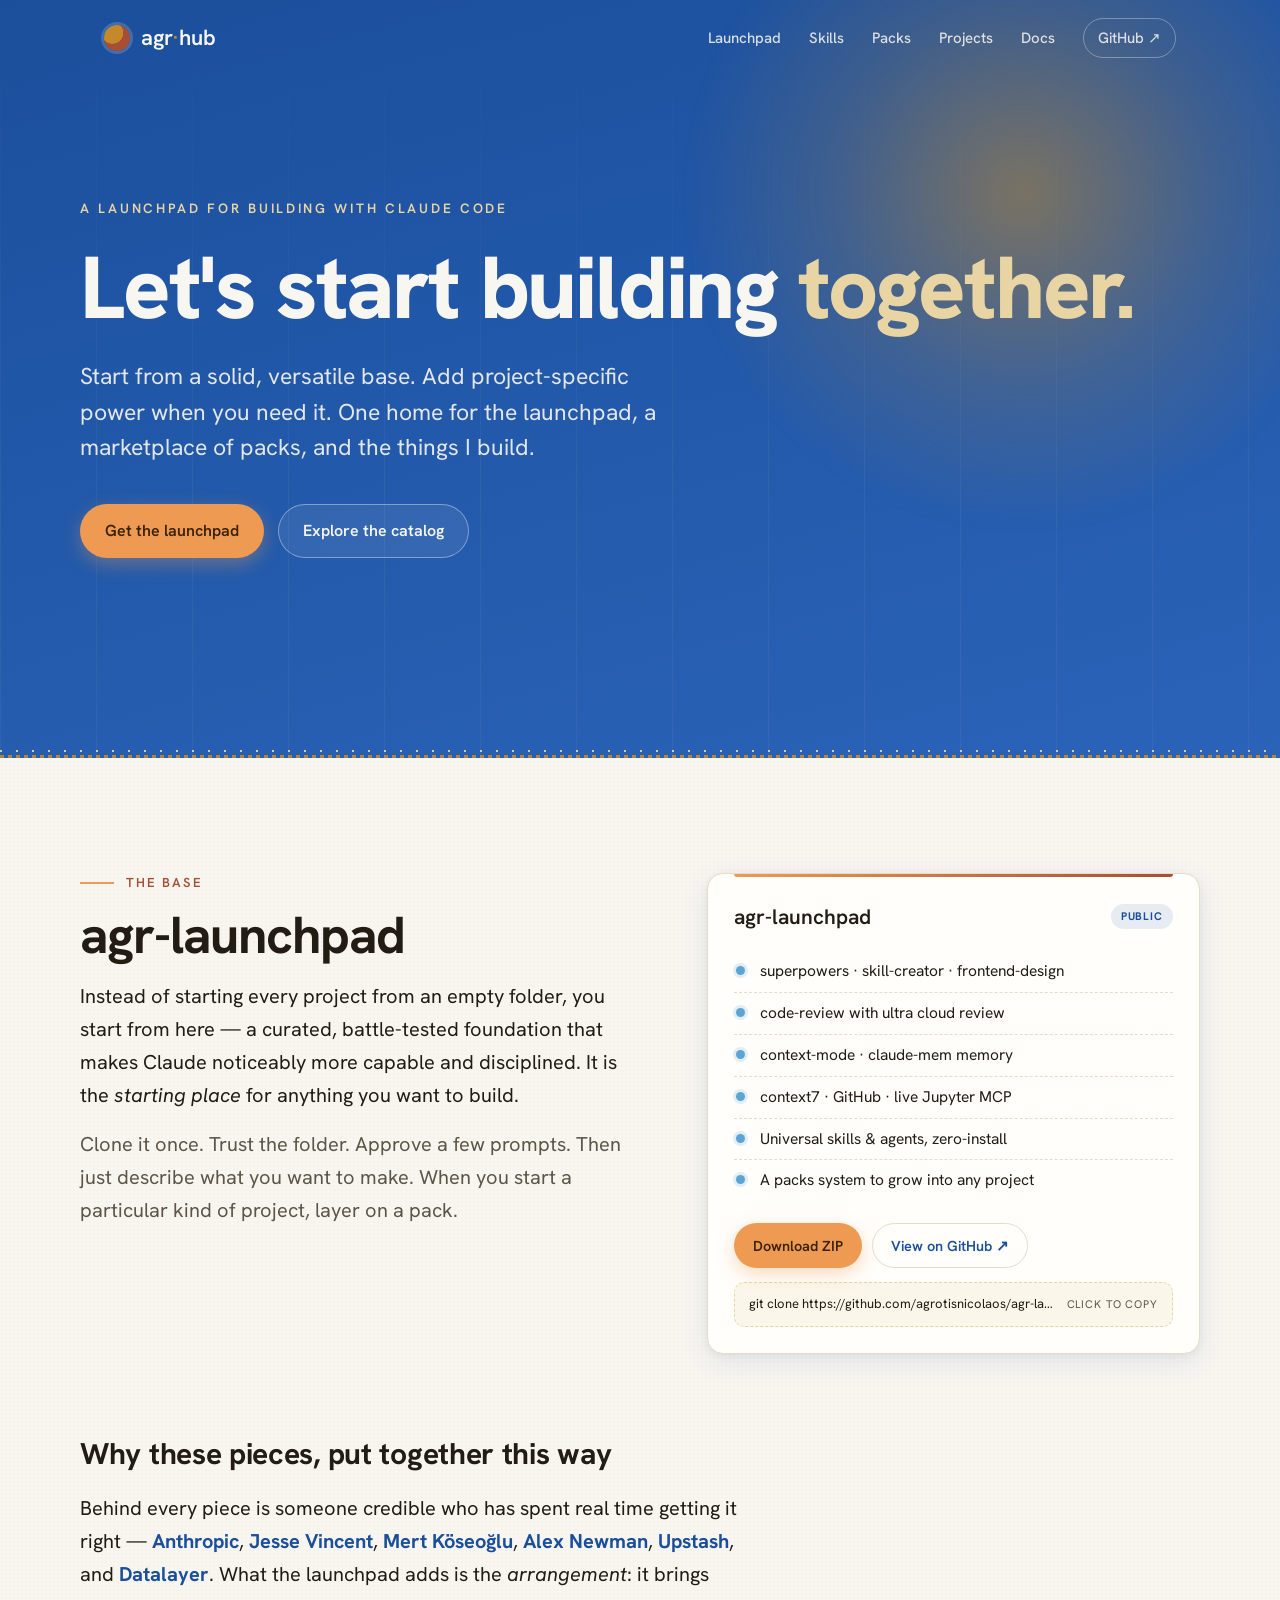
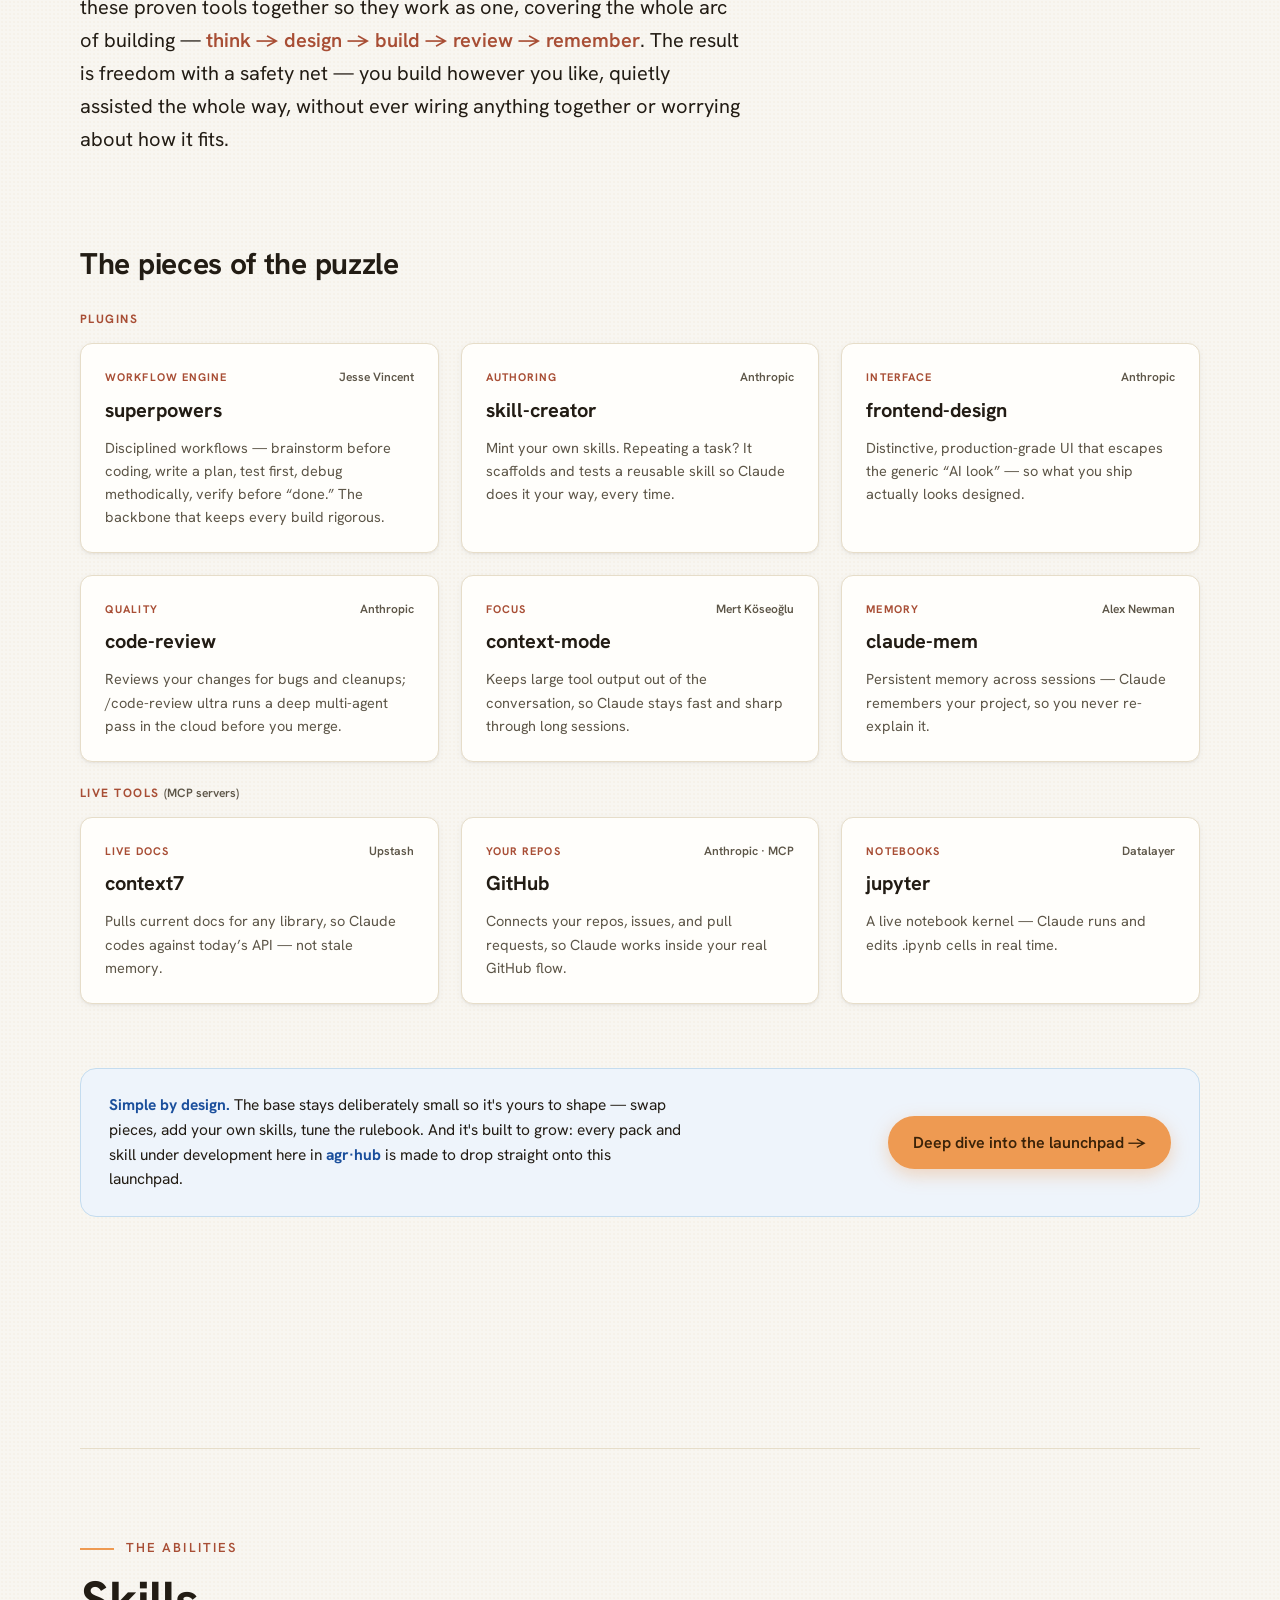
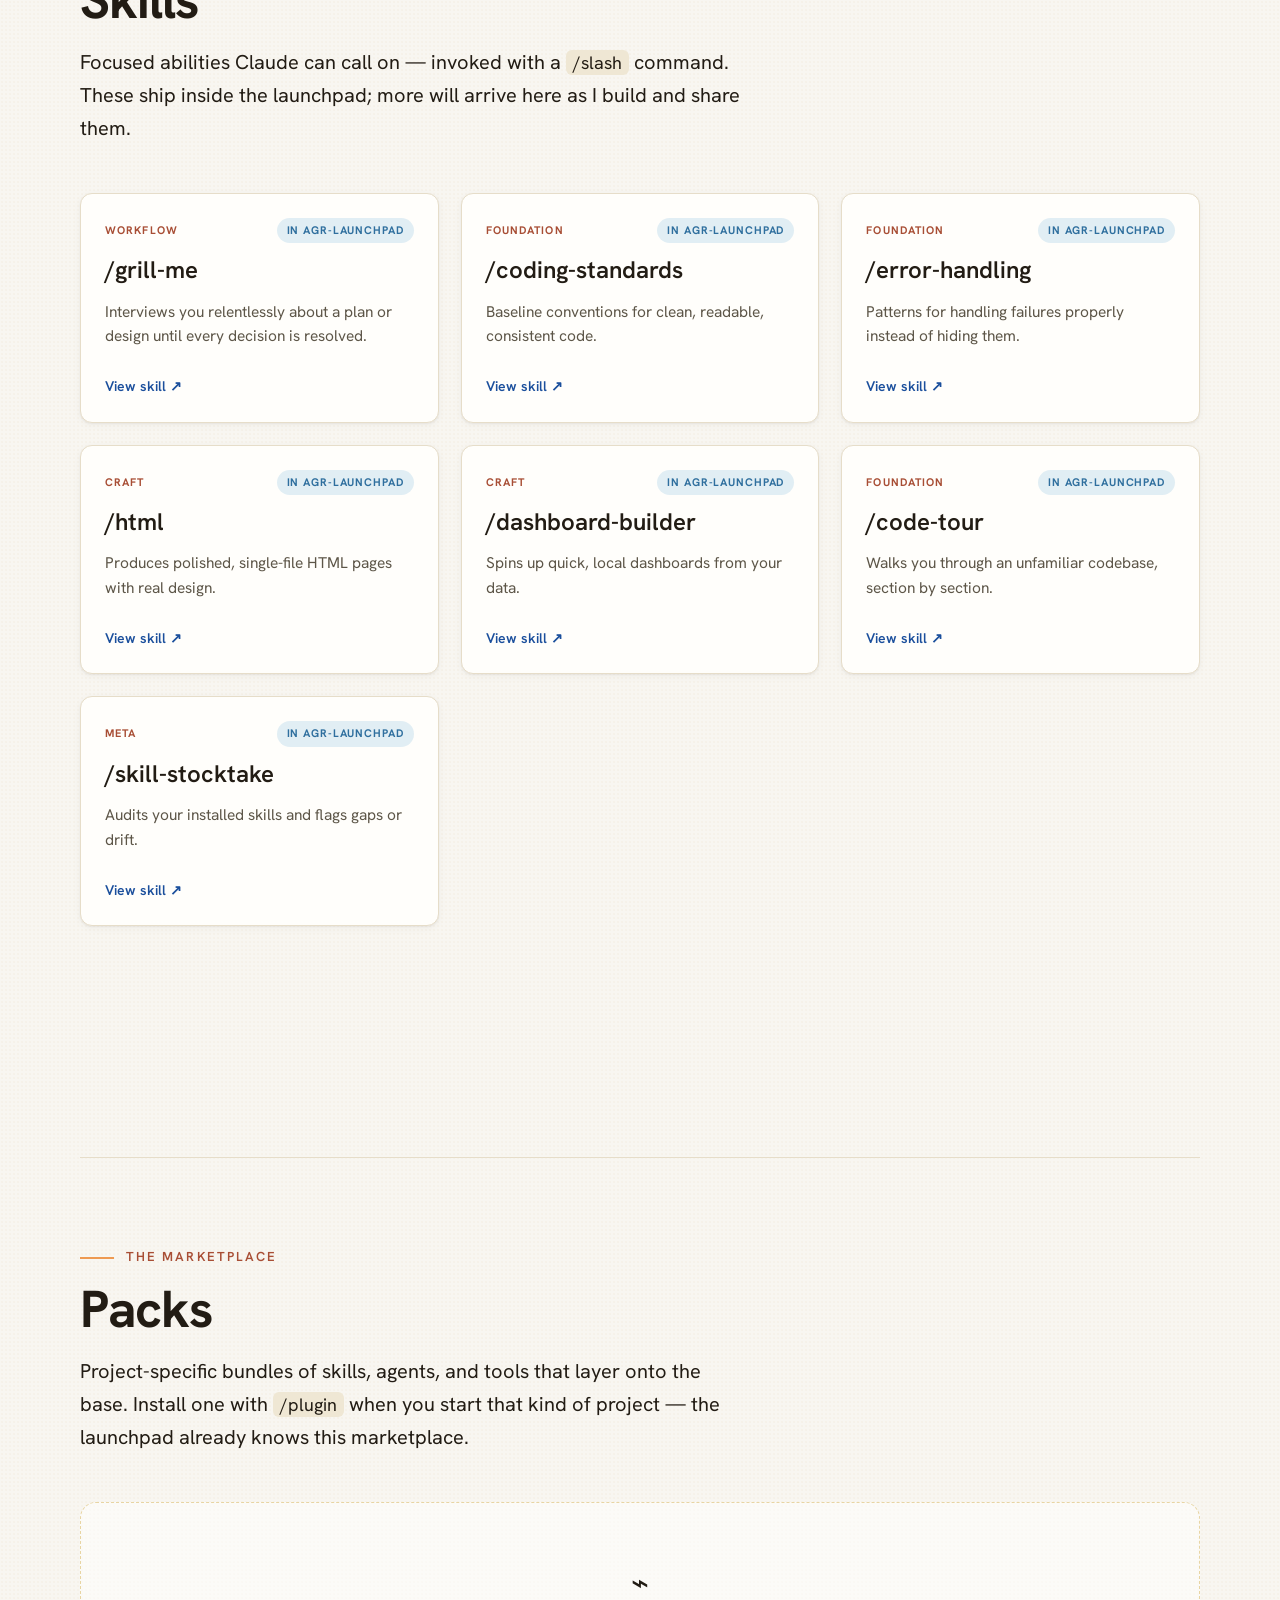
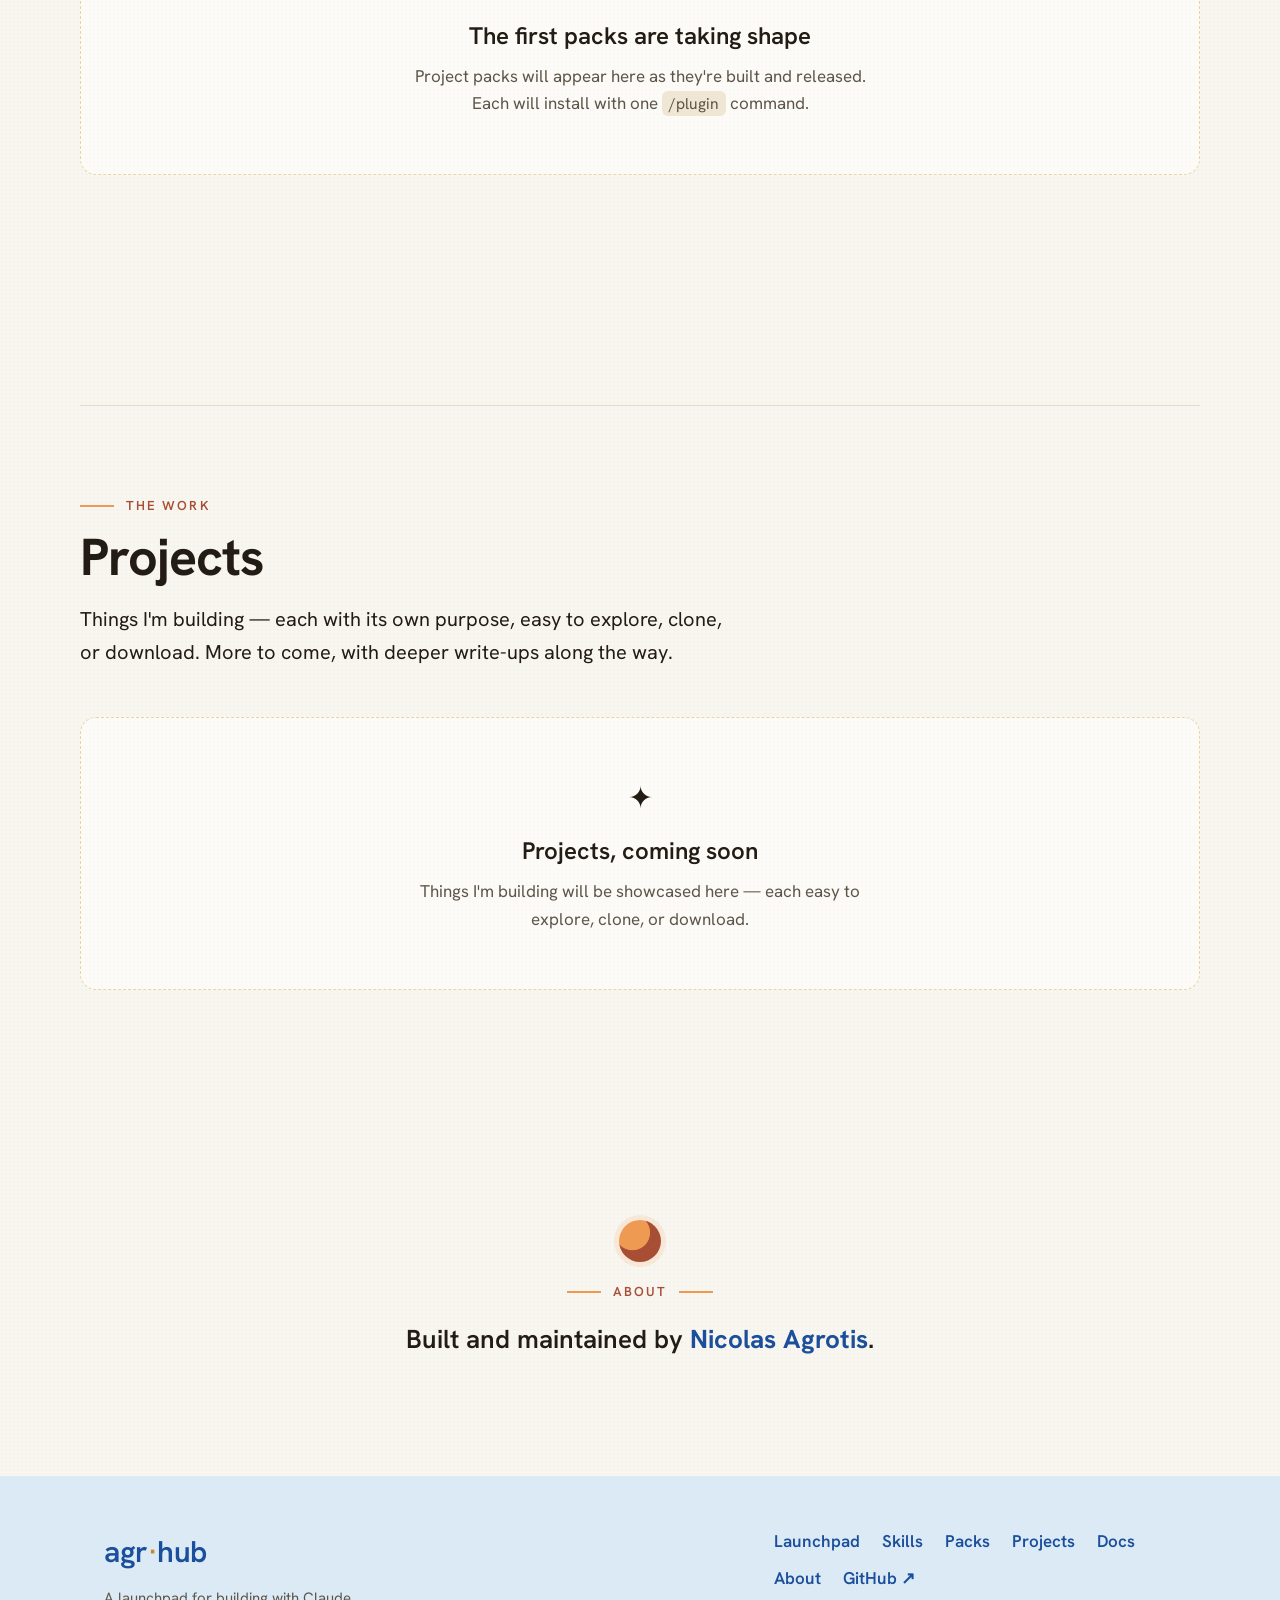
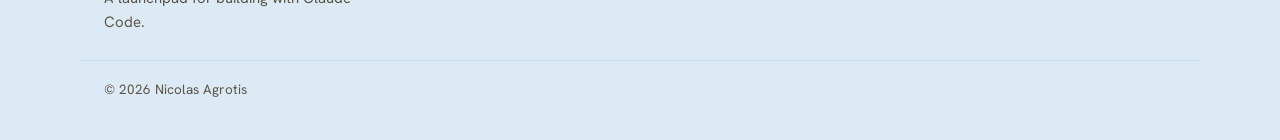
==== index.html @ d6e9c8bd "content: reframe launchpad narrative + docs architecture overview - homepage: reframe 'why these pie" ====
<!DOCTYPE html>
<html lang="en">
<head>
<meta charset="UTF-8" />
<meta name="viewport" content="width=device-width, initial-scale=1.0" />
<title>agr·hub — let's start building together</title>
<meta name="description" content="A launchpad for building with Claude Code — a batteries-included starter kit, a marketplace of project packs, and a showcase of projects." />
<link rel="preconnect" href="https://fonts.googleapis.com" />
<link rel="preconnect" href="https://fonts.gstatic.com" crossorigin />
<link href="https://fonts.googleapis.com/css2?family=Hanken+Grotesk:wght@400;500;600;700;800&display=swap" rel="stylesheet" />
<link rel="stylesheet" href="assets/app.css" />
</head>
<body>

<a class="skip" href="#main">Skip to content</a>

<header class="nav" id="nav">
  <div class="nav__in">
    <a class="brand" href="#top" aria-label="agr-hub home">
      <span class="brand__mark" aria-hidden="true"></span>
      <span class="brand__txt">agr<span class="brand__dot">·</span>hub</span>
    </a>
    <nav class="nav__links" aria-label="Primary">
      <a href="#launchpad">Launchpad</a>
      <a href="#skills">Skills</a>
      <a href="#packs">Packs</a>
      <a href="#projects">Projects</a>
      <a href="docs.html">Docs</a>
      <a class="nav__cta" href="https://github.com/agrotisnicolaos/agr-launchpad" target="_blank" rel="noopener">GitHub ↗</a>
    </nav>
  </div>
</header>

<main id="main">

  <!-- HERO -->
  <section class="hero" id="top">
    <div class="hero__glow" aria-hidden="true"></div>
    <div class="hero__in">
      <p class="eyebrow reveal">A launchpad for building with Claude Code</p>
      <h1 class="hero__title reveal">
        Let's start building <em>together.</em>
      </h1>
      <p class="hero__lede reveal">
        Start from a solid, versatile base. Add project-specific power when you need it.
        One home for the launchpad, a marketplace of packs, and the things I build.
      </p>
      <div class="hero__cta reveal">
        <a class="btn btn--primary" href="#launchpad">Get the launchpad</a>
        <a class="btn btn--ghost" href="#skills">Explore the catalog</a>
      </div>
    </div>
    <div class="meander" aria-hidden="true"></div>
  </section>

  <!-- LAUNCHPAD -->
  <section class="section launchpad" id="launchpad">
    <div class="section__in">
      <div class="split">
        <div class="split__lead">
          <p class="kicker"><span class="kicker__bar"></span>The base</p>
          <h2 class="h2">agr-launchpad</h2>
          <p class="lead">
            Instead of starting every project from an empty folder, you start from here — a curated,
            battle-tested foundation that makes Claude noticeably more capable and disciplined.
            It is the <em>starting place</em> for anything you want to build.
          </p>
          <p class="lead muted">
            Clone it once. Trust the folder. Approve a few prompts. Then just describe what you want
            to make. When you start a particular kind of project, layer on a pack.
          </p>
        </div>
        <aside class="panel" aria-label="agr-launchpad details">
          <div class="panel__head">
            <span class="panel__name">agr-launchpad</span>
            <span class="badge badge--public">public</span>
          </div>
          <ul class="panel__list" id="lp-highlights"></ul>
          <div class="panel__actions">
            <a class="btn btn--primary btn--sm" id="lp-zip" href="#">Download ZIP</a>
            <a class="btn btn--line btn--sm" id="lp-repo" href="#" target="_blank" rel="noopener">View on GitHub ↗</a>
          </div>
          <button class="clone" id="lp-clone" type="button" data-clip="">
            <code id="lp-clone-cmd"></code>
            <span class="clone__hint">click to copy</span>
          </button>
        </aside>
      </div>

      <!-- why these pieces / credit -->
      <div class="lp-why">
        <h3 class="lp-h3">Why these pieces, put together this way</h3>
        <p class="lead">
          Behind every piece is someone credible who has spent real time getting it right —
          <strong>Anthropic</strong>, <strong>Jesse Vincent</strong>, <strong>Mert Köseoğlu</strong>,
          <strong>Alex Newman</strong>, <strong>Upstash</strong>, and <strong>Datalayer</strong>. What
          the launchpad adds is the <em>arrangement</em>: it brings these proven tools together so they
          work as one, covering the whole arc of building —
          <span class="lp-arc">think → design → build → review → remember</span>. The result is
          freedom with a safety net — you build however you like, quietly assisted the whole way,
          without ever wiring anything together or worrying about how it fits.
        </p>
      </div>

      <!-- the pieces -->
      <h3 class="lp-h3 lp-h3--mt">The pieces of the puzzle</h3>
      <p class="lp-group-label">Plugins</p>
      <div class="grid lp-pieces">
        <article class="card piece">
          <div class="piece__top"><span class="card__marker">Workflow engine</span><span class="piece__by">Jesse Vincent</span></div>
          <h4 class="piece__name">superpowers</h4>
          <p class="card__desc">Disciplined workflows — brainstorm before coding, write a plan, test first, debug methodically, verify before “done.” The backbone that keeps every build rigorous.</p>
        </article>
        <article class="card piece">
          <div class="piece__top"><span class="card__marker">Authoring</span><span class="piece__by">Anthropic</span></div>
          <h4 class="piece__name">skill-creator</h4>
          <p class="card__desc">Mint your own skills. Repeating a task? It scaffolds and tests a reusable skill so Claude does it your way, every time.</p>
        </article>
        <article class="card piece">
          <div class="piece__top"><span class="card__marker">Interface</span><span class="piece__by">Anthropic</span></div>
          <h4 class="piece__name">frontend-design</h4>
          <p class="card__desc">Distinctive, production-grade UI that escapes the generic “AI look” — so what you ship actually looks designed.</p>
        </article>
        <article class="card piece">
          <div class="piece__top"><span class="card__marker">Quality</span><span class="piece__by">Anthropic</span></div>
          <h4 class="piece__name">code-review</h4>
          <p class="card__desc">Reviews your changes for bugs and cleanups; <code>/code-review ultra</code> runs a deep multi-agent pass in the cloud before you merge.</p>
        </article>
        <article class="card piece">
          <div class="piece__top"><span class="card__marker">Focus</span><span class="piece__by">Mert Köseoğlu</span></div>
          <h4 class="piece__name">context-mode</h4>
          <p class="card__desc">Keeps large tool output out of the conversation, so Claude stays fast and sharp through long sessions.</p>
        </article>
        <article class="card piece">
          <div class="piece__top"><span class="card__marker">Memory</span><span class="piece__by">Alex Newman</span></div>
          <h4 class="piece__name">claude-mem</h4>
          <p class="card__desc">Persistent memory across sessions — Claude remembers your project, so you never re-explain it.</p>
        </article>
      </div>

      <p class="lp-group-label">Live tools <span class="lp-group-label__sub">(MCP servers)</span></p>
      <div class="grid lp-pieces">
        <article class="card piece">
          <div class="piece__top"><span class="card__marker">Live docs</span><span class="piece__by">Upstash</span></div>
          <h4 class="piece__name">context7</h4>
          <p class="card__desc">Pulls current docs for any library, so Claude codes against today’s API — not stale memory.</p>
        </article>
        <article class="card piece">
          <div class="piece__top"><span class="card__marker">Your repos</span><span class="piece__by">Anthropic · MCP</span></div>
          <h4 class="piece__name">GitHub</h4>
          <p class="card__desc">Connects your repos, issues, and pull requests, so Claude works inside your real GitHub flow.</p>
        </article>
        <article class="card piece">
          <div class="piece__top"><span class="card__marker">Notebooks</span><span class="piece__by">Datalayer</span></div>
          <h4 class="piece__name">jupyter</h4>
          <p class="card__desc">A live notebook kernel — Claude runs and edits <code>.ipynb</code> cells in real time.</p>
        </article>
      </div>

      <!-- note + deep dive -->
      <div class="lp-note">
        <p>
          <strong>Simple by design.</strong> The base stays deliberately small so it's yours to shape —
          swap pieces, add your own skills, tune the rulebook. And it's built to grow: every pack and
          skill under development here in <strong>agr·hub</strong> is made to drop straight onto this
          launchpad.
        </p>
        <a class="btn btn--primary lp-deepdive" href="docs.html#launchpad">Deep dive into the launchpad →</a>
      </div>
    </div>
  </section>

  <!-- SKILLS -->
  <section class="section" id="skills">
    <div class="section__in">
      <header class="section__head">
        <p class="kicker"><span class="kicker__bar"></span>The abilities</p>
        <h2 class="h2">Skills</h2>
        <p class="lead">
          Focused abilities Claude can call on — invoked with a <code>/slash</code> command. These ship
          inside the launchpad; more will arrive here as I build and share them.
        </p>
      </header>
      <div class="grid" id="skills-grid"><!-- rendered from data/catalog.js --></div>
    </div>
  </section>

  <!-- PACKS -->
  <section class="section packs" id="packs">
    <div class="section__in">
      <header class="section__head">
        <p class="kicker"><span class="kicker__bar"></span>The marketplace</p>
        <h2 class="h2">Packs</h2>
        <p class="lead">
          Project-specific bundles of skills, agents, and tools that layer onto the base. Install one
          with <code>/plugin</code> when you start that kind of project — the launchpad already knows
          this marketplace.
        </p>
      </header>
      <div class="grid" id="packs-grid"><!-- rendered from data/catalog.js --></div>
    </div>
  </section>

  <!-- PROJECTS -->
  <section class="section projects" id="projects">
    <div class="section__in">
      <header class="section__head">
        <p class="kicker"><span class="kicker__bar"></span>The work</p>
        <h2 class="h2">Projects</h2>
        <p class="lead">
          Things I'm building — each with its own purpose, easy to explore, clone, or download.
          More to come, with deeper write-ups along the way.
        </p>
      </header>
      <div class="grid" id="projects-grid"><!-- rendered from data/catalog.js --></div>
    </div>
  </section>

  <!-- ABOUT -->
  <section class="section about" id="about">
    <div class="section__in about__in">
      <span class="about__mark" aria-hidden="true"></span>
      <p class="kicker kicker--center"><span class="kicker__bar"></span>About<span class="kicker__bar"></span></p>
      <p class="about__line">Built and maintained by <strong>Nicolas Agrotis</strong>.</p>
    </div>
  </section>

</main>

<footer class="foot">
  <div class="foot__in">
    <div class="foot__brand">
      <span class="brand__txt brand__txt--lg">agr<span class="brand__dot">·</span>hub</span>
      <p>A launchpad for building with Claude Code.</p>
    </div>
    <nav class="foot__links" aria-label="Footer">
      <a href="#launchpad">Launchpad</a>
      <a href="#skills">Skills</a>
      <a href="#packs">Packs</a>
      <a href="#projects">Projects</a>
      <a href="docs.html">Docs</a>
      <a href="#about">About</a>
      <a href="https://github.com/agrotisnicolaos" target="_blank" rel="noopener">GitHub ↗</a>
    </nav>
  </div>
  <p class="foot__copy">© <span id="year"></span> Nicolas Agrotis</p>
</footer>

<script src="data/catalog.js"></script>
<script src="assets/app.js"></script>
</body>
</html>
---- assets/app.css ----
/* ============================================================
   agr·hub — Aegean / Cycladic editorial
   Palette: Aegean #1B4F9C · Sky #2a63b8 · Sea #5BA4D4 · Whitewash #F8F6F1
            Limestone #E8D5A3 · Orange #EE9A52 (CTA) · Terracotta #A84E35
            Footer light-blue #dceaf6
   ============================================================ */
:root {
  --aegean:    #1B4F9C;
  --aegean-dk: #143b76;
  --sea:       #5BA4D4;
  --sky:       #2a63b8;        /* lighter blue for the hero base */
  --whitewash: #F8F6F1;
  --limestone: #E8D5A3;
  --ochre:     #C4892A;
  --ochre-dk:  #a8721f;
  --orange:    #EE9A52;        /* friendly, light CTA orange */
  --orange-dk: #e2873a;
  --terracotta:#A84E35;
  --footer-bg: #dceaf6;        /* light blue footer */
  --footer-ln: #c4dcef;

  --ink:   #221c14;       /* warm near-black text */
  --ink-2: #5d5648;       /* muted warm grey */
  --line:  #e6ddc9;       /* limestone-tinted hairline */
  --surface: #fffefb;     /* card surface, warmer than whitewash */

  /* one clean, highly legible family for everything (display + body) */
  --serif: "Hanken Grotesk", -apple-system, BlinkMacSystemFont, "Segoe UI", sans-serif;
  --sans:  "Hanken Grotesk", -apple-system, BlinkMacSystemFont, "Segoe UI", sans-serif;

  --shadow-sm: 0 1px 2px rgba(34,28,20,.05), 0 2px 8px rgba(34,28,20,.04);
  --shadow-md: 0 8px 28px rgba(27,79,156,.10), 0 2px 8px rgba(34,28,20,.05);
  --maxw: 1120px;
  --r: 12px;
}

* { box-sizing: border-box; }
html { scroll-behavior: smooth; -webkit-text-size-adjust: 100%; }
body {
  margin: 0;
  background: var(--whitewash);
  color: var(--ink);
  font-family: var(--sans);
  font-size: 17px;
  line-height: 1.6;
  -webkit-font-smoothing: antialiased;
  /* faint paper grain */
  background-image:
    radial-gradient(rgba(196,137,42,.035) 1px, transparent 1px);
  background-size: 4px 4px;
}
a { color: var(--aegean); text-decoration: none; }
a:hover { color: var(--terracotta); }
em { font-style: italic; }
code {
  font-family: "Hanken Grotesk", ui-monospace, monospace;
  font-feature-settings: "tnum";
}

.skip {
  position: absolute; left: -999px; top: 0; background: var(--ink); color: #fff;
  padding: 10px 16px; border-radius: 0 0 8px 0; z-index: 100;
}
.skip:focus { left: 0; }

/* ---------- shared layout ---------- */
.section { padding: clamp(64px, 9vw, 128px) 24px; }
.section__in { max-width: var(--maxw); margin: 0 auto; }
.section__head { max-width: 680px; margin-bottom: 48px; }

.kicker {
  font-size: 13px; letter-spacing: .16em; text-transform: uppercase;
  color: var(--terracotta); font-weight: 600; display: flex; align-items: center; gap: 12px;
  margin: 0 0 14px;
}
.kicker__bar { width: 34px; height: 2px; background: var(--orange); display: inline-block; }
.kicker--center { justify-content: center; }

.h2 {
  font-family: var(--serif); font-weight: 700;
  font-size: clamp(32px, 4.6vw, 52px); line-height: 1.05; letter-spacing: -.02em;
  margin: 0 0 18px; color: var(--ink);
}
.lead { font-size: clamp(17px, 2vw, 20px); line-height: 1.65; margin: 0 0 16px; max-width: 60ch; }
.lead.muted { color: var(--ink-2); }
.lead code { background: #efe7d4; padding: 1px 7px; border-radius: 6px; font-size: .9em; }

/* ---------- nav ---------- */
.nav {
  position: fixed; inset: 0 0 auto 0; z-index: 50;
  transition: background .35s ease, box-shadow .35s ease, border-color .35s ease;
  border-bottom: 1px solid transparent;
}
.nav__in {
  max-width: var(--maxw); margin: 0 auto; padding: 18px 24px;
  display: flex; align-items: center; justify-content: space-between;
}
.brand { display: inline-flex; align-items: center; gap: 11px; color: var(--whitewash); }
.brand__mark {
  width: 26px; height: 26px; border-radius: 50%;
  background: radial-gradient(circle at 32% 30%, var(--ochre) 0 42%, var(--terracotta) 44% 100%);
  box-shadow: 0 0 0 3px rgba(248,246,241,.18);
}
.brand__txt { font-family: var(--serif); font-weight: 600; font-size: 22px; letter-spacing: -.01em; }
.brand__txt--lg { font-size: 30px; color: var(--aegean); }
.brand__dot { color: var(--ochre); }
.nav__links { display: flex; align-items: center; gap: 28px; }
.nav__links a { color: rgba(248,246,241,.86); font-weight: 500; font-size: 15px; }
.nav__links a:hover { color: #fff; }
.nav__cta {
  border: 1px solid rgba(248,246,241,.34); padding: 7px 14px; border-radius: 999px;
}
.nav__cta:hover { background: rgba(248,246,241,.12); }

/* scrolled state: whitewash bar, aegean ink */
.nav.scrolled { background: rgba(248,246,241,.92); backdrop-filter: blur(10px); border-bottom-color: var(--line); box-shadow: var(--shadow-sm); }
.nav.scrolled .brand { color: var(--aegean); }
.nav.scrolled .brand__txt--lg { color: var(--aegean); }
.nav.scrolled .nav__links a { color: var(--ink-2); }
.nav.scrolled .nav__links a:hover { color: var(--terracotta); }
.nav.scrolled .nav__cta { border-color: var(--line); color: var(--aegean); }
.nav.scrolled .nav__cta:hover { background: #efe7d4; }
.nav.scrolled .brand__mark { box-shadow: 0 0 0 3px rgba(27,79,156,.10); }

/* ---------- hero ---------- */
.hero {
  position: relative; overflow: hidden;
  background:
    linear-gradient(165deg, var(--aegean) 0%, var(--sky) 100%);
  color: var(--whitewash);
  padding: clamp(150px, 22vh, 260px) 24px clamp(120px, 16vw, 200px);
}
.hero__glow {
  position: absolute; top: -22%; right: -8%; width: 60vw; height: 60vw; max-width: 720px; max-height: 720px;
  background: radial-gradient(circle, rgba(196,137,42,.55) 0%, rgba(196,137,42,.18) 38%, transparent 66%);
  filter: blur(8px); pointer-events: none;
}
.hero::before { /* faint columns / horizon line */
  content: ""; position: absolute; inset: 0;
  background-image: linear-gradient(90deg, rgba(248,246,241,.05) 1px, transparent 1px);
  background-size: 96px 100%; mask-image: linear-gradient(transparent, #000 60%);
  pointer-events: none;
}
.hero__in { position: relative; max-width: var(--maxw); margin: 0 auto; }
.eyebrow {
  font-size: 13.5px; letter-spacing: .2em; text-transform: uppercase;
  color: var(--limestone); font-weight: 600; margin: 0 0 22px;
}
.hero__title {
  font-family: var(--serif); font-weight: 800;
  font-size: clamp(42px, 7vw, 88px); line-height: 1.04; letter-spacing: -.025em;
  margin: 0 0 26px;
}
.hero__title em { color: var(--limestone); font-weight: 800; font-style: normal; }
.hero__lede {
  font-size: clamp(18px, 2.2vw, 23px); line-height: 1.55; max-width: 46ch;
  color: rgba(248,246,241,.9); margin: 0 0 38px;
}
.hero__cta { display: flex; flex-wrap: wrap; gap: 14px; }

.meander {
  position: absolute; left: 0; right: 0; bottom: 0; height: 18px;
  background:
    repeating-linear-gradient(90deg, var(--ochre) 0 4px, transparent 4px 8px) bottom/100% 3px no-repeat,
    repeating-linear-gradient(90deg, var(--limestone) 0 2px, transparent 2px 16px) bottom 6px left 0/100% 2px no-repeat;
  opacity: .9;
}

/* ---------- buttons ---------- */
.btn {
  display: inline-flex; align-items: center; gap: 8px; cursor: pointer;
  font-family: var(--sans); font-weight: 600; font-size: 16px;
  padding: 13px 24px; border-radius: 999px; border: 1.5px solid transparent;
  transition: transform .15s ease, box-shadow .2s ease, background .2s ease, color .2s ease;
  white-space: nowrap;
}
.btn--sm { padding: 10px 18px; font-size: 14.5px; }
.btn--primary { background: var(--orange); color: #3a2208; box-shadow: 0 6px 18px rgba(238,154,82,.36); }
.btn--primary:hover { background: var(--orange-dk); color: #3a2208; transform: translateY(-2px); }
.btn--ghost { background: rgba(248,246,241,.08); color: var(--whitewash); border-color: rgba(248,246,241,.4); }
.btn--ghost:hover { background: rgba(248,246,241,.16); color: #fff; transform: translateY(-2px); }
.btn--line { background: transparent; color: var(--aegean); border-color: var(--line); }
.btn--line:hover { border-color: var(--aegean); color: var(--aegean); background: #fff; transform: translateY(-2px); }

/* ---------- launchpad split ---------- */
.split { display: grid; grid-template-columns: 1.1fr .9fr; gap: clamp(32px, 5vw, 72px); align-items: start; }
.split__lead .lead:first-of-type { margin-top: 4px; }

.panel {
  background: var(--surface); border: 1px solid var(--line); border-radius: 16px;
  padding: 26px; box-shadow: var(--shadow-md); position: relative;
}
.panel::before { /* warm top seam */
  content: ""; position: absolute; left: 26px; right: 26px; top: 0; height: 3px;
  background: linear-gradient(90deg, var(--orange), var(--terracotta)); border-radius: 0 0 3px 3px;
}
.panel__head { display: flex; align-items: center; justify-content: space-between; margin-bottom: 18px; }
.panel__name { font-family: var(--serif); font-weight: 600; font-size: 21px; }
.panel__list { list-style: none; margin: 0 0 22px; padding: 0; }
.panel__list li {
  position: relative; padding: 8px 0 8px 26px; font-size: 15.5px; color: var(--ink);
  border-bottom: 1px dashed var(--line);
}
.panel__list li:last-child { border-bottom: none; }
.panel__list li::before {
  content: ""; position: absolute; left: 2px; top: 15px; width: 9px; height: 9px;
  background: var(--sea); border-radius: 50%; box-shadow: 0 0 0 3px rgba(91,164,212,.18);
}
.panel__actions { display: flex; flex-wrap: wrap; gap: 10px; margin-bottom: 14px; }

.clone {
  width: 100%; text-align: left; cursor: pointer; font: inherit;
  background: #fbf6ea; border: 1px dashed var(--limestone); border-radius: 10px;
  padding: 11px 14px; display: flex; align-items: center; justify-content: space-between; gap: 10px;
  transition: background .2s ease, border-color .2s ease;
}
.clone:hover { background: #f6eedb; border-color: var(--orange); }
.clone code { font-size: 13px; color: var(--ink); overflow: hidden; text-overflow: ellipsis; white-space: nowrap; }
.clone__hint { font-size: 11px; letter-spacing: .08em; text-transform: uppercase; color: var(--ink-2); flex-shrink: 0; }
.clone.copied .clone__hint { color: var(--aegean); }
.clone.copied .clone__hint::before { content: "✓ "; }

/* ---------- docs page header ---------- */
.dochead {
  position: relative; overflow: hidden; color: var(--whitewash);
  background: linear-gradient(165deg, var(--aegean) 0%, var(--sky) 100%);
  padding: clamp(128px, 18vh, 184px) 24px clamp(60px, 9vw, 96px);
}
.dochead__in { position: relative; max-width: var(--maxw); margin: 0 auto; }
.dochead h1 {
  font-family: var(--serif); font-weight: 800; letter-spacing: -.025em; line-height: 1.02;
  font-size: clamp(40px, 6vw, 68px); margin: 0 0 14px;
}
.dochead .lede { color: rgba(248,246,241,.9); font-size: clamp(17px, 2vw, 21px); max-width: 54ch; margin: 0; }
.dochead .eyebrow { color: var(--limestone); }
.doc-links { margin-top: 22px; }
.doc-soon { opacity: .92; }

/* ---------- launchpad: why + pieces + note ---------- */
.lp-why { margin-top: clamp(44px, 6vw, 76px); max-width: 900px; }
.lp-h3 {
  font-family: var(--serif); font-weight: 700; letter-spacing: -.01em; color: var(--ink);
  font-size: clamp(22px, 3vw, 30px); margin: 0 0 14px;
}
.lp-h3--mt { margin-top: clamp(48px, 7vw, 84px); }
.lp-why .lead strong { color: var(--aegean); font-weight: 700; }
.lp-arc { color: var(--terracotta); font-weight: 600; }

.lp-group-label {
  font-size: 12px; letter-spacing: .12em; text-transform: uppercase; color: var(--terracotta);
  font-weight: 700; margin: 22px 0 14px;
}
.lp-group-label__sub { color: var(--ink-2); font-weight: 600; text-transform: none; letter-spacing: 0; }
.lp-pieces { margin-bottom: 6px; }

.piece__top { display: flex; align-items: center; justify-content: space-between; gap: 10px; margin-bottom: 4px; }
.piece__by { font-size: 12px; color: var(--ink-2); font-weight: 600; white-space: nowrap; }
.piece__name { font-family: var(--serif); font-weight: 700; font-size: 20px; margin: 2px 0 10px; color: var(--ink); }
.piece .card__desc { font-size: 14.5px; margin-bottom: 0; }
.piece:hover { transform: translateY(-2px); }

.lp-note {
  margin-top: clamp(40px, 5vw, 64px);
  background: #eef4fb; border: 1px solid var(--footer-ln); border-radius: 16px;
  padding: 24px 28px; display: flex; flex-wrap: wrap; align-items: center;
  justify-content: space-between; gap: 18px 24px;
}
.lp-note p { margin: 0; max-width: 64ch; color: var(--ink); font-size: 15.5px; line-height: 1.6; }
.lp-note strong { color: var(--aegean); }
.lp-deepdive { flex-shrink: 0; }

/* ---------- badges ---------- */
.badge {
  font-size: 11px; font-weight: 700; letter-spacing: .08em; text-transform: uppercase;
  padding: 4px 10px; border-radius: 999px;
}
.badge--public { background: rgba(27,79,156,.1); color: var(--aegean); }
.badge--private { background: rgba(93,86,72,.1); color: var(--ink-2); }
.badge--ships { background: rgba(91,164,212,.18); color: #2f6f9e; }

/* ---------- section rhythm (all sections carry equal weight) ----------
   A constrained hairline between sections, drawn at the top of each
   section's inner column so the four sections read as equals. */
.launchpad .section__in,
#skills .section__in,
.packs .section__in,
.projects .section__in { border-top: 1px solid var(--line); padding-top: clamp(56px, 7vw, 96px); }
.launchpad .section__in { border-top: none; padding-top: 0; }

/* ---------- grids / cards ---------- */
.grid { display: grid; gap: 22px; grid-template-columns: repeat(auto-fill, minmax(290px, 1fr)); }

.card {
  background: var(--surface); border: 1px solid var(--line); border-radius: var(--r);
  padding: 24px; box-shadow: var(--shadow-sm); display: flex; flex-direction: column;
  transition: transform .18s ease, box-shadow .25s ease, border-color .25s ease;
}
.card:hover { transform: translateY(-3px); box-shadow: var(--shadow-md); border-color: var(--limestone); }
.card--link { color: inherit; text-decoration: none; cursor: pointer; }
.card--link:hover { border-color: var(--sea); }
.card__link { margin-top: auto; padding-top: 6px; color: var(--aegean); font-weight: 600; font-size: 14px; }
.card--link:hover .card__link { color: var(--terracotta); }
.card--link:hover .card__name { color: var(--aegean); }
.card__top { display: flex; align-items: center; justify-content: space-between; gap: 10px; margin-bottom: 6px; }
.card__marker {
  font-size: 11px; font-weight: 700; letter-spacing: .1em; text-transform: uppercase;
  color: var(--terracotta);
}
.card__name { font-family: var(--serif); font-weight: 600; font-size: 24px; margin: 2px 0 10px; }
.card__desc { color: var(--ink-2); font-size: 15.5px; margin: 0 0 20px; flex: 1; }
.card__actions { display: flex; flex-wrap: wrap; gap: 8px; align-items: center; }
.card__install {
  width: 100%; margin-top: 10px;
}

/* empty state */
.empty {
  grid-column: 1 / -1; text-align: center; padding: 56px 24px;
  border: 1.5px dashed var(--limestone); border-radius: 16px; background: rgba(255,255,255,.5);
}
.empty__mark { font-size: 30px; margin-bottom: 10px; }
.empty h3 { font-family: var(--serif); font-weight: 600; font-size: 24px; margin: 0 0 8px; }
.empty p { color: var(--ink-2); margin: 0 auto; max-width: 46ch; }
.empty code { background: #efe7d4; padding: 2px 7px; border-radius: 6px; font-size: .92em; }

/* ---------- about ---------- */
.about__in { text-align: center; max-width: 620px; }
.about__mark {
  width: 42px; height: 42px; border-radius: 50%; margin: 0 auto 20px; display: block;
  background: radial-gradient(circle at 32% 30%, var(--orange) 0 42%, var(--terracotta) 44% 100%);
  box-shadow: 0 0 0 5px rgba(238,154,82,.15);
}
.about .kicker { margin-bottom: 16px; }
.about__line { font-size: clamp(19px, 2.6vw, 26px); font-weight: 600; color: var(--ink); margin: 6px 0 0; }
.about__line strong { color: var(--aegean); font-weight: 700; }

/* ---------- footer ---------- */
.foot { background: var(--footer-bg); color: var(--ink-2); }
.foot__in {
  max-width: var(--maxw); margin: 0 auto; padding: 52px 24px 26px;
  display: grid; grid-template-columns: 1.6fr 1fr; gap: 28px; align-items: start;
}
.foot__brand p { margin: 10px 0 0; max-width: 34ch; font-size: 15px; color: var(--ink-2); }
.foot__links { display: flex; flex-wrap: wrap; gap: 10px 22px; align-content: start; }
.foot__links a { color: var(--aegean); font-weight: 600; }
.foot__links a:hover { color: var(--terracotta); }
.foot__copy {
  max-width: var(--maxw); margin: 0 auto; padding: 18px 24px 40px;
  border-top: 1px solid var(--footer-ln); font-size: 13.5px; color: var(--ink-2);
}

/* ---------- reveal animation ---------- */
.reveal { opacity: 0; transform: translateY(16px); animation: rise .8s cubic-bezier(.2,.7,.2,1) forwards; }
.reveal:nth-child(1) { animation-delay: .05s; }
.reveal:nth-child(2) { animation-delay: .16s; }
.reveal:nth-child(3) { animation-delay: .28s; }
.reveal:nth-child(4) { animation-delay: .4s; }
@keyframes rise { to { opacity: 1; transform: none; } }
@media (prefers-reduced-motion: reduce) {
  .reveal { animation: none; opacity: 1; transform: none; }
  html { scroll-behavior: auto; }
}

/* ---------- responsive ---------- */
@media (max-width: 860px) {
  .split { grid-template-columns: 1fr; }
  .foot__in { grid-template-columns: 1fr; gap: 22px; }
}
@media (max-width: 600px) {
  body { font-size: 16px; }
  .nav__links { gap: 16px; }
  .nav__links a:not(.nav__cta) { display: none; }
  .hero { padding-top: 130px; }
}
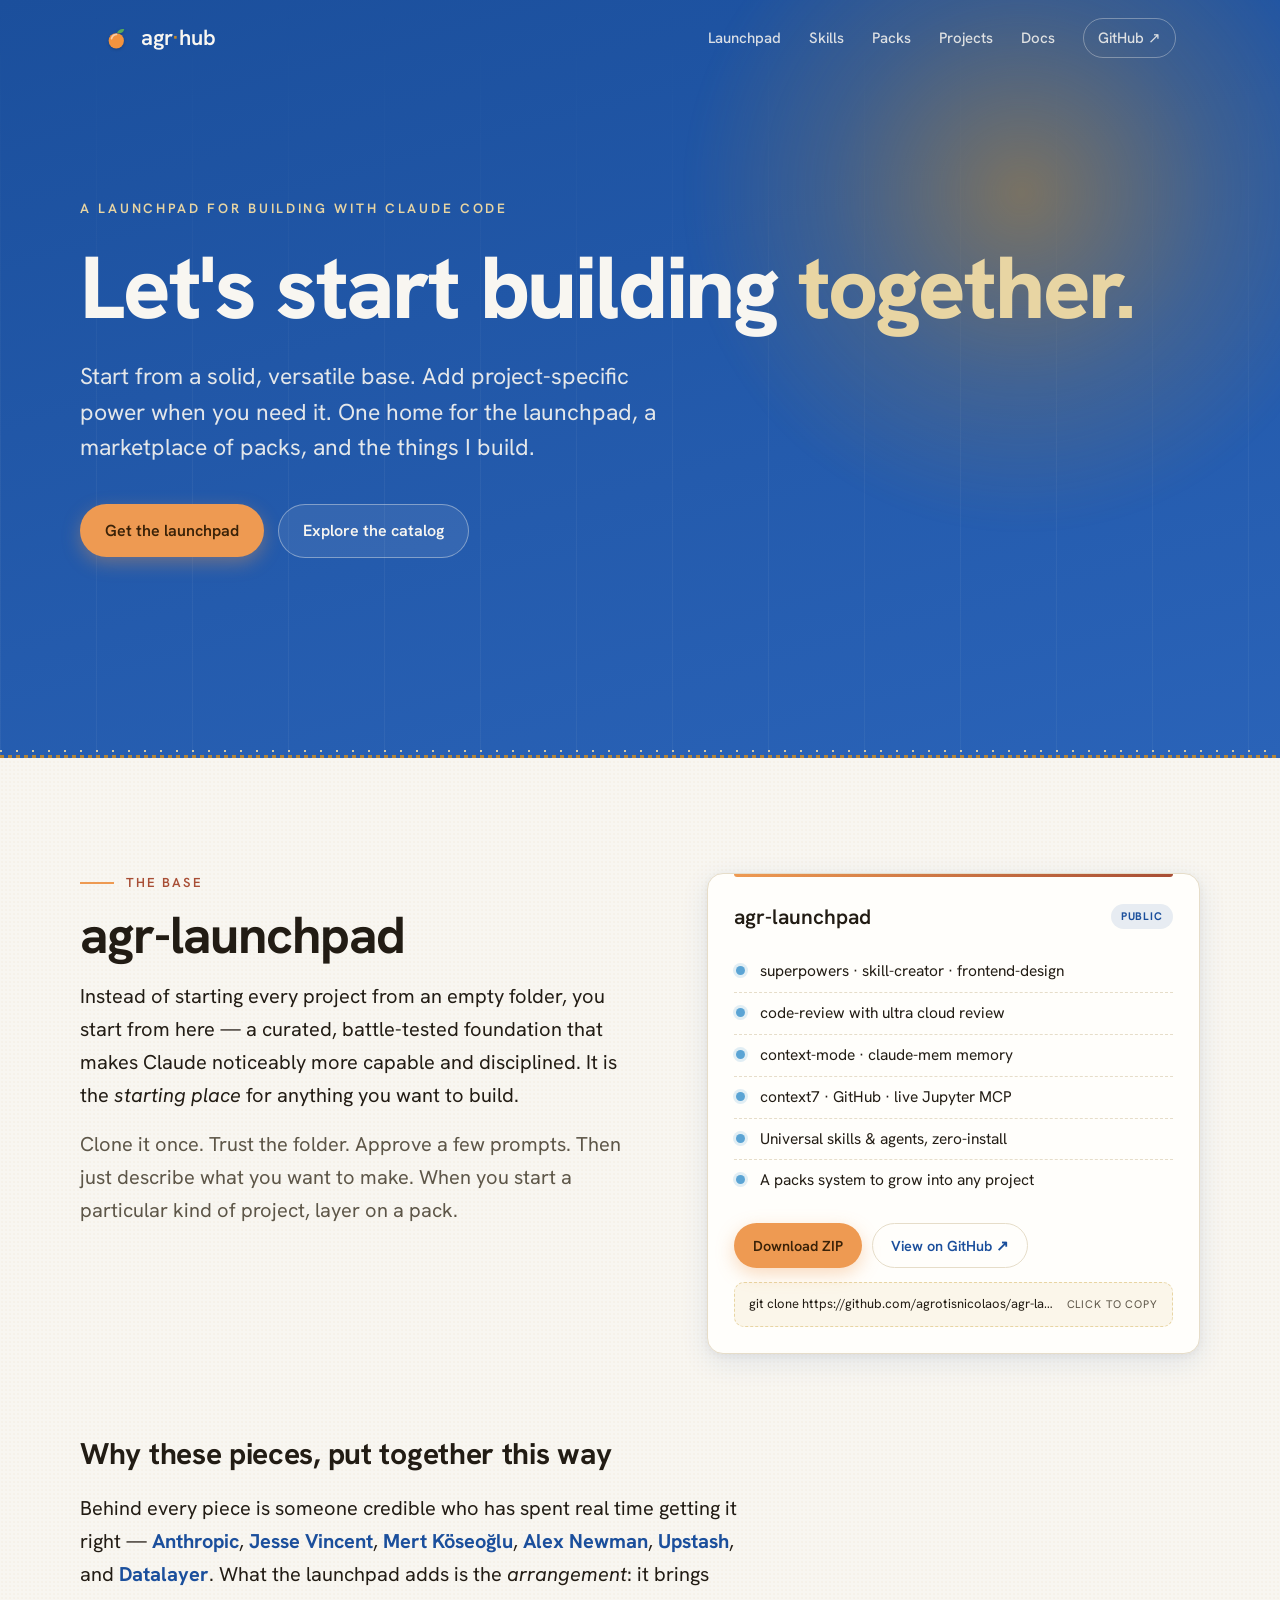
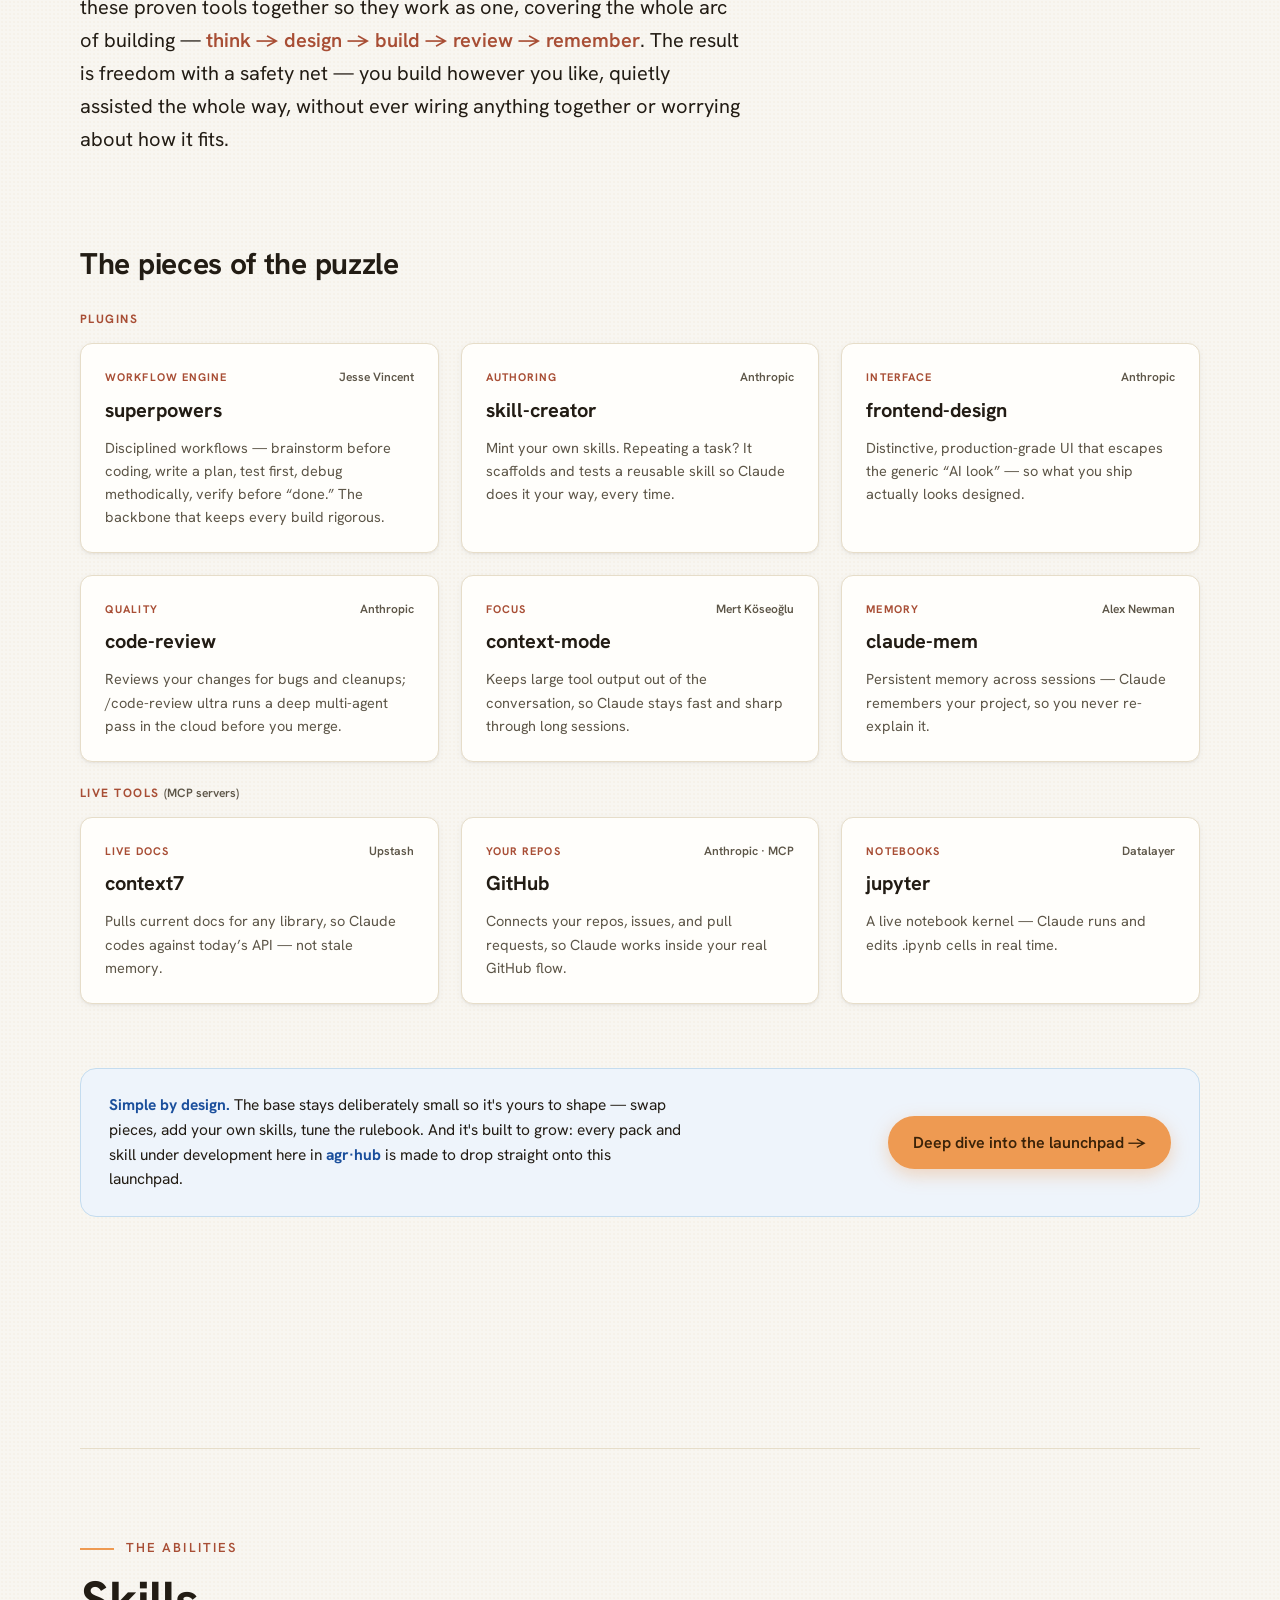
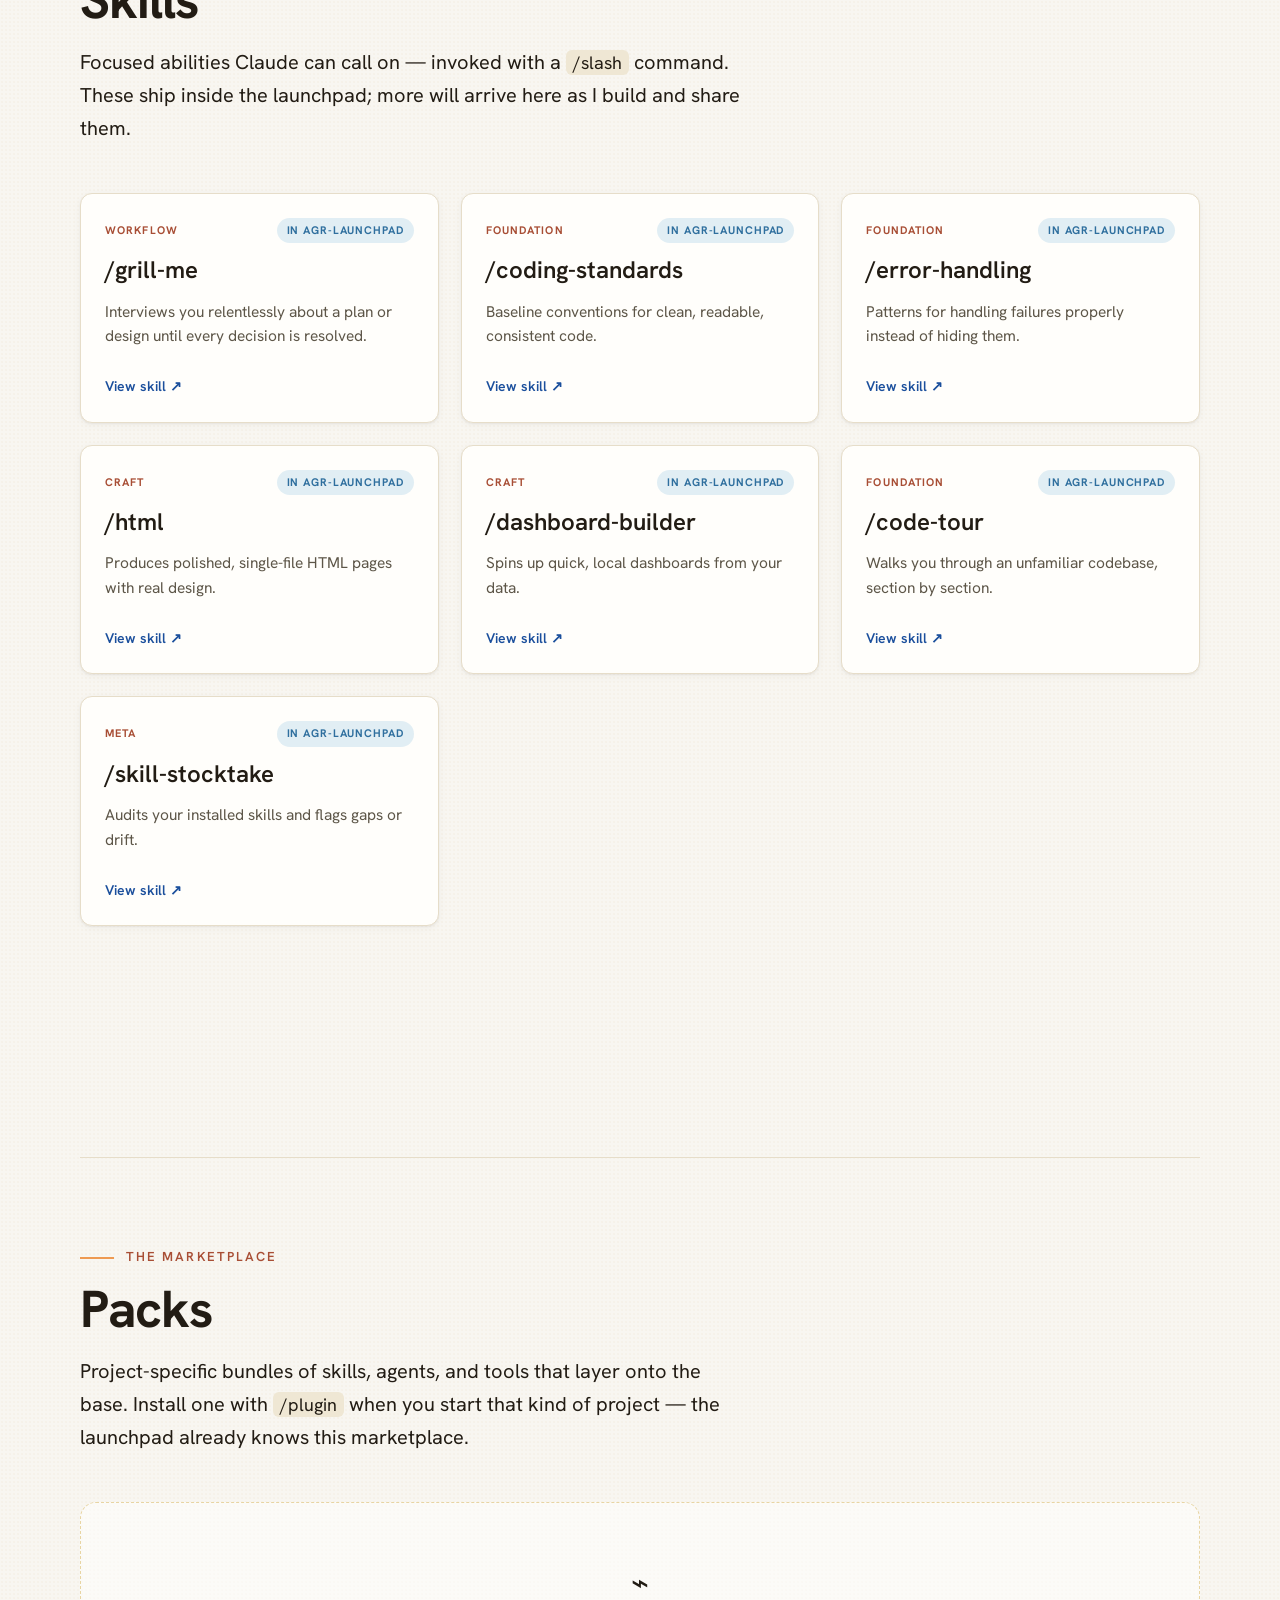
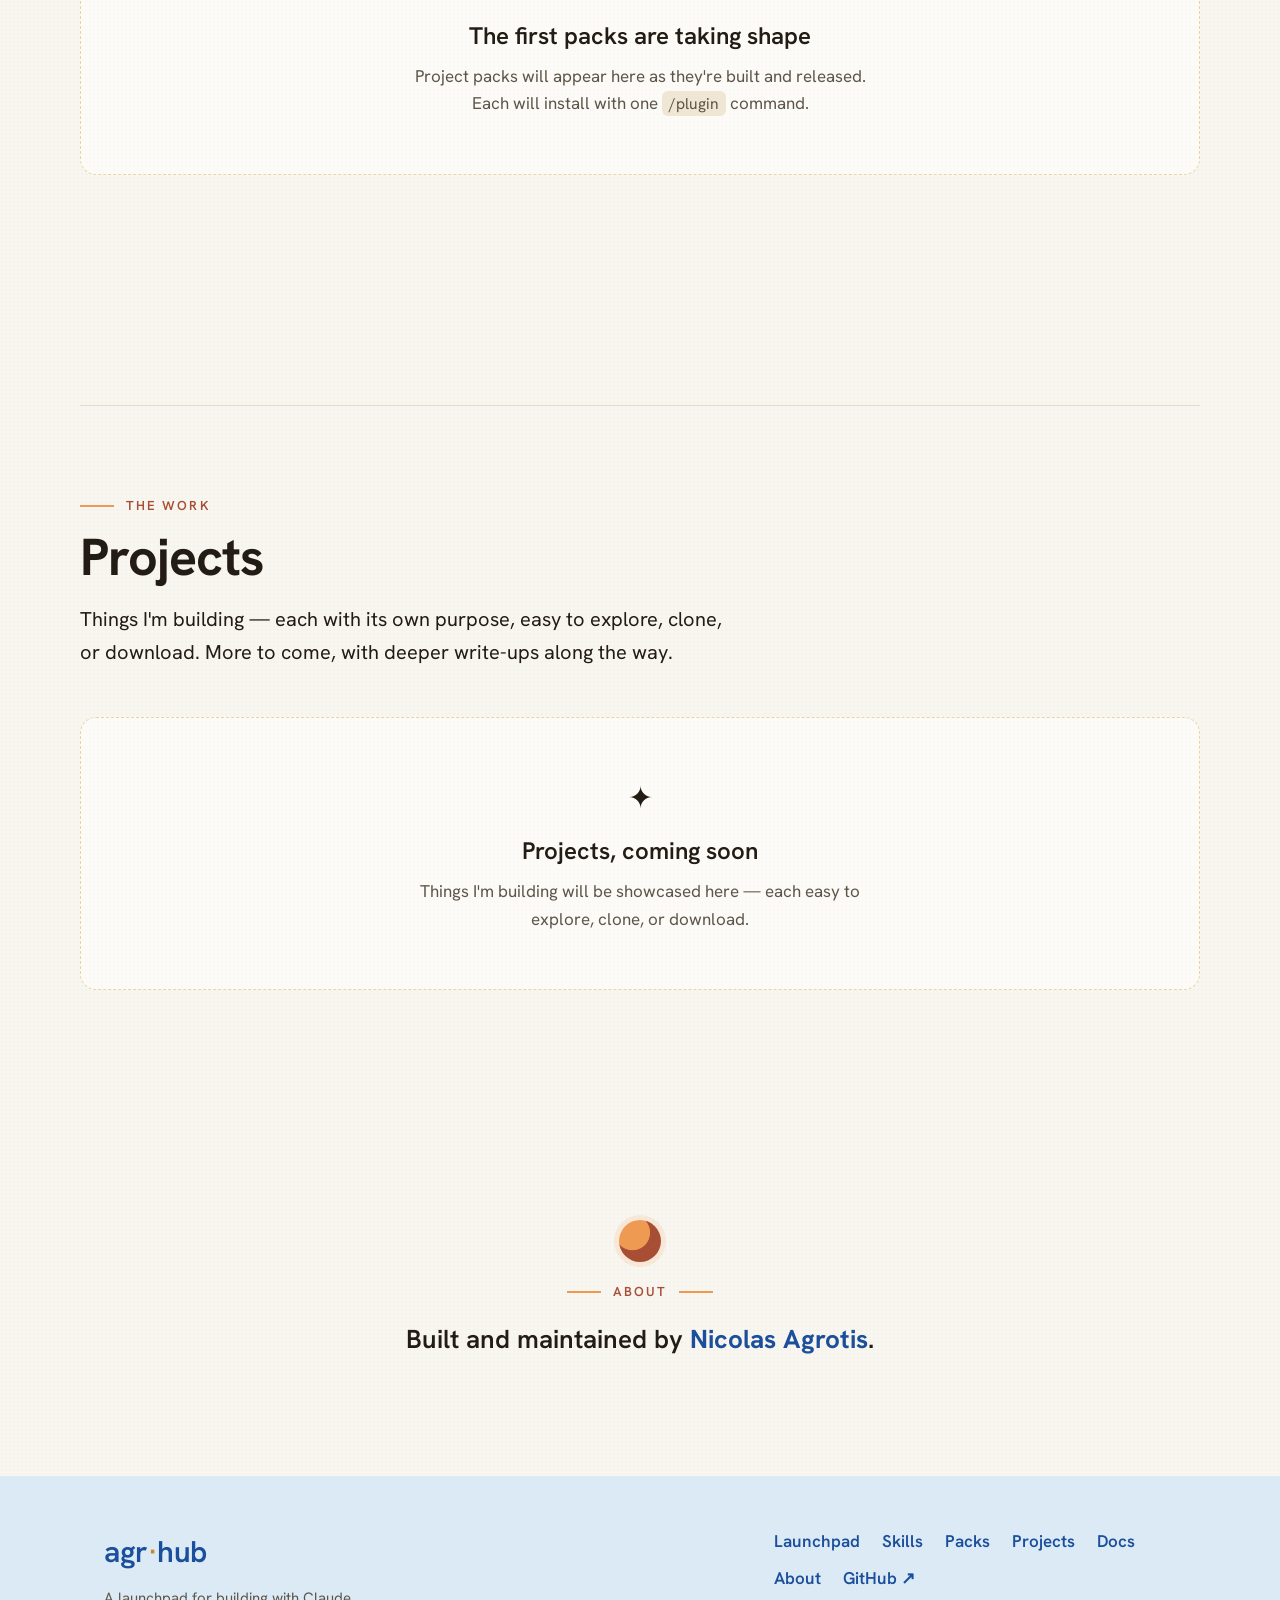
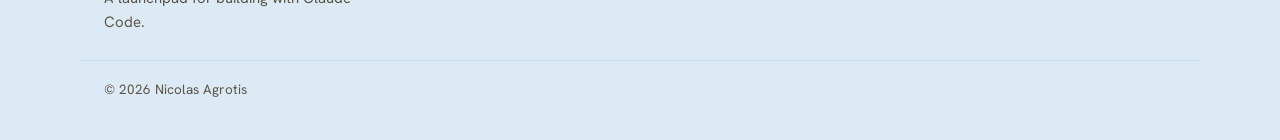
==== commit 5ae4a4fc: "design: fresh orange brand logo + trim docs links - replace the brand dot with a fresh orange mark (" ====
--- a/index.html
+++ b/index.html
@@ -17,7 +17,11 @@
 <header class="nav" id="nav">
   <div class="nav__in">
     <a class="brand" href="#top" aria-label="agr-hub home">
-      <span class="brand__mark" aria-hidden="true"></span>
+      <svg class="brand__mark" viewBox="0 0 32 32" width="26" height="26" role="img" aria-hidden="true" focusable="false">
+        <path d="M16 9.6C17.6 5.7 21.6 4.2 24.9 5.2 24.1 9.2 20.1 11.2 16 9.6Z" fill="#54A85B"/>
+        <circle cx="15.1" cy="19.4" r="9.4" fill="#F2933E"/>
+        <path d="M9.3 16.7C10.2 13.8 12.5 11.8 15.4 11.6" fill="none" stroke="#fff" stroke-opacity=".55" stroke-width="2.1" stroke-linecap="round"/>
+      </svg>
       <span class="brand__txt">agr<span class="brand__dot">·</span>hub</span>
     </a>
     <nav class="nav__links" aria-label="Primary">
--- a/assets/app.css
+++ b/assets/app.css
@@ -97,9 +97,8 @@
 }
 .brand { display: inline-flex; align-items: center; gap: 11px; color: var(--whitewash); }
 .brand__mark {
-  width: 26px; height: 26px; border-radius: 50%;
-  background: radial-gradient(circle at 32% 30%, var(--ochre) 0 42%, var(--terracotta) 44% 100%);
-  box-shadow: 0 0 0 3px rgba(248,246,241,.18);
+  width: 26px; height: 26px; flex-shrink: 0; display: block;
+  filter: drop-shadow(0 1px 1.5px rgba(0,0,0,.2));
 }
 .brand__txt { font-family: var(--serif); font-weight: 600; font-size: 22px; letter-spacing: -.01em; }
 .brand__txt--lg { font-size: 30px; color: var(--aegean); }
@@ -120,7 +119,6 @@
 .nav.scrolled .nav__links a:hover { color: var(--terracotta); }
 .nav.scrolled .nav__cta { border-color: var(--line); color: var(--aegean); }
 .nav.scrolled .nav__cta:hover { background: #efe7d4; }
-.nav.scrolled .brand__mark { box-shadow: 0 0 0 3px rgba(27,79,156,.10); }
 
 /* ---------- hero ---------- */
 .hero {
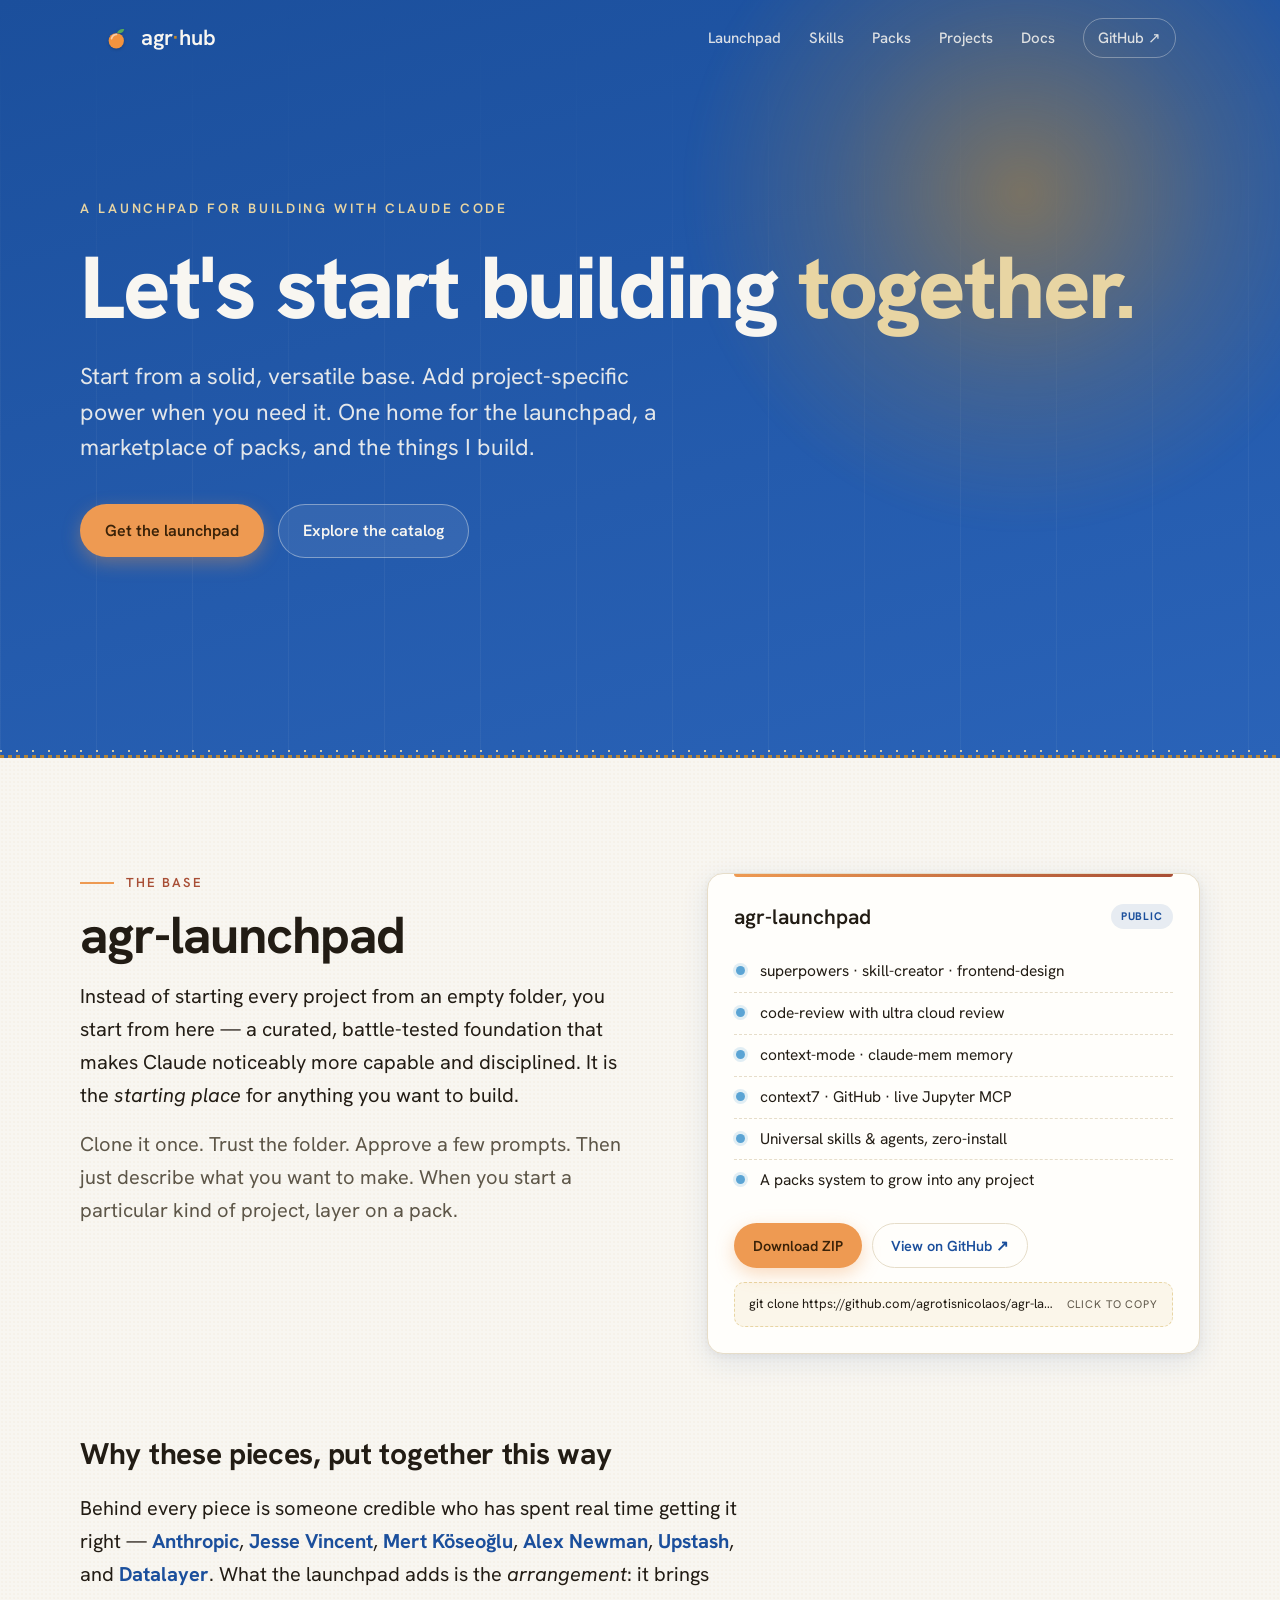
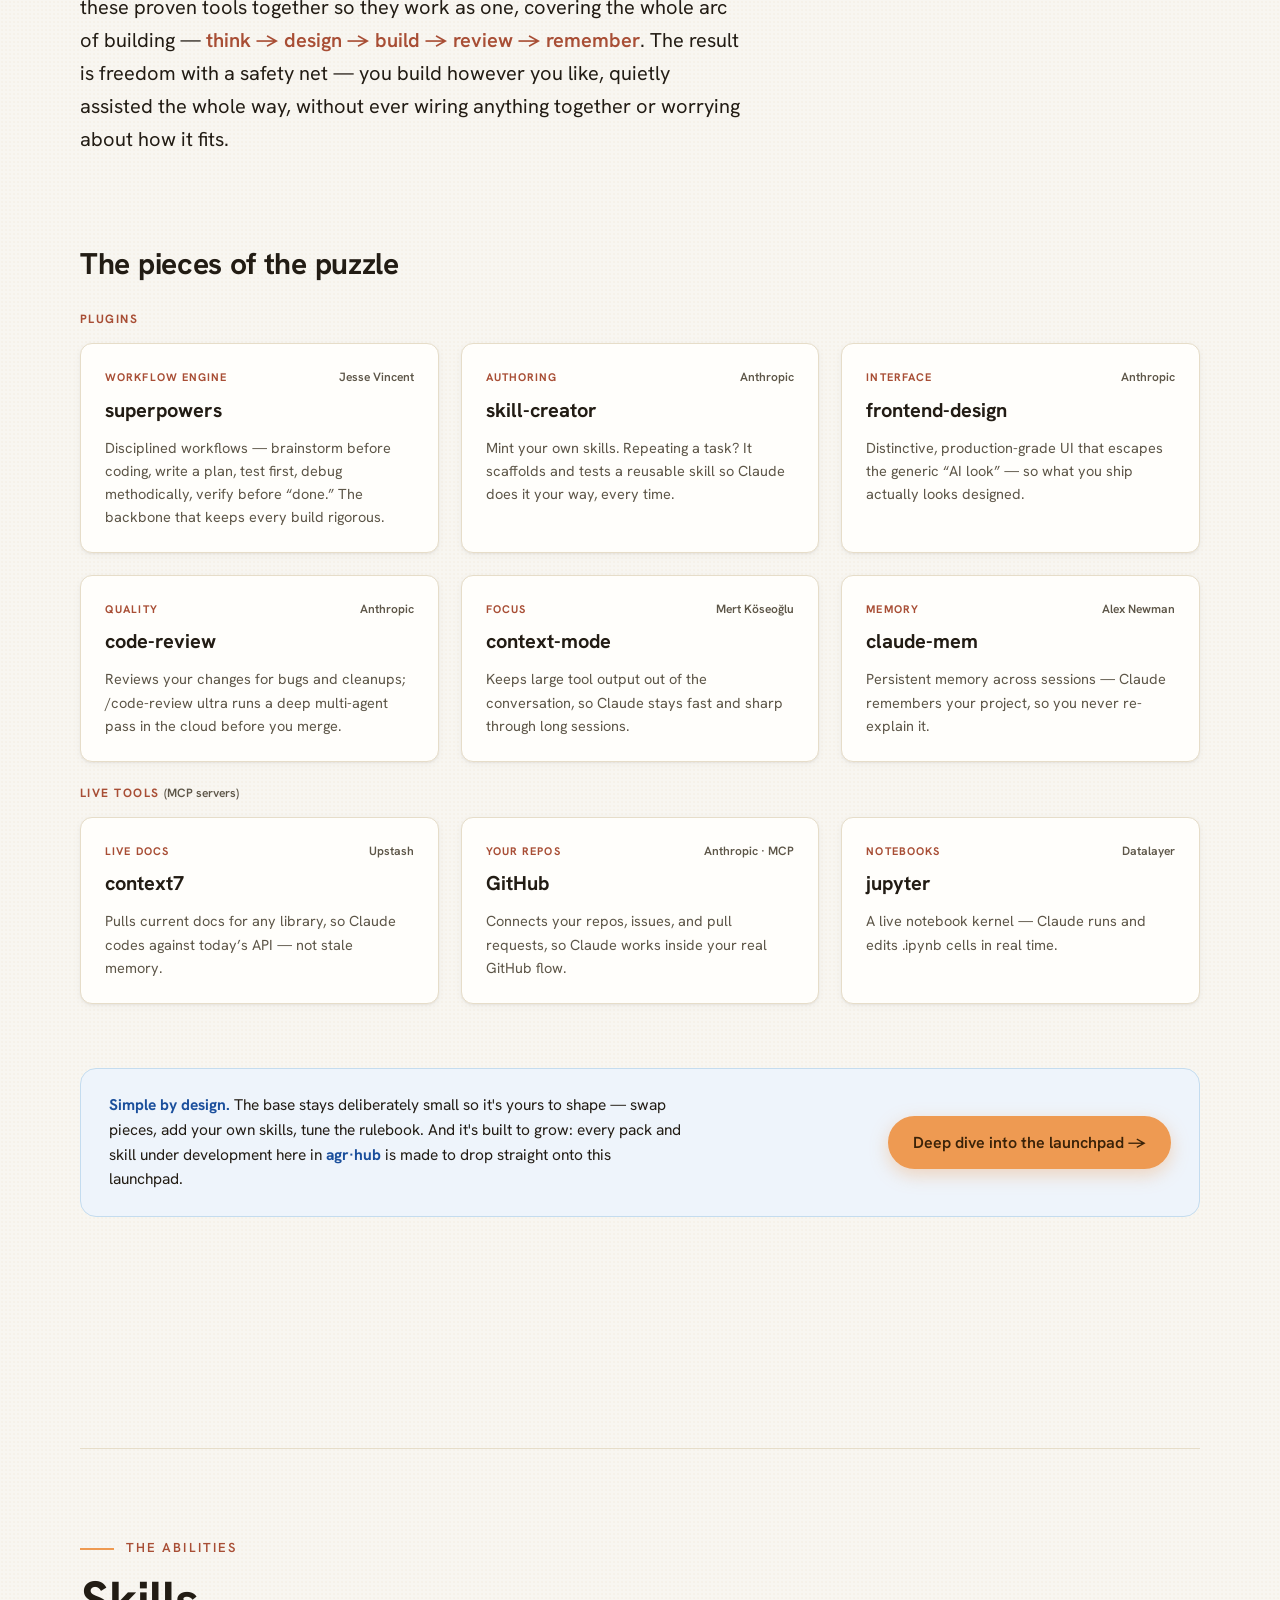
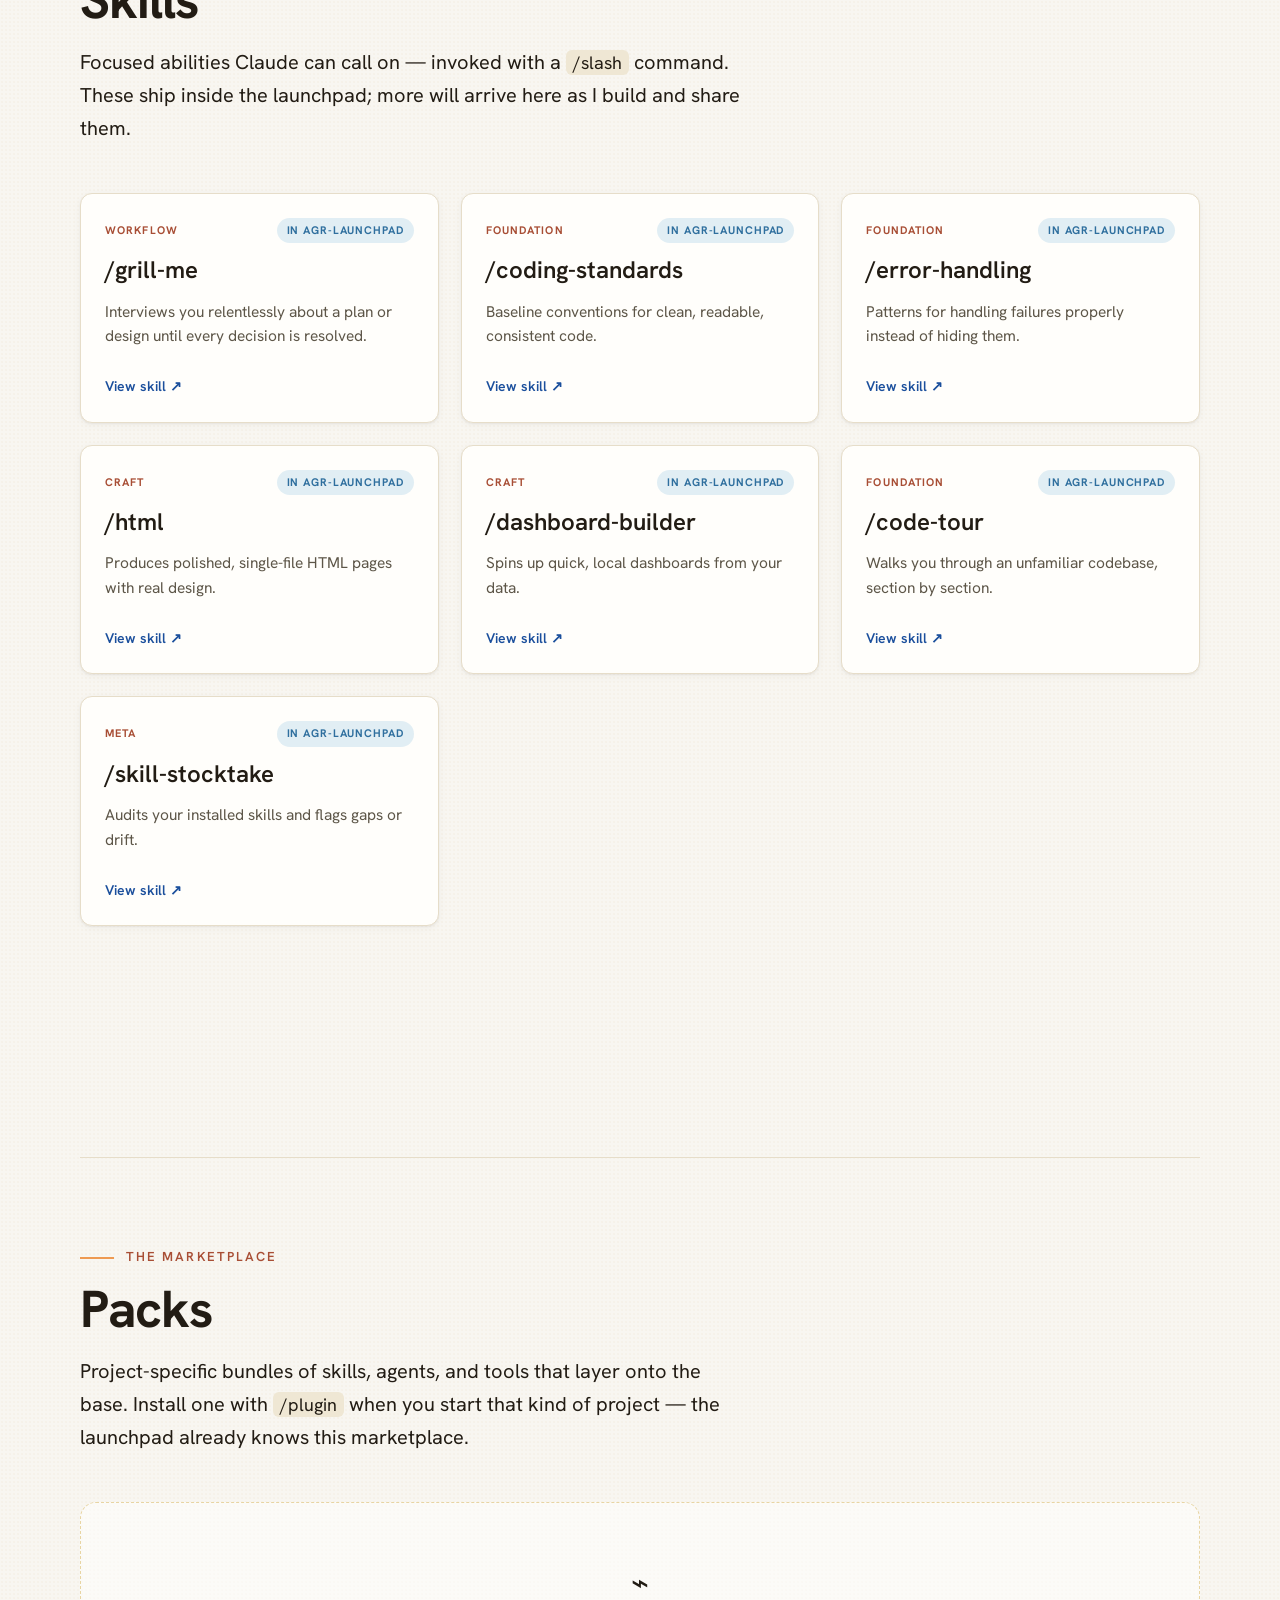
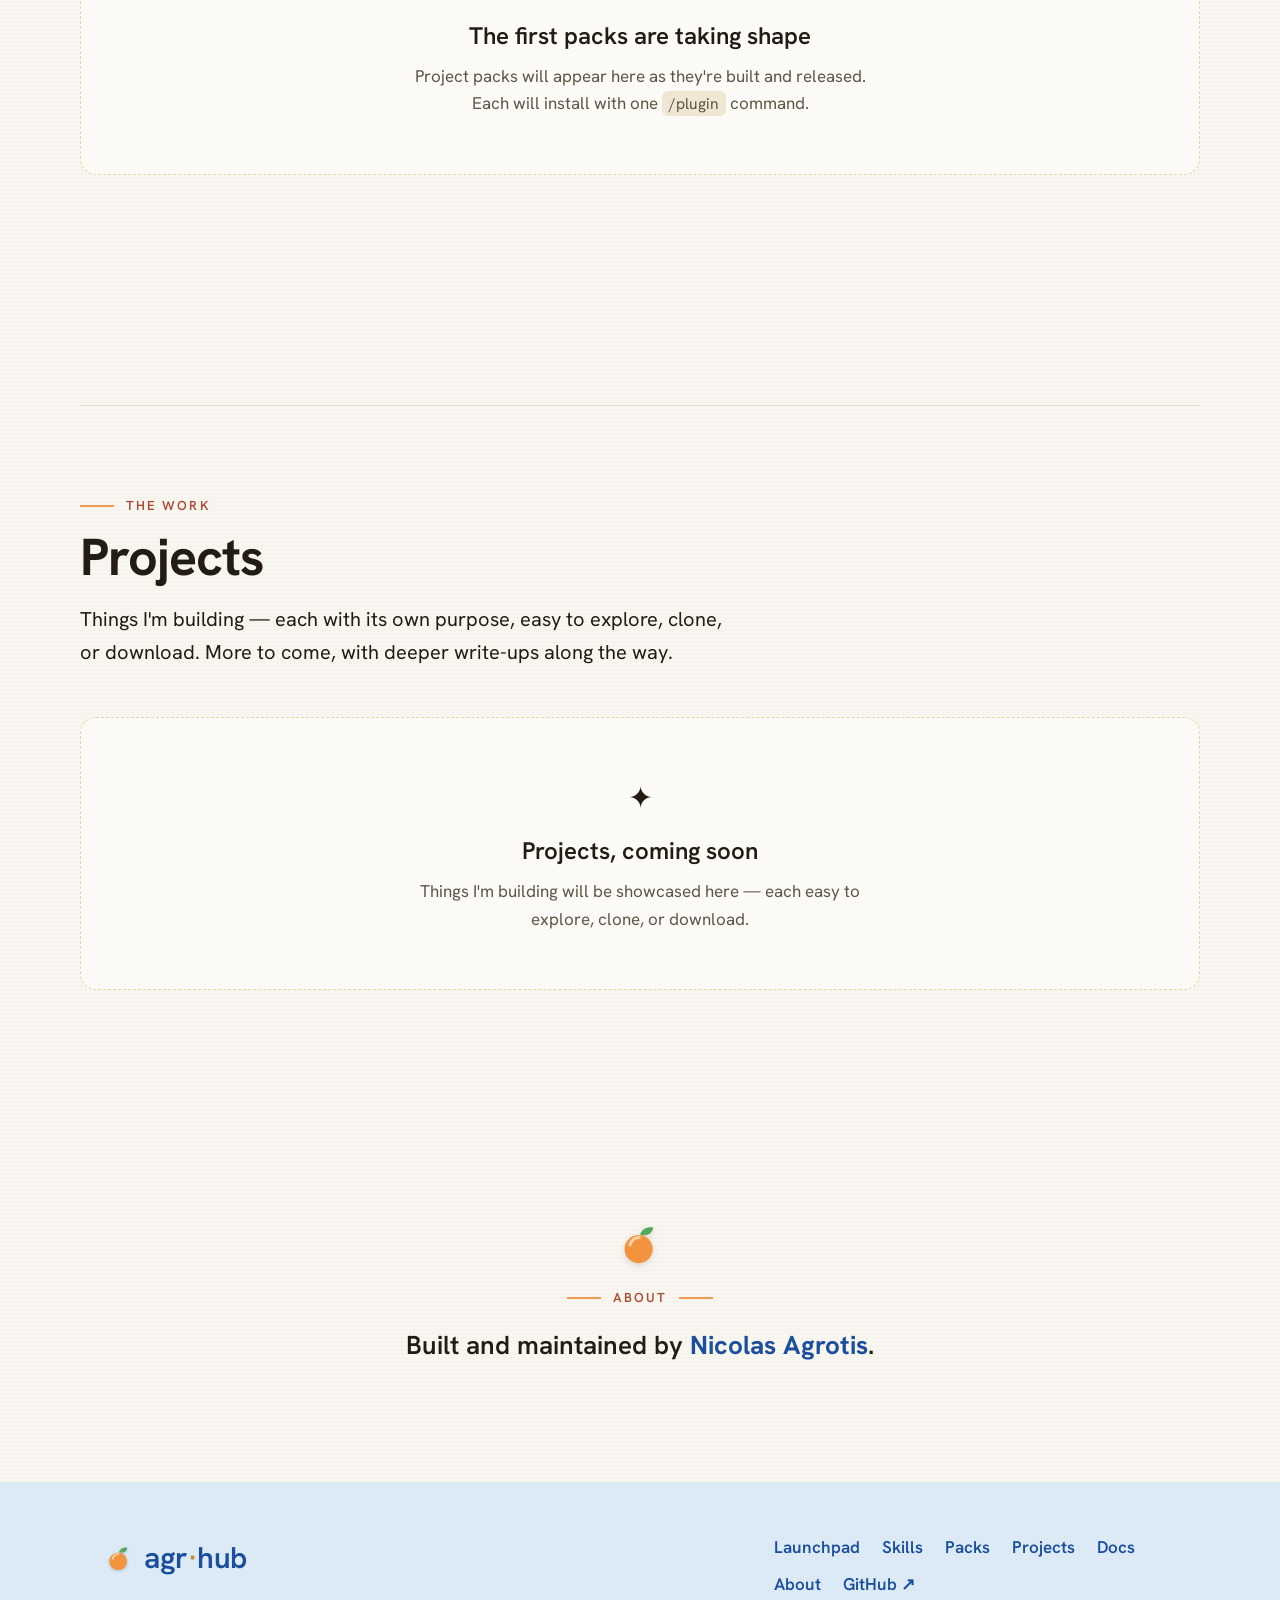
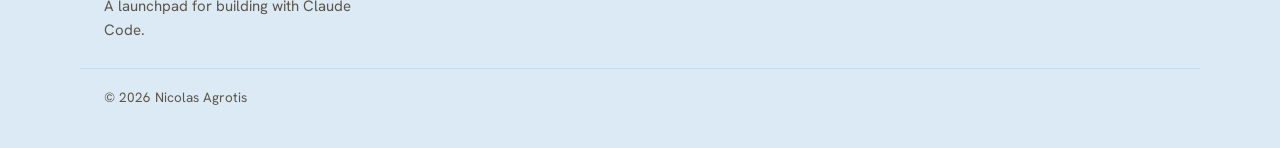
==== commit afee8c48: "design: use the orange logo in the About mark and footer brand The new orange logo now appears at th" ====
--- a/index.html
+++ b/index.html
@@ -223,7 +223,11 @@
   <!-- ABOUT -->
   <section class="section about" id="about">
     <div class="section__in about__in">
-      <span class="about__mark" aria-hidden="true"></span>
+      <svg class="about__mark" viewBox="0 0 32 32" width="48" height="48" role="img" aria-hidden="true" focusable="false">
+        <path d="M16 9.6C17.6 5.7 21.6 4.2 24.9 5.2 24.1 9.2 20.1 11.2 16 9.6Z" fill="#54A85B"/>
+        <circle cx="15.1" cy="19.4" r="9.4" fill="#F2933E"/>
+        <path d="M9.3 16.7C10.2 13.8 12.5 11.8 15.4 11.6" fill="none" stroke="#fff" stroke-opacity=".55" stroke-width="2.1" stroke-linecap="round"/>
+      </svg>
       <p class="kicker kicker--center"><span class="kicker__bar"></span>About<span class="kicker__bar"></span></p>
       <p class="about__line">Built and maintained by <strong>Nicolas Agrotis</strong>.</p>
     </div>
@@ -234,7 +238,14 @@
 <footer class="foot">
   <div class="foot__in">
     <div class="foot__brand">
-      <span class="brand__txt brand__txt--lg">agr<span class="brand__dot">·</span>hub</span>
+      <span class="foot__logo">
+        <svg class="brand__mark" viewBox="0 0 32 32" width="30" height="30" role="img" aria-hidden="true" focusable="false">
+          <path d="M16 9.6C17.6 5.7 21.6 4.2 24.9 5.2 24.1 9.2 20.1 11.2 16 9.6Z" fill="#54A85B"/>
+          <circle cx="15.1" cy="19.4" r="9.4" fill="#F2933E"/>
+          <path d="M9.3 16.7C10.2 13.8 12.5 11.8 15.4 11.6" fill="none" stroke="#fff" stroke-opacity=".55" stroke-width="2.1" stroke-linecap="round"/>
+        </svg>
+        <span class="brand__txt brand__txt--lg">agr<span class="brand__dot">·</span>hub</span>
+      </span>
       <p>A launchpad for building with Claude Code.</p>
     </div>
     <nav class="foot__links" aria-label="Footer">
--- a/assets/app.css
+++ b/assets/app.css
@@ -324,9 +324,8 @@
 /* ---------- about ---------- */
 .about__in { text-align: center; max-width: 620px; }
 .about__mark {
-  width: 42px; height: 42px; border-radius: 50%; margin: 0 auto 20px; display: block;
-  background: radial-gradient(circle at 32% 30%, var(--orange) 0 42%, var(--terracotta) 44% 100%);
-  box-shadow: 0 0 0 5px rgba(238,154,82,.15);
+  width: 48px; height: 48px; margin: 0 auto 20px; display: block;
+  filter: drop-shadow(0 2px 3px rgba(34,28,20,.14));
 }
 .about .kicker { margin-bottom: 16px; }
 .about__line { font-size: clamp(19px, 2.6vw, 26px); font-weight: 600; color: var(--ink); margin: 6px 0 0; }
@@ -338,7 +337,9 @@
   max-width: var(--maxw); margin: 0 auto; padding: 52px 24px 26px;
   display: grid; grid-template-columns: 1.6fr 1fr; gap: 28px; align-items: start;
 }
-.foot__brand p { margin: 10px 0 0; max-width: 34ch; font-size: 15px; color: var(--ink-2); }
+.foot__logo { display: inline-flex; align-items: center; gap: 10px; }
+.foot__logo .brand__mark { width: 30px; height: 30px; }
+.foot__brand p { margin: 12px 0 0; max-width: 34ch; font-size: 15px; color: var(--ink-2); }
 .foot__links { display: flex; flex-wrap: wrap; gap: 10px 22px; align-content: start; }
 .foot__links a { color: var(--aegean); font-weight: 600; }
 .foot__links a:hover { color: var(--terracotta); }
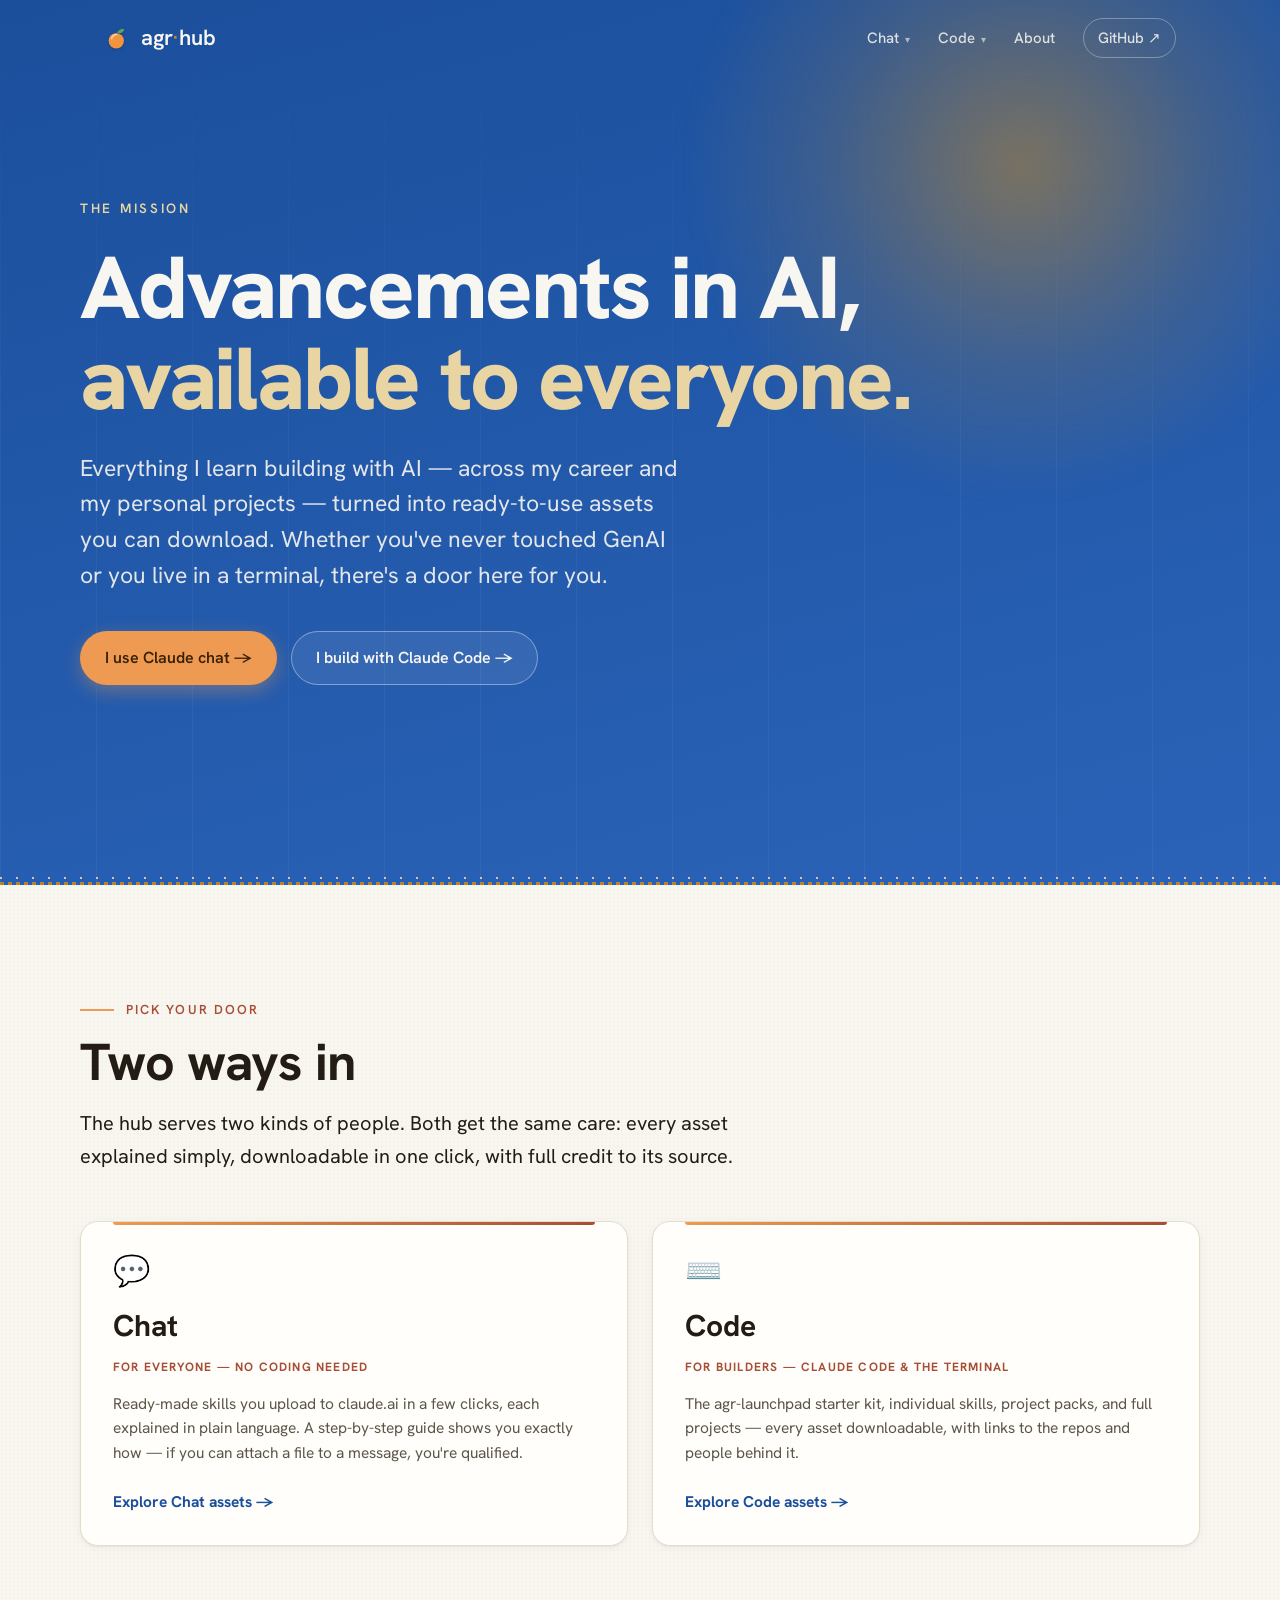
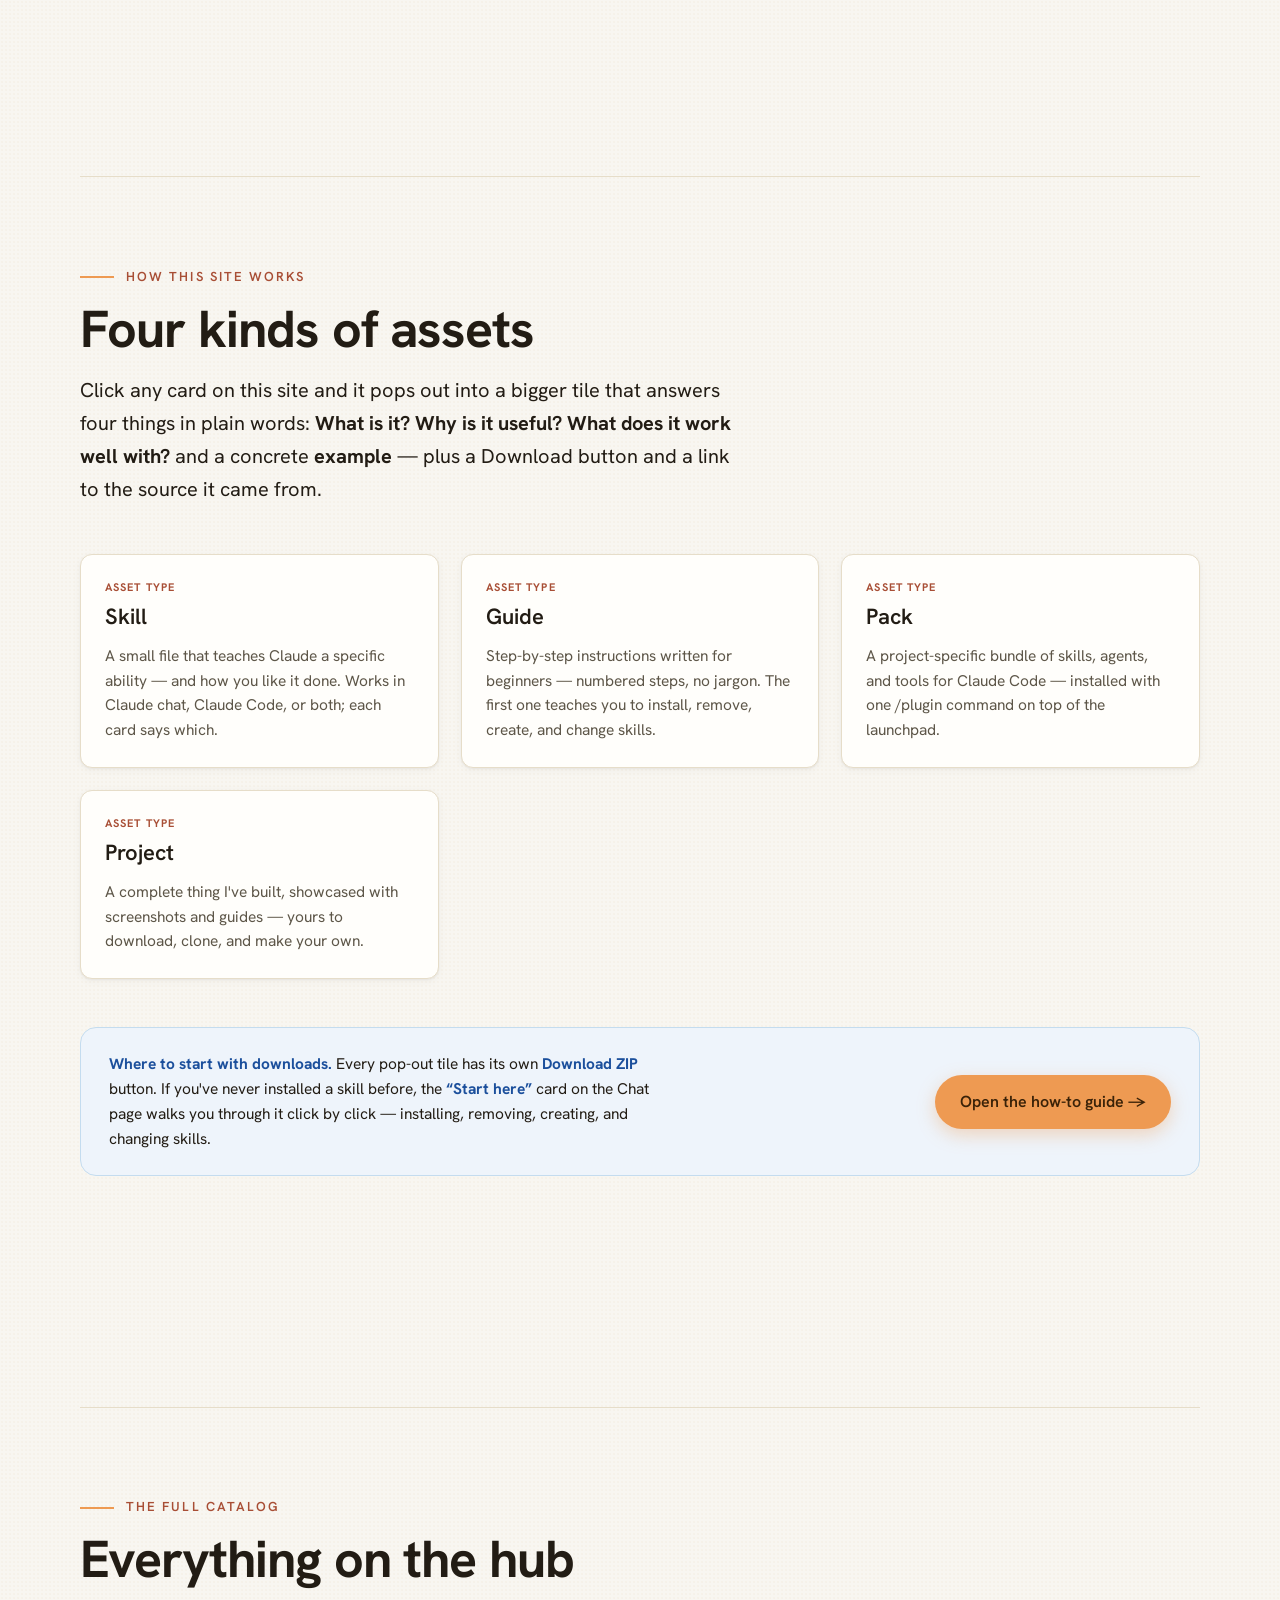
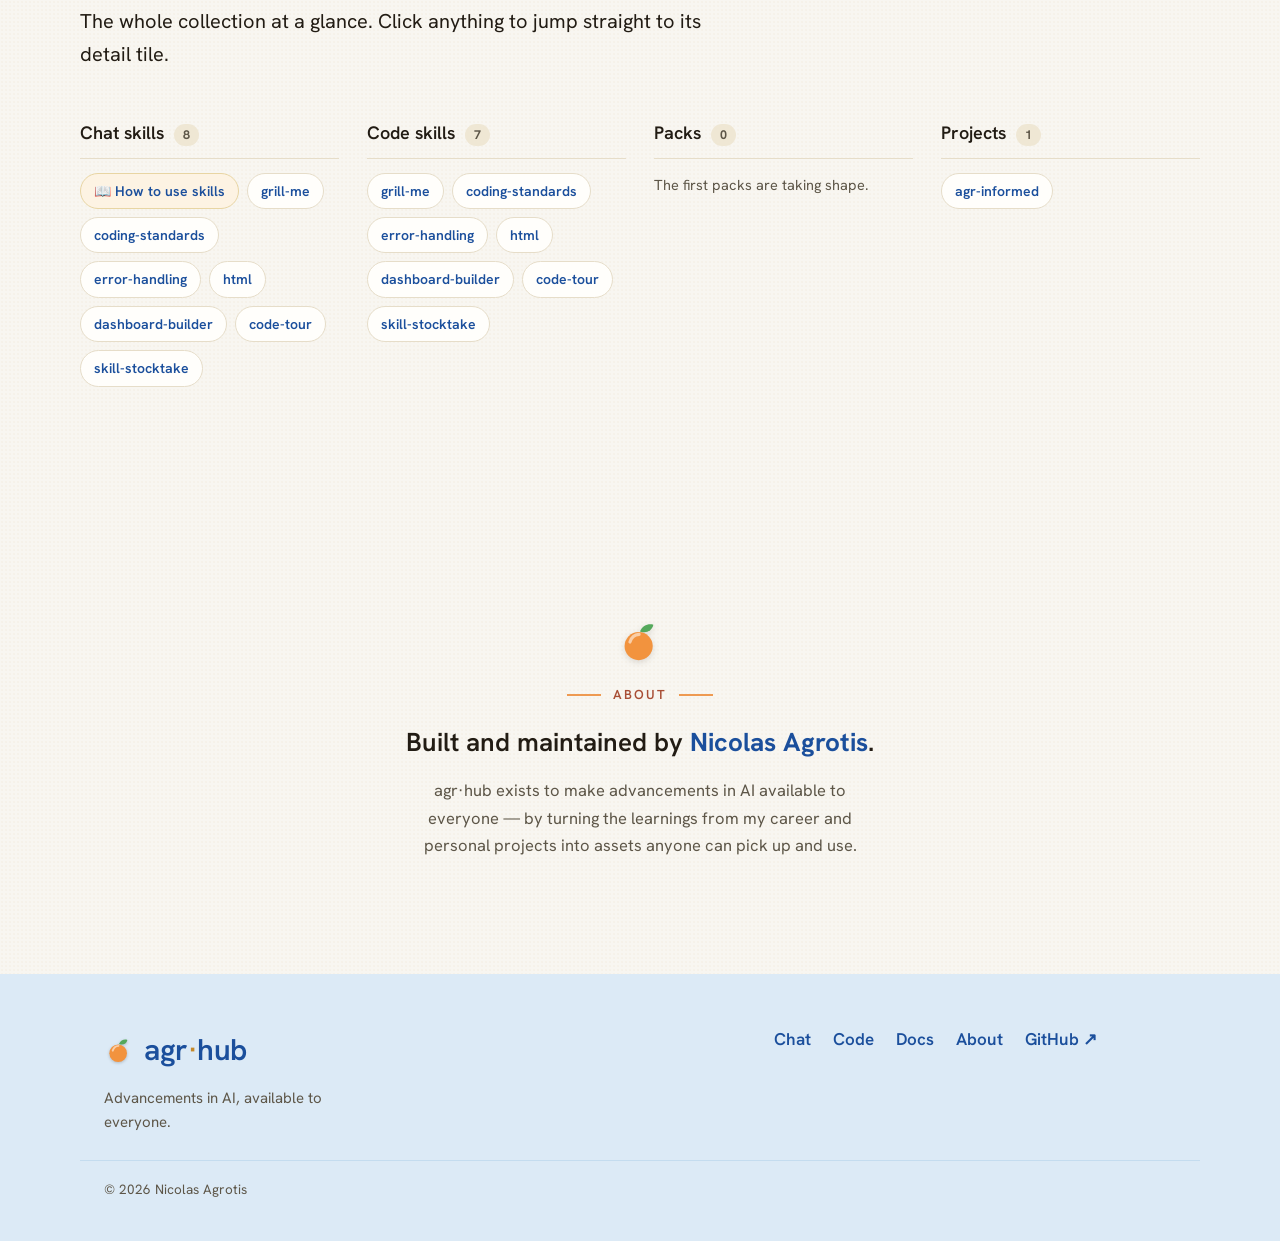
==== commit 47daf1c1: "Restructure the hub for two audiences: Chat (no-code) and Code (builders) - index.html becomes a mis" ====
--- a/index.html
+++ b/index.html
@@ -3,12 +3,12 @@
 <head>
 <meta charset="UTF-8" />
 <meta name="viewport" content="width=device-width, initial-scale=1.0" />
-<title>agr·hub — let's start building together</title>
-<meta name="description" content="A launchpad for building with Claude Code — a batteries-included starter kit, a marketplace of project packs, and a showcase of projects." />
+<title>agr·hub — advancements in AI, available to everyone</title>
+<meta name="description" content="Ready-to-use AI assets for everyone: skills you upload to Claude chat in a few clicks, and a full launchpad, packs, and projects for people who build with Claude Code." />
 <link rel="preconnect" href="https://fonts.googleapis.com" />
 <link rel="preconnect" href="https://fonts.gstatic.com" crossorigin />
 <link href="https://fonts.googleapis.com/css2?family=Hanken+Grotesk:wght@400;500;600;700;800&display=swap" rel="stylesheet" />
-<link rel="stylesheet" href="assets/app.css" />
+<link rel="stylesheet" href="assets/app.css?v=3" />
 </head>
 <body>
 
@@ -16,7 +16,7 @@
 
 <header class="nav" id="nav">
   <div class="nav__in">
-    <a class="brand" href="#top" aria-label="agr-hub home">
+    <a class="brand" href="index.html" aria-label="agr-hub home">
       <svg class="brand__mark" viewBox="0 0 32 32" width="26" height="26" role="img" aria-hidden="true" focusable="false">
         <path d="M16 9.6C17.6 5.7 21.6 4.2 24.9 5.2 24.1 9.2 20.1 11.2 16 9.6Z" fill="#54A85B"/>
         <circle cx="15.1" cy="19.4" r="9.4" fill="#F2933E"/>
@@ -25,198 +25,147 @@
       <span class="brand__txt">agr<span class="brand__dot">·</span>hub</span>
     </a>
     <nav class="nav__links" aria-label="Primary">
-      <a href="#launchpad">Launchpad</a>
-      <a href="#skills">Skills</a>
-      <a href="#packs">Packs</a>
-      <a href="#projects">Projects</a>
-      <a href="docs.html">Docs</a>
-      <a class="nav__cta" href="https://github.com/agrotisnicolaos/agr-launchpad" target="_blank" rel="noopener">GitHub ↗</a>
+      <div class="nav__drop">
+        <a href="chat.html">Chat <span class="nav__caret" aria-hidden="true">▾</span></a>
+        <div class="nav__menu">
+          <a href="chat.html#skills">Skills</a>
+          <a href="chat.html#asset=how-to-use-skills">How-to guide</a>
+        </div>
+      </div>
+      <div class="nav__drop">
+        <a href="code.html">Code <span class="nav__caret" aria-hidden="true">▾</span></a>
+        <div class="nav__menu">
+          <a href="code.html#launchpad">Launchpad</a>
+          <a href="code.html#skills">Skills</a>
+          <a href="code.html#packs">Packs</a>
+          <a href="code.html#projects">Projects</a>
+          <a href="docs.html">Docs</a>
+        </div>
+      </div>
+      <a href="#about">About</a>
+      <a class="nav__cta" href="https://github.com/agrotisnicolaos" target="_blank" rel="noopener">GitHub ↗</a>
     </nav>
   </div>
 </header>
 
 <main id="main">
 
-  <!-- HERO -->
+  <!-- HERO — the mission -->
   <section class="hero" id="top">
     <div class="hero__glow" aria-hidden="true"></div>
     <div class="hero__in">
-      <p class="eyebrow reveal">A launchpad for building with Claude Code</p>
+      <p class="eyebrow reveal">The mission</p>
       <h1 class="hero__title reveal">
-        Let's start building <em>together.</em>
+        Advancements in AI, <em>available to everyone.</em>
       </h1>
       <p class="hero__lede reveal">
-        Start from a solid, versatile base. Add project-specific power when you need it.
-        One home for the launchpad, a marketplace of packs, and the things I build.
+        Everything I learn building with AI — across my career and my personal projects — turned
+        into ready-to-use assets you can download. Whether you've never touched GenAI or you live
+        in a terminal, there's a door here for you.
       </p>
       <div class="hero__cta reveal">
-        <a class="btn btn--primary" href="#launchpad">Get the launchpad</a>
-        <a class="btn btn--ghost" href="#skills">Explore the catalog</a>
+        <a class="btn btn--primary" href="chat.html">I use Claude chat →</a>
+        <a class="btn btn--ghost" href="code.html">I build with Claude Code →</a>
       </div>
     </div>
     <div class="meander" aria-hidden="true"></div>
   </section>
 
-  <!-- LAUNCHPAD -->
-  <section class="section launchpad" id="launchpad">
-    <div class="section__in">
-      <div class="split">
-        <div class="split__lead">
-          <p class="kicker"><span class="kicker__bar"></span>The base</p>
-          <h2 class="h2">agr-launchpad</h2>
-          <p class="lead">
-            Instead of starting every project from an empty folder, you start from here — a curated,
-            battle-tested foundation that makes Claude noticeably more capable and disciplined.
-            It is the <em>starting place</em> for anything you want to build.
-          </p>
-          <p class="lead muted">
-            Clone it once. Trust the folder. Approve a few prompts. Then just describe what you want
-            to make. When you start a particular kind of project, layer on a pack.
-          </p>
-        </div>
-        <aside class="panel" aria-label="agr-launchpad details">
-          <div class="panel__head">
-            <span class="panel__name">agr-launchpad</span>
-            <span class="badge badge--public">public</span>
-          </div>
-          <ul class="panel__list" id="lp-highlights"></ul>
-          <div class="panel__actions">
-            <a class="btn btn--primary btn--sm" id="lp-zip" href="#">Download ZIP</a>
-            <a class="btn btn--line btn--sm" id="lp-repo" href="#" target="_blank" rel="noopener">View on GitHub ↗</a>
-          </div>
-          <button class="clone" id="lp-clone" type="button" data-clip="">
-            <code id="lp-clone-cmd"></code>
-            <span class="clone__hint">click to copy</span>
-          </button>
-        </aside>
-      </div>
-
-      <!-- why these pieces / credit -->
-      <div class="lp-why">
-        <h3 class="lp-h3">Why these pieces, put together this way</h3>
-        <p class="lead">
-          Behind every piece is someone credible who has spent real time getting it right —
-          <strong>Anthropic</strong>, <strong>Jesse Vincent</strong>, <strong>Mert Köseoğlu</strong>,
-          <strong>Alex Newman</strong>, <strong>Upstash</strong>, and <strong>Datalayer</strong>. What
-          the launchpad adds is the <em>arrangement</em>: it brings these proven tools together so they
-          work as one, covering the whole arc of building —
-          <span class="lp-arc">think → design → build → review → remember</span>. The result is
-          freedom with a safety net — you build however you like, quietly assisted the whole way,
-          without ever wiring anything together or worrying about how it fits.
-        </p>
-      </div>
-
-      <!-- the pieces -->
-      <h3 class="lp-h3 lp-h3--mt">The pieces of the puzzle</h3>
-      <p class="lp-group-label">Plugins</p>
-      <div class="grid lp-pieces">
-        <article class="card piece">
-          <div class="piece__top"><span class="card__marker">Workflow engine</span><span class="piece__by">Jesse Vincent</span></div>
-          <h4 class="piece__name">superpowers</h4>
-          <p class="card__desc">Disciplined workflows — brainstorm before coding, write a plan, test first, debug methodically, verify before “done.” The backbone that keeps every build rigorous.</p>
-        </article>
-        <article class="card piece">
-          <div class="piece__top"><span class="card__marker">Authoring</span><span class="piece__by">Anthropic</span></div>
-          <h4 class="piece__name">skill-creator</h4>
-          <p class="card__desc">Mint your own skills. Repeating a task? It scaffolds and tests a reusable skill so Claude does it your way, every time.</p>
-        </article>
-        <article class="card piece">
-          <div class="piece__top"><span class="card__marker">Interface</span><span class="piece__by">Anthropic</span></div>
-          <h4 class="piece__name">frontend-design</h4>
-          <p class="card__desc">Distinctive, production-grade UI that escapes the generic “AI look” — so what you ship actually looks designed.</p>
-        </article>
-        <article class="card piece">
-          <div class="piece__top"><span class="card__marker">Quality</span><span class="piece__by">Anthropic</span></div>
-          <h4 class="piece__name">code-review</h4>
-          <p class="card__desc">Reviews your changes for bugs and cleanups; <code>/code-review ultra</code> runs a deep multi-agent pass in the cloud before you merge.</p>
-        </article>
-        <article class="card piece">
-          <div class="piece__top"><span class="card__marker">Focus</span><span class="piece__by">Mert Köseoğlu</span></div>
-          <h4 class="piece__name">context-mode</h4>
-          <p class="card__desc">Keeps large tool output out of the conversation, so Claude stays fast and sharp through long sessions.</p>
-        </article>
-        <article class="card piece">
-          <div class="piece__top"><span class="card__marker">Memory</span><span class="piece__by">Alex Newman</span></div>
-          <h4 class="piece__name">claude-mem</h4>
-          <p class="card__desc">Persistent memory across sessions — Claude remembers your project, so you never re-explain it.</p>
-        </article>
-      </div>
-
-      <p class="lp-group-label">Live tools <span class="lp-group-label__sub">(MCP servers)</span></p>
-      <div class="grid lp-pieces">
-        <article class="card piece">
-          <div class="piece__top"><span class="card__marker">Live docs</span><span class="piece__by">Upstash</span></div>
-          <h4 class="piece__name">context7</h4>
-          <p class="card__desc">Pulls current docs for any library, so Claude codes against today’s API — not stale memory.</p>
-        </article>
-        <article class="card piece">
-          <div class="piece__top"><span class="card__marker">Your repos</span><span class="piece__by">Anthropic · MCP</span></div>
-          <h4 class="piece__name">GitHub</h4>
-          <p class="card__desc">Connects your repos, issues, and pull requests, so Claude works inside your real GitHub flow.</p>
-        </article>
-        <article class="card piece">
-          <div class="piece__top"><span class="card__marker">Notebooks</span><span class="piece__by">Datalayer</span></div>
-          <h4 class="piece__name">jupyter</h4>
-          <p class="card__desc">A live notebook kernel — Claude runs and edits <code>.ipynb</code> cells in real time.</p>
-        </article>
-      </div>
-
-      <!-- note + deep dive -->
-      <div class="lp-note">
-        <p>
-          <strong>Simple by design.</strong> The base stays deliberately small so it's yours to shape —
-          swap pieces, add your own skills, tune the rulebook. And it's built to grow: every pack and
-          skill under development here in <strong>agr·hub</strong> is made to drop straight onto this
-          launchpad.
-        </p>
-        <a class="btn btn--primary lp-deepdive" href="docs.html#launchpad">Deep dive into the launchpad →</a>
-      </div>
-    </div>
-  </section>
-
-  <!-- SKILLS -->
-  <section class="section" id="skills">
+  <!-- TWO DOORS -->
+  <section class="section" id="start">
     <div class="section__in">
       <header class="section__head">
-        <p class="kicker"><span class="kicker__bar"></span>The abilities</p>
-        <h2 class="h2">Skills</h2>
+        <p class="kicker"><span class="kicker__bar"></span>Pick your door</p>
+        <h2 class="h2">Two ways in</h2>
         <p class="lead">
-          Focused abilities Claude can call on — invoked with a <code>/slash</code> command. These ship
-          inside the launchpad; more will arrive here as I build and share them.
+          The hub serves two kinds of people. Both get the same care: every asset explained simply,
+          downloadable in one click, with full credit to its source.
         </p>
       </header>
-      <div class="grid" id="skills-grid"><!-- rendered from data/catalog.js --></div>
-    </div>
-  </section>
-
-  <!-- PACKS -->
-  <section class="section packs" id="packs">
+      <div class="doors">
+        <a class="door" href="chat.html">
+          <span class="door__icon" aria-hidden="true">💬</span>
+          <h3 class="door__name">Chat</h3>
+          <p class="door__for">For everyone — no coding needed</p>
+          <p class="door__desc">
+            Ready-made skills you upload to claude.ai in a few clicks, each explained in plain
+            language. A step-by-step guide shows you exactly how — if you can attach a file to a
+            message, you're qualified.
+          </p>
+          <span class="door__cta">Explore Chat assets →</span>
+        </a>
+        <a class="door" href="code.html">
+          <span class="door__icon" aria-hidden="true">⌨️</span>
+          <h3 class="door__name">Code</h3>
+          <p class="door__for">For builders — Claude Code &amp; the terminal</p>
+          <p class="door__desc">
+            The agr-launchpad starter kit, individual skills, project packs, and full projects —
+            every asset downloadable, with links to the repos and people behind it.
+          </p>
+          <span class="door__cta">Explore Code assets →</span>
+        </a>
+      </div>
+    </div>
+  </section>
+
+  <!-- HOW THE SITE WORKS -->
+  <section class="section how" id="how">
     <div class="section__in">
       <header class="section__head">
-        <p class="kicker"><span class="kicker__bar"></span>The marketplace</p>
-        <h2 class="h2">Packs</h2>
+        <p class="kicker"><span class="kicker__bar"></span>How this site works</p>
+        <h2 class="h2">Four kinds of assets</h2>
         <p class="lead">
-          Project-specific bundles of skills, agents, and tools that layer onto the base. Install one
-          with <code>/plugin</code> when you start that kind of project — the launchpad already knows
-          this marketplace.
+          Click any card on this site and it pops out into a bigger tile that answers four things in
+          plain words: <strong>What is it? Why is it useful? What does it work well with?</strong>
+          and a concrete <strong>example</strong> — plus a Download button and a link to the source
+          it came from.
         </p>
       </header>
-      <div class="grid" id="packs-grid"><!-- rendered from data/catalog.js --></div>
-    </div>
-  </section>
-
-  <!-- PROJECTS -->
-  <section class="section projects" id="projects">
+      <div class="grid how__grid">
+        <article class="card">
+          <span class="card__marker">Asset type</span>
+          <h3 class="card__name">Skill</h3>
+          <p class="card__desc">A small file that teaches Claude a specific ability — and how you like it done. Works in Claude chat, Claude Code, or both; each card says which.</p>
+        </article>
+        <article class="card">
+          <span class="card__marker">Asset type</span>
+          <h3 class="card__name">Guide</h3>
+          <p class="card__desc">Step-by-step instructions written for beginners — numbered steps, no jargon. The first one teaches you to install, remove, create, and change skills.</p>
+        </article>
+        <article class="card">
+          <span class="card__marker">Asset type</span>
+          <h3 class="card__name">Pack</h3>
+          <p class="card__desc">A project-specific bundle of skills, agents, and tools for Claude Code — installed with one <code>/plugin</code> command on top of the launchpad.</p>
+        </article>
+        <article class="card">
+          <span class="card__marker">Asset type</span>
+          <h3 class="card__name">Project</h3>
+          <p class="card__desc">A complete thing I've built, showcased with screenshots and guides — yours to download, clone, and make your own.</p>
+        </article>
+      </div>
+      <div class="lp-note how__note">
+        <p>
+          <strong>Where to start with downloads.</strong> Every pop-out tile has its own
+          <strong>Download ZIP</strong> button. If you've never installed a skill before, the
+          <strong>“Start here”</strong> card on the Chat page walks you through it click by click —
+          installing, removing, creating, and changing skills.
+        </p>
+        <a class="btn btn--primary lp-deepdive" href="chat.html#asset=how-to-use-skills">Open the how-to guide →</a>
+      </div>
+    </div>
+  </section>
+
+  <!-- EVERYTHING ON THE HUB -->
+  <section class="section qi" id="catalog">
     <div class="section__in">
       <header class="section__head">
-        <p class="kicker"><span class="kicker__bar"></span>The work</p>
-        <h2 class="h2">Projects</h2>
+        <p class="kicker"><span class="kicker__bar"></span>The full catalog</p>
+        <h2 class="h2">Everything on the hub</h2>
         <p class="lead">
-          Things I'm building — each with its own purpose, easy to explore, clone, or download.
-          More to come, with deeper write-ups along the way.
+          The whole collection at a glance. Click anything to jump straight to its detail tile.
         </p>
       </header>
-      <div class="grid" id="projects-grid"><!-- rendered from data/catalog.js --></div>
+      <div class="qi__cols" id="qi-root"><!-- rendered from data/catalog.js --></div>
     </div>
   </section>
 
@@ -230,6 +179,10 @@
       </svg>
       <p class="kicker kicker--center"><span class="kicker__bar"></span>About<span class="kicker__bar"></span></p>
       <p class="about__line">Built and maintained by <strong>Nicolas Agrotis</strong>.</p>
+      <p class="about__sub">
+        agr·hub exists to make advancements in AI available to everyone — by turning the learnings
+        from my career and personal projects into assets anyone can pick up and use.
+      </p>
     </div>
   </section>
 
@@ -246,13 +199,11 @@
         </svg>
         <span class="brand__txt brand__txt--lg">agr<span class="brand__dot">·</span>hub</span>
       </span>
-      <p>A launchpad for building with Claude Code.</p>
+      <p>Advancements in AI, available to everyone.</p>
     </div>
     <nav class="foot__links" aria-label="Footer">
-      <a href="#launchpad">Launchpad</a>
-      <a href="#skills">Skills</a>
-      <a href="#packs">Packs</a>
-      <a href="#projects">Projects</a>
+      <a href="chat.html">Chat</a>
+      <a href="code.html">Code</a>
       <a href="docs.html">Docs</a>
       <a href="#about">About</a>
       <a href="https://github.com/agrotisnicolaos" target="_blank" rel="noopener">GitHub ↗</a>
--- a/assets/app.css
+++ b/assets/app.css
@@ -311,6 +311,36 @@
   width: 100%; margin-top: 10px;
 }
 
+/* project cards — snapshot, highlights, doc links */
+.card--project { padding-top: 0; }
+.card__shot {
+  display: block; margin: 0 -25px 20px; overflow: hidden;
+  border-bottom: 1px solid var(--line);
+  border-radius: var(--r) var(--r) 0 0;
+  background: #fbf6ea;
+}
+.card__shot img {
+  display: block; width: 100%; height: auto; aspect-ratio: 16/10; object-fit: cover;
+  object-position: top; transition: transform .4s ease;
+}
+.card__shot:hover img { transform: scale(1.025); }
+.card__points { list-style: none; margin: 0 0 18px; padding: 0; }
+.card__points li {
+  position: relative; padding: 5px 0 5px 22px; font-size: 14px; color: var(--ink);
+  border-bottom: 1px dashed var(--line);
+}
+.card__points li:last-child { border-bottom: 0; }
+.card__points li::before {
+  content: ""; position: absolute; left: 4px; top: 13px; width: 7px; height: 7px;
+  background: var(--sea); border-radius: 50%; box-shadow: 0 0 0 3px rgba(91,164,212,.18);
+}
+.card__doclinks { display: flex; flex-wrap: wrap; gap: 6px 16px; margin: 0 0 18px; }
+.card__doclink {
+  font-size: 13.5px; font-weight: 700; color: var(--aegean); text-decoration: none;
+  border-bottom: 1px solid transparent; transition: border-color .15s ease;
+}
+.card__doclink:hover { border-bottom-color: var(--aegean); }
+
 /* empty state */
 .empty {
   grid-column: 1 / -1; text-align: center; padding: 56px 24px;
@@ -360,14 +390,164 @@
   html { scroll-behavior: auto; }
 }
 
+/* ---------- nav dropdowns ---------- */
+.nav__drop { position: relative; display: flex; align-items: center; }
+.nav__caret { font-size: 10px; opacity: .7; margin-left: 2px; }
+.nav__menu {
+  display: none; position: absolute; top: calc(100% + 10px); left: -12px; min-width: 176px;
+  background: var(--surface); border: 1px solid var(--line); border-radius: 12px;
+  box-shadow: var(--shadow-md); padding: 8px; z-index: 60;
+}
+.nav__menu::before { /* hover bridge so the menu doesn't close in the gap */
+  content: ""; position: absolute; top: -12px; left: 0; right: 0; height: 12px;
+}
+.nav__drop:hover .nav__menu,
+.nav__drop:focus-within .nav__menu { display: block; }
+.nav .nav__links .nav__menu a {
+  display: block; padding: 9px 14px; border-radius: 8px;
+  color: var(--ink-2); font-weight: 600; font-size: 14.5px;
+}
+.nav .nav__links .nav__menu a:hover { background: #f3ecdc; color: var(--terracotta); }
+
+/* ---------- sub-page hero (chat / code) ---------- */
+.hero--sub { padding: clamp(140px, 18vh, 210px) 24px clamp(90px, 11vw, 140px); }
+
+/* ---------- landing: two doors ---------- */
+.doors { display: grid; grid-template-columns: 1fr 1fr; gap: 24px; }
+.door {
+  position: relative; display: flex; flex-direction: column; gap: 4px;
+  background: var(--surface); border: 1px solid var(--line); border-radius: 18px;
+  padding: 34px 32px 30px; box-shadow: var(--shadow-sm); color: inherit;
+  transition: transform .18s ease, box-shadow .25s ease, border-color .25s ease;
+}
+.door::before {
+  content: ""; position: absolute; left: 32px; right: 32px; top: 0; height: 3px;
+  background: linear-gradient(90deg, var(--orange), var(--terracotta)); border-radius: 0 0 3px 3px;
+}
+.door:hover { transform: translateY(-4px); box-shadow: var(--shadow-md); border-color: var(--limestone); color: inherit; }
+.door__icon { font-size: 30px; line-height: 1; margin-bottom: 12px; }
+.door__name { font-family: var(--serif); font-weight: 700; font-size: 30px; margin: 0; color: var(--ink); }
+.door__for {
+  font-size: 12px; font-weight: 700; letter-spacing: .1em; text-transform: uppercase;
+  color: var(--terracotta); margin: 4px 0 10px;
+}
+.door__desc { color: var(--ink-2); font-size: 15.5px; line-height: 1.6; margin: 0 0 20px; }
+.door__cta { margin-top: auto; color: var(--aegean); font-weight: 700; font-size: 15.5px; }
+.door:hover .door__cta { color: var(--terracotta); }
+
+/* ---------- landing: how it works ---------- */
+.how .section__in, .qi .section__in { border-top: 1px solid var(--line); padding-top: clamp(56px, 7vw, 96px); }
+.how__note { margin-top: clamp(32px, 4vw, 48px); }
+.how__grid .card__name { font-size: 22px; }
+.how__grid .card__desc { margin-bottom: 0; }
+
+/* ---------- landing: quick index ---------- */
+.qi__cols { display: grid; grid-template-columns: repeat(4, 1fr); gap: 28px; }
+.qi__h {
+  font-family: var(--serif); font-weight: 600; font-size: 18px; color: var(--ink);
+  display: flex; align-items: baseline; gap: 10px; margin: 0 0 14px;
+  border-bottom: 1px solid var(--line); padding-bottom: 10px;
+}
+.qi__count {
+  font-size: 12.5px; font-weight: 700; color: var(--ink-2);
+  background: #efe7d4; border-radius: 999px; padding: 1px 9px;
+}
+.qi__chips { display: flex; flex-wrap: wrap; gap: 8px; align-content: start; }
+.qi__chip {
+  font-size: 14px; font-weight: 600; color: var(--aegean);
+  background: var(--surface); border: 1px solid var(--line); border-radius: 999px;
+  padding: 6px 13px; transition: transform .15s ease, border-color .2s ease, color .2s ease;
+}
+.qi__chip:hover { border-color: var(--orange); color: var(--terracotta); transform: translateY(-1px); }
+.qi__chip--guide { background: #fdf3e3; border-color: var(--limestone); }
+.qi__soon { color: var(--ink-2); font-size: 14.5px; margin: 0; }
+
+/* ---------- author / credit badges ---------- */
+.badge--self { background: rgba(238,154,82,.2); color: #9a5a1f; }
+.badge--by { background: rgba(91,164,212,.18); color: #2f6f9e; }
+
+/* ---------- asset cards ---------- */
+.card--asset { cursor: pointer; }
+.card--asset:hover { border-color: var(--sea); }
+.card--asset:hover .card__link { color: var(--terracotta); }
+.card--asset:hover .card__name { color: var(--aegean); }
+.card--guide {
+  background: linear-gradient(180deg, #fdf6e7, var(--surface));
+  border-color: var(--limestone);
+}
+
+/* ---------- pop-out asset tile ---------- */
+.tile-backdrop {
+  position: fixed; inset: 0; z-index: 90; background: rgba(18,28,46,.52);
+  backdrop-filter: blur(4px); -webkit-backdrop-filter: blur(4px);
+  display: flex; align-items: center; justify-content: center; padding: 28px 18px;
+  animation: tilefade .2s ease;
+}
+@keyframes tilefade { from { opacity: 0; } }
+.tile {
+  position: relative; width: 100%; max-width: 720px; max-height: 86vh; overflow-y: auto;
+  background: var(--surface); border: 1px solid var(--line); border-radius: 18px;
+  box-shadow: 0 24px 80px rgba(10,20,40,.35); padding: 34px 36px 38px;
+  animation: tilepop .26s cubic-bezier(.2,.7,.2,1);
+}
+@keyframes tilepop { from { opacity: 0; transform: translateY(16px) scale(.97); } }
+.tile::before {
+  content: ""; position: absolute; left: 36px; right: 36px; top: 0; height: 3px;
+  background: linear-gradient(90deg, var(--orange), var(--terracotta)); border-radius: 0 0 3px 3px;
+}
+.tile__close {
+  position: absolute; top: 14px; right: 14px; width: 36px; height: 36px;
+  border-radius: 50%; border: 1px solid var(--line); background: #fff;
+  cursor: pointer; font-size: 14px; color: var(--ink-2); line-height: 1;
+}
+.tile__close:hover { color: var(--terracotta); border-color: var(--orange); }
+.tile__top { display: flex; flex-wrap: wrap; align-items: center; gap: 10px; margin-bottom: 4px; padding-right: 44px; }
+.tile__surfaces { font-size: 12px; font-weight: 600; color: var(--ink-2); margin-left: auto; }
+.tile__name { font-family: var(--serif); font-weight: 700; font-size: clamp(28px, 4vw, 38px); letter-spacing: -.015em; margin: 4px 0 6px; color: var(--ink); }
+.tile__credit { font-size: 14px; color: var(--ink-2); margin: 0 0 6px; }
+.tile__credit a { font-weight: 700; }
+.tile__actions { display: flex; flex-wrap: wrap; gap: 10px; margin: 14px 0 4px; }
+.tile .clone { margin-top: 12px; }
+.tile__section { margin-top: 24px; }
+.tile__h {
+  font-family: var(--serif); font-weight: 700; font-size: 18px; color: var(--aegean);
+  display: flex; align-items: center; gap: 10px; margin: 0 0 9px;
+}
+.tile__h::before { content: ""; width: 22px; height: 2px; background: var(--orange); flex-shrink: 0; }
+.tile__p { margin: 0; color: var(--ink); font-size: 15.5px; line-height: 1.65; }
+.tile__example { background: #fbf6ea; border: 1px dashed var(--limestone); border-radius: 10px; padding: 14px 16px; }
+.tile__examplecode { margin-top: 10px; color: var(--ink-2); font-size: 14.5px; }
+.tile__with { list-style: none; margin: 0; padding: 0; display: flex; flex-direction: column; gap: 9px; }
+.tile__with li { font-size: 15px; color: var(--ink-2); }
+.tile__withnote { color: var(--ink-2); }
+.tile__chip {
+  font: inherit; font-size: 14px; font-weight: 700; color: var(--aegean);
+  background: #eef4fb; border: 1px solid var(--footer-ln); border-radius: 999px;
+  padding: 3px 12px; cursor: pointer;
+}
+.tile__chip:hover { color: var(--terracotta); border-color: var(--orange); }
+.tile__chip--plain { cursor: default; background: transparent; border: none; padding: 0; color: var(--ink); }
+.tile__steps { margin: 0; padding-left: 24px; }
+.tile__steps li { padding: 5px 0 5px 6px; font-size: 15.5px; line-height: 1.6; }
+.tile__steps li::marker { color: var(--terracotta); font-weight: 700; }
+
+/* ---------- about (landing) ---------- */
+.about__sub { color: var(--ink-2); font-size: 16.5px; line-height: 1.65; max-width: 52ch; margin: 14px auto 0; }
+
 /* ---------- responsive ---------- */
 @media (max-width: 860px) {
   .split { grid-template-columns: 1fr; }
   .foot__in { grid-template-columns: 1fr; gap: 22px; }
+  .doors { grid-template-columns: 1fr; }
+  .qi__cols { grid-template-columns: 1fr 1fr; }
 }
 @media (max-width: 600px) {
   body { font-size: 16px; }
   .nav__links { gap: 16px; }
   .nav__links a:not(.nav__cta) { display: none; }
+  .nav__drop { display: none; }
   .hero { padding-top: 130px; }
-}
+  .qi__cols { grid-template-columns: 1fr; }
+  .tile { padding: 26px 22px 30px; }
+  .tile::before { left: 22px; right: 22px; }
+}
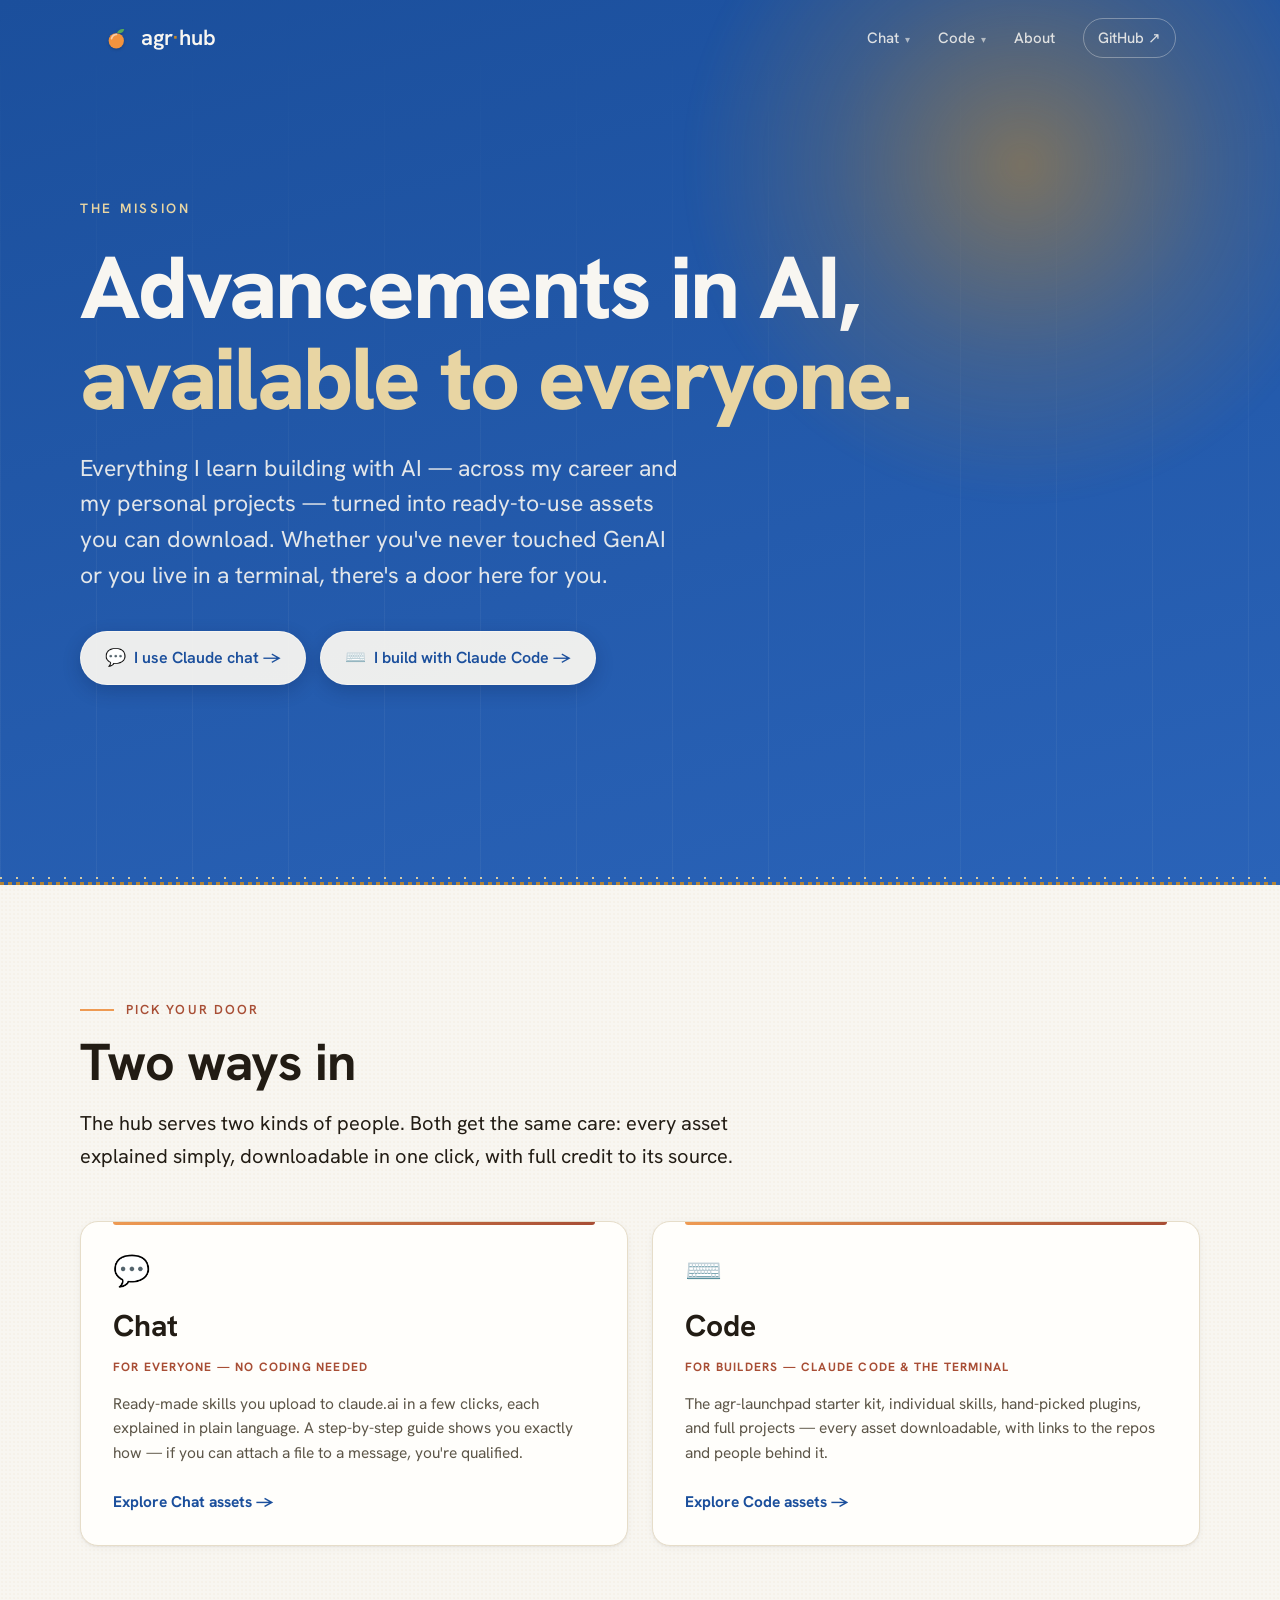
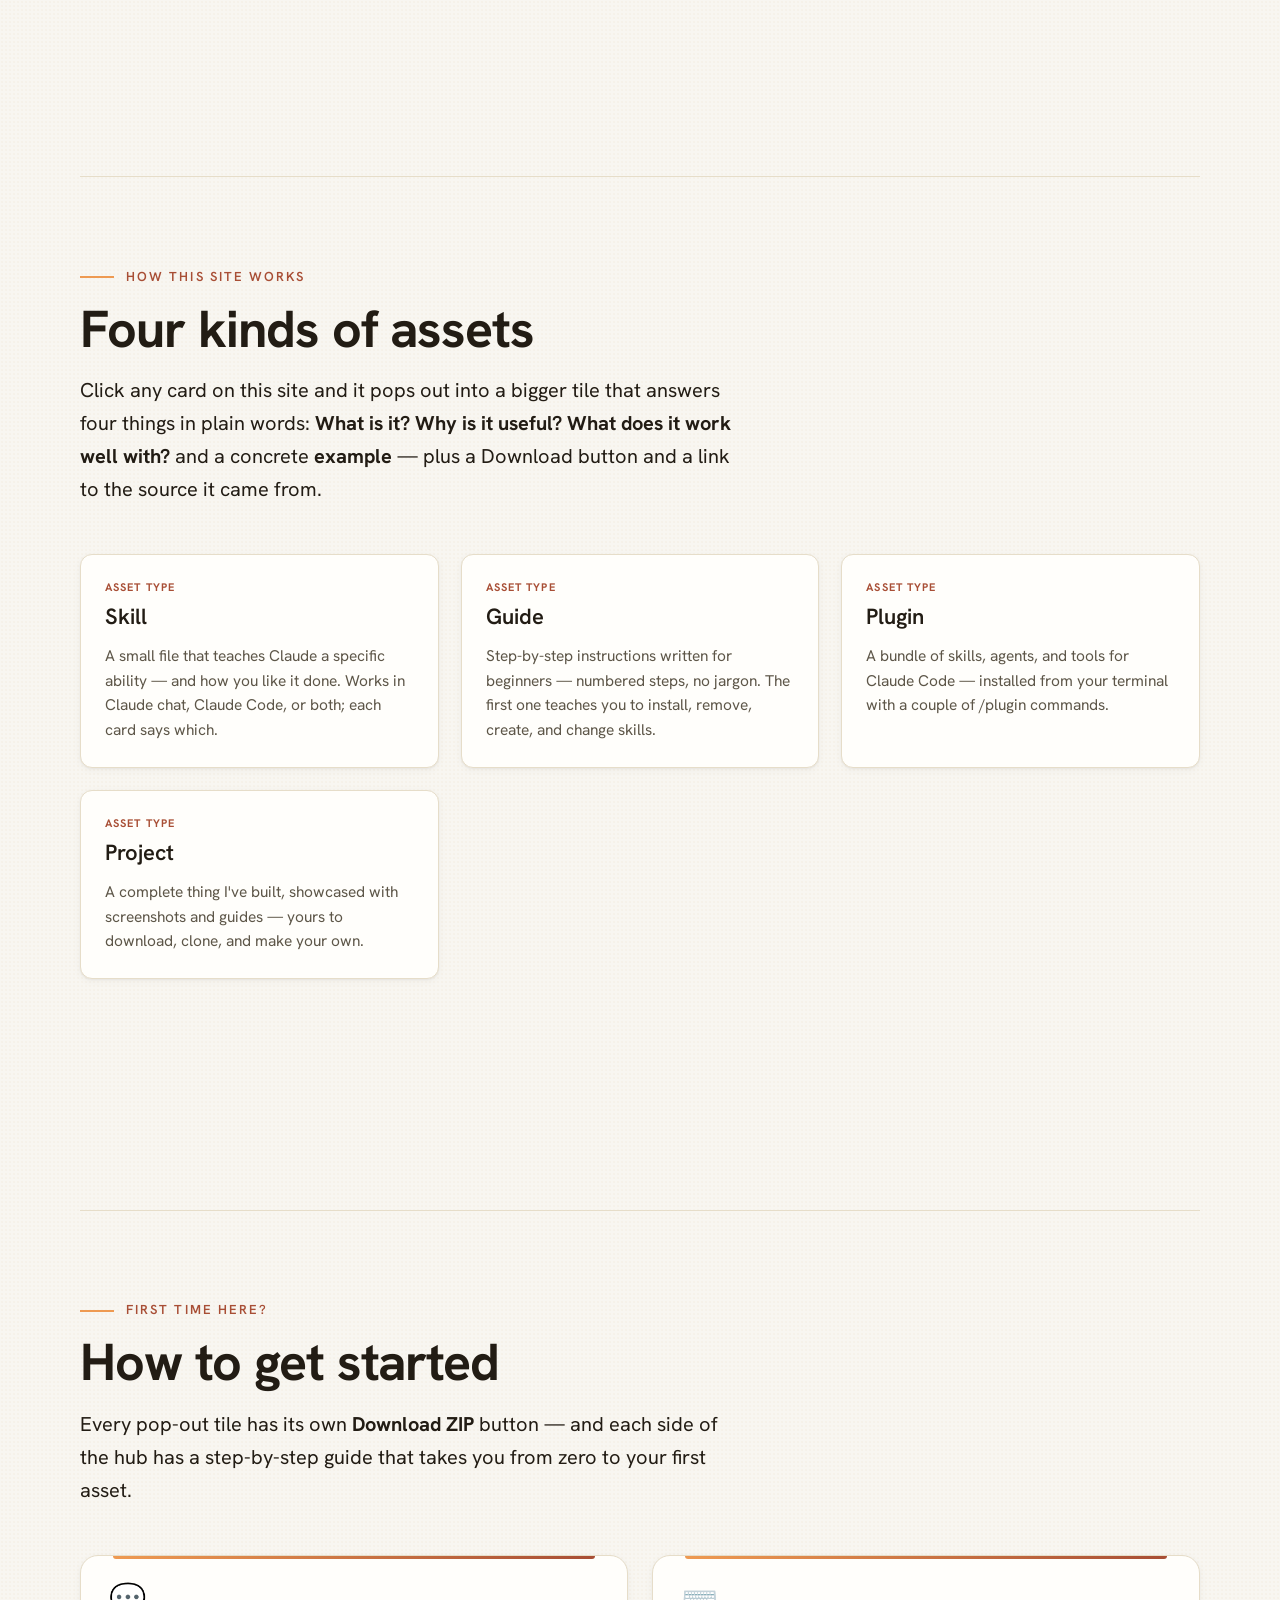
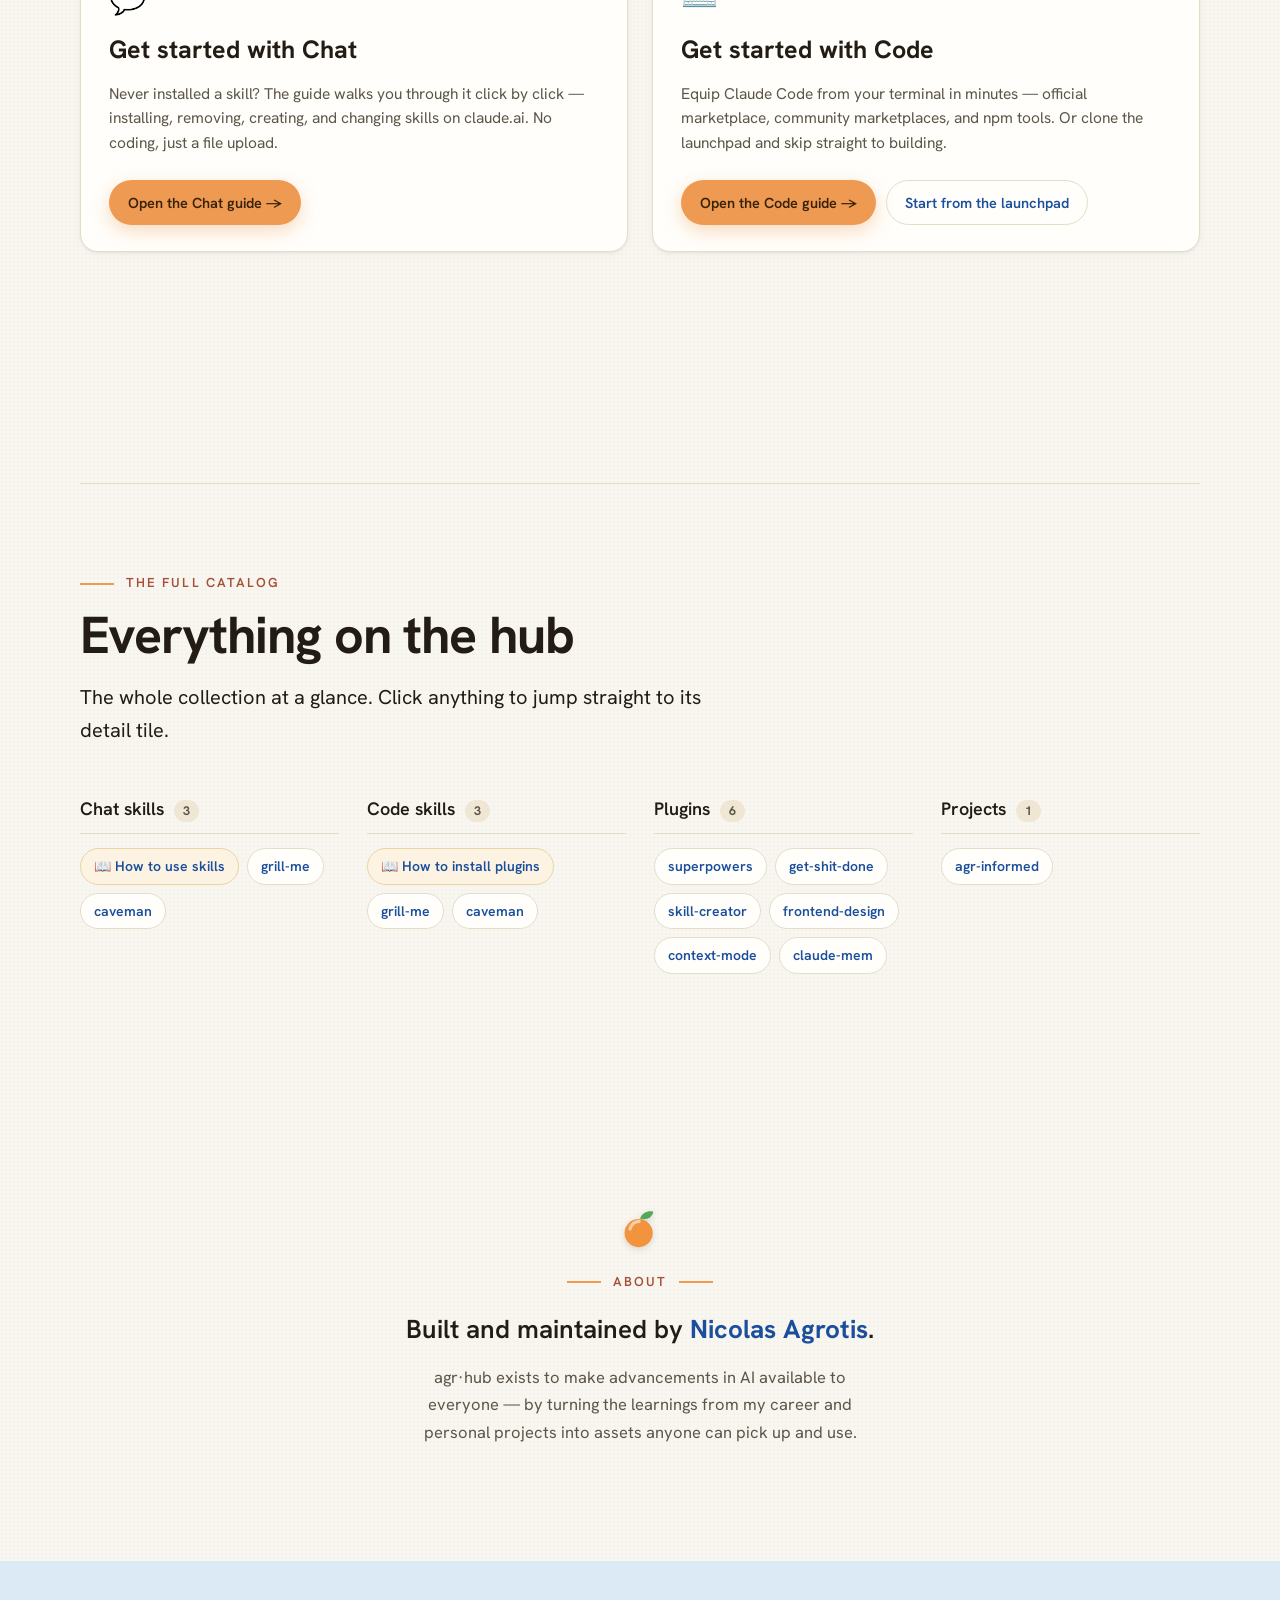
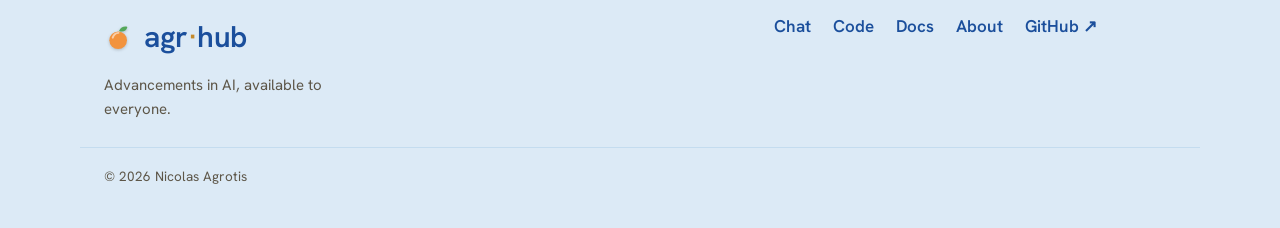
==== commit 7651c76f: "Curate the catalog, rename Packs to Plugins, and restructure the Code story - skills trimmed to gril" ====
--- a/index.html
+++ b/index.html
@@ -4,7 +4,7 @@
 <meta charset="UTF-8" />
 <meta name="viewport" content="width=device-width, initial-scale=1.0" />
 <title>agr·hub — advancements in AI, available to everyone</title>
-<meta name="description" content="Ready-to-use AI assets for everyone: skills you upload to Claude chat in a few clicks, and a full launchpad, packs, and projects for people who build with Claude Code." />
+<meta name="description" content="Ready-to-use AI assets for everyone: skills you upload to Claude chat in a few clicks, and a full launchpad, plugins, and projects for people who build with Claude Code." />
 <link rel="preconnect" href="https://fonts.googleapis.com" />
 <link rel="preconnect" href="https://fonts.gstatic.com" crossorigin />
 <link href="https://fonts.googleapis.com/css2?family=Hanken+Grotesk:wght@400;500;600;700;800&display=swap" rel="stylesheet" />
@@ -37,7 +37,7 @@
         <div class="nav__menu">
           <a href="code.html#launchpad">Launchpad</a>
           <a href="code.html#skills">Skills</a>
-          <a href="code.html#packs">Packs</a>
+          <a href="code.html#plugins">Plugins</a>
           <a href="code.html#projects">Projects</a>
           <a href="docs.html">Docs</a>
         </div>
@@ -64,8 +64,8 @@
         in a terminal, there's a door here for you.
       </p>
       <div class="hero__cta reveal">
-        <a class="btn btn--primary" href="chat.html">I use Claude chat →</a>
-        <a class="btn btn--ghost" href="code.html">I build with Claude Code →</a>
+        <a class="btn btn--hero" href="chat.html"><span class="btn__ico" aria-hidden="true">💬</span> I use Claude chat →</a>
+        <a class="btn btn--hero" href="code.html"><span class="btn__ico" aria-hidden="true">⌨️</span> I build with Claude Code →</a>
       </div>
     </div>
     <div class="meander" aria-hidden="true"></div>
@@ -99,8 +99,8 @@
           <h3 class="door__name">Code</h3>
           <p class="door__for">For builders — Claude Code &amp; the terminal</p>
           <p class="door__desc">
-            The agr-launchpad starter kit, individual skills, project packs, and full projects —
-            every asset downloadable, with links to the repos and people behind it.
+            The agr-launchpad starter kit, individual skills, hand-picked plugins, and full
+            projects — every asset downloadable, with links to the repos and people behind it.
           </p>
           <span class="door__cta">Explore Code assets →</span>
         </a>
@@ -134,8 +134,8 @@
         </article>
         <article class="card">
           <span class="card__marker">Asset type</span>
-          <h3 class="card__name">Pack</h3>
-          <p class="card__desc">A project-specific bundle of skills, agents, and tools for Claude Code — installed with one <code>/plugin</code> command on top of the launchpad.</p>
+          <h3 class="card__name">Plugin</h3>
+          <p class="card__desc">A bundle of skills, agents, and tools for Claude Code — installed from your terminal with a couple of <code>/plugin</code> commands.</p>
         </article>
         <article class="card">
           <span class="card__marker">Asset type</span>
@@ -143,14 +143,44 @@
           <p class="card__desc">A complete thing I've built, showcased with screenshots and guides — yours to download, clone, and make your own.</p>
         </article>
       </div>
-      <div class="lp-note how__note">
-        <p>
-          <strong>Where to start with downloads.</strong> Every pop-out tile has its own
-          <strong>Download ZIP</strong> button. If you've never installed a skill before, the
-          <strong>“Start here”</strong> card on the Chat page walks you through it click by click —
-          installing, removing, creating, and changing skills.
-        </p>
-        <a class="btn btn--primary lp-deepdive" href="chat.html#asset=how-to-use-skills">Open the how-to guide →</a>
+    </div>
+  </section>
+
+  <!-- GET STARTED -->
+  <section class="section starts" id="get-started">
+    <div class="section__in">
+      <header class="section__head">
+        <p class="kicker"><span class="kicker__bar"></span>First time here?</p>
+        <h2 class="h2">How to get started</h2>
+        <p class="lead">
+          Every pop-out tile has its own <strong>Download ZIP</strong> button — and each side of the
+          hub has a step-by-step guide that takes you from zero to your first asset.
+        </p>
+      </header>
+      <div class="doors">
+        <div class="door door--start">
+          <span class="door__icon" aria-hidden="true">💬</span>
+          <h3 class="door__name">Get started with Chat</h3>
+          <p class="door__desc">
+            Never installed a skill? The guide walks you through it click by click — installing,
+            removing, creating, and changing skills on claude.ai. No coding, just a file upload.
+          </p>
+          <div class="door__actions">
+            <a class="btn btn--primary btn--sm" href="chat.html#asset=how-to-use-skills">Open the Chat guide →</a>
+          </div>
+        </div>
+        <div class="door door--start">
+          <span class="door__icon" aria-hidden="true">⌨️</span>
+          <h3 class="door__name">Get started with Code</h3>
+          <p class="door__desc">
+            Equip Claude Code from your terminal in minutes — official marketplace, community
+            marketplaces, and npm tools. Or clone the launchpad and skip straight to building.
+          </p>
+          <div class="door__actions">
+            <a class="btn btn--primary btn--sm" href="code.html#asset=how-to-install-plugins">Open the Code guide →</a>
+            <a class="btn btn--line btn--sm" href="code.html#launchpad">Start from the launchpad</a>
+          </div>
+        </div>
       </div>
     </div>
   </section>
@@ -212,7 +242,7 @@
   <p class="foot__copy">© <span id="year"></span> Nicolas Agrotis</p>
 </footer>
 
-<script src="data/catalog.js"></script>
-<script src="assets/app.js"></script>
+<script src="data/catalog.js?v=3"></script>
+<script src="assets/app.js?v=3"></script>
 </body>
 </html>
--- a/assets/app.css
+++ b/assets/app.css
@@ -281,7 +281,7 @@
    section's inner column so the four sections read as equals. */
 .launchpad .section__in,
 #skills .section__in,
-.packs .section__in,
+.plugins .section__in,
 .projects .section__in { border-top: 1px solid var(--line); padding-top: clamp(56px, 7vw, 96px); }
 .launchpad .section__in { border-top: none; padding-top: 0; }
 
@@ -435,11 +435,25 @@
 .door__cta { margin-top: auto; color: var(--aegean); font-weight: 700; font-size: 15.5px; }
 .door:hover .door__cta { color: var(--terracotta); }
 
-/* ---------- landing: how it works ---------- */
-.how .section__in, .qi .section__in { border-top: 1px solid var(--line); padding-top: clamp(56px, 7vw, 96px); }
-.how__note { margin-top: clamp(32px, 4vw, 48px); }
+/* ---------- landing: how it works / get started ---------- */
+.how .section__in, .qi .section__in, .starts .section__in { border-top: 1px solid var(--line); padding-top: clamp(56px, 7vw, 96px); }
 .how__grid .card__name { font-size: 22px; }
 .how__grid .card__desc { margin-bottom: 0; }
+.door--start { padding: 28px 28px 26px; }
+.door--start .door__name { font-size: 25px; margin-bottom: 8px; }
+.door__actions { margin-top: auto; display: flex; flex-wrap: wrap; gap: 10px; }
+
+/* equal-weight hero pair (landing) */
+.btn--hero {
+  background: rgba(248,246,241,.95); color: var(--aegean);
+  border-color: rgba(248,246,241,.95); box-shadow: 0 6px 18px rgba(10,25,60,.22);
+}
+.btn--hero:hover { background: #fff; color: var(--aegean-dk); transform: translateY(-2px); }
+.btn__ico { font-size: 17px; line-height: 1; }
+
+/* ---------- themed groups inside catalog sections ---------- */
+.groups > .lp-group-label:first-child { margin-top: 0; }
+.groups > .grid + .lp-group-label { margin-top: 36px; }
 
 /* ---------- landing: quick index ---------- */
 .qi__cols { display: grid; grid-template-columns: repeat(4, 1fr); gap: 28px; }
@@ -508,6 +522,9 @@
 .tile__credit a { font-weight: 700; }
 .tile__actions { display: flex; flex-wrap: wrap; gap: 10px; margin: 14px 0 4px; }
 .tile .clone { margin-top: 12px; }
+.tile__install { display: flex; flex-direction: column; gap: 0; }
+.tile__install .clone { margin-top: 0; }
+.tile__install .clone + .clone { margin-top: 10px; }
 .tile__section { margin-top: 24px; }
 .tile__h {
   font-family: var(--serif); font-weight: 700; font-size: 18px; color: var(--aegean);
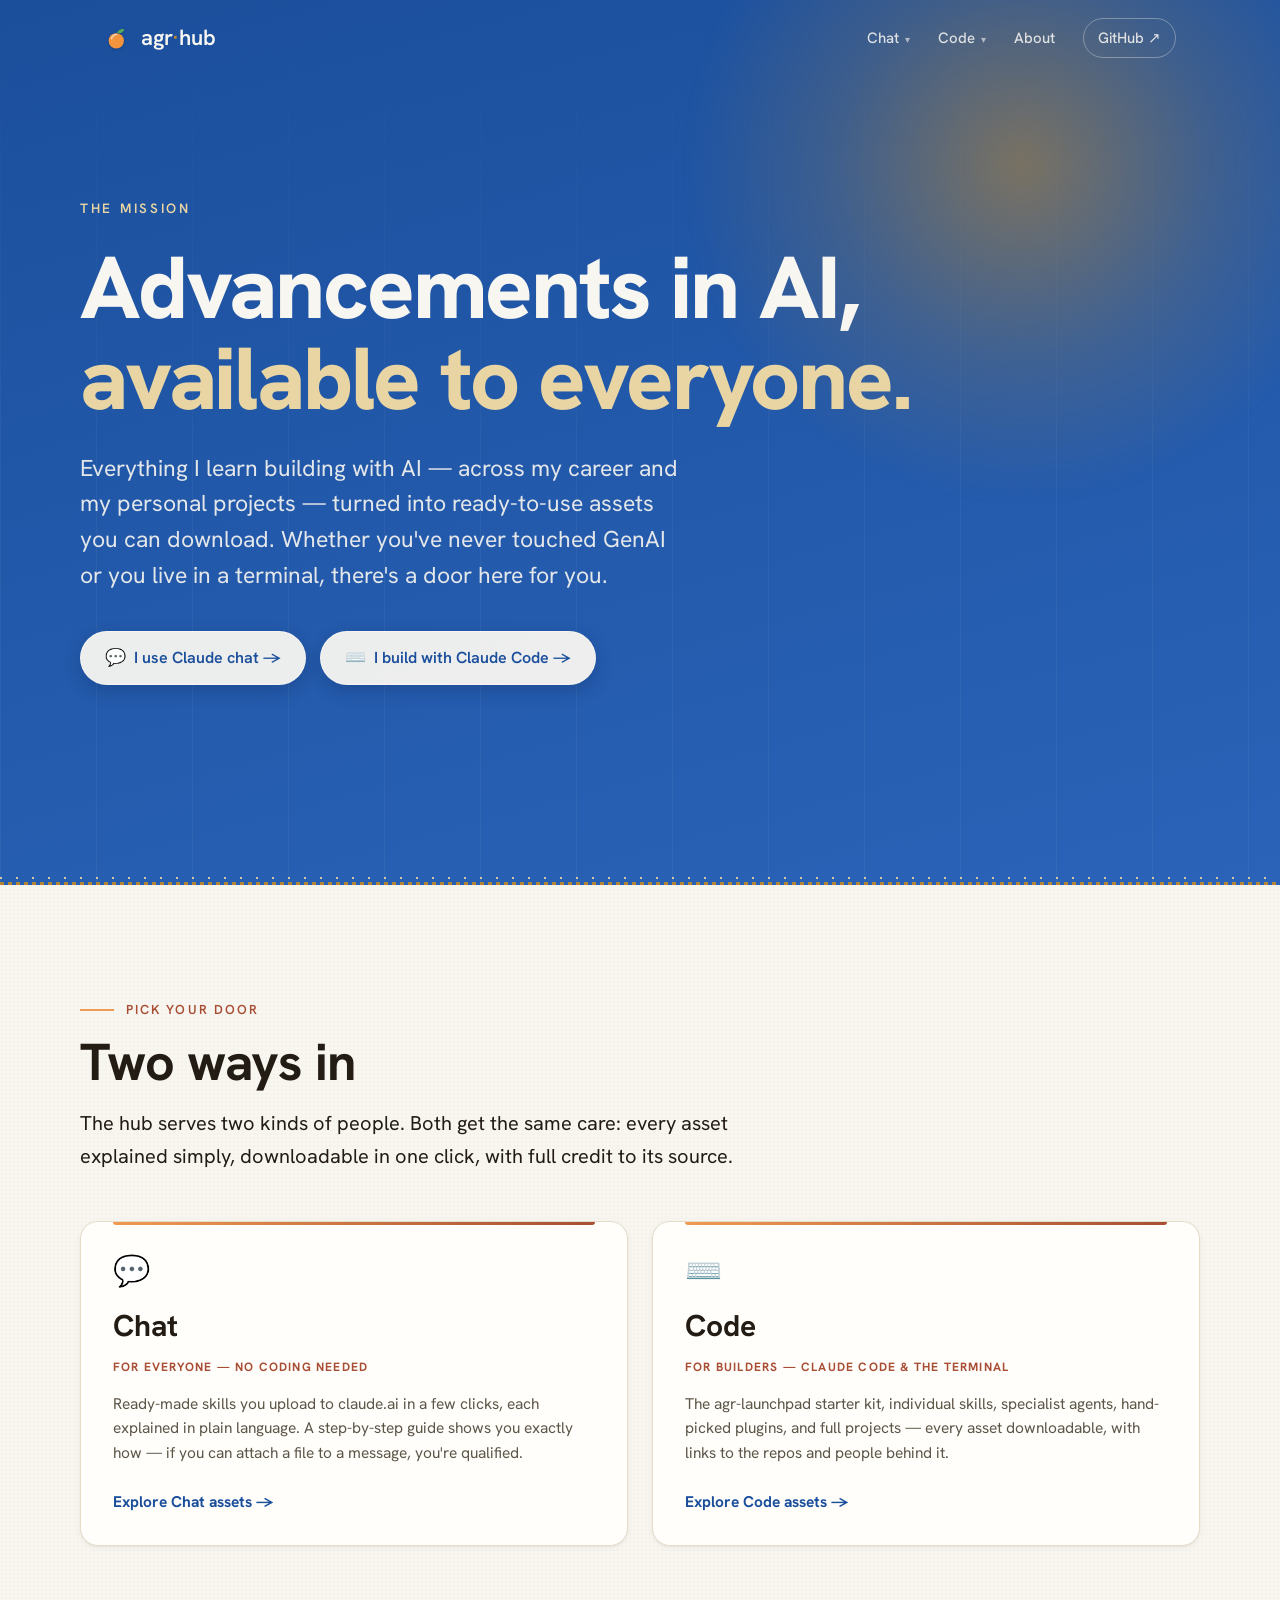
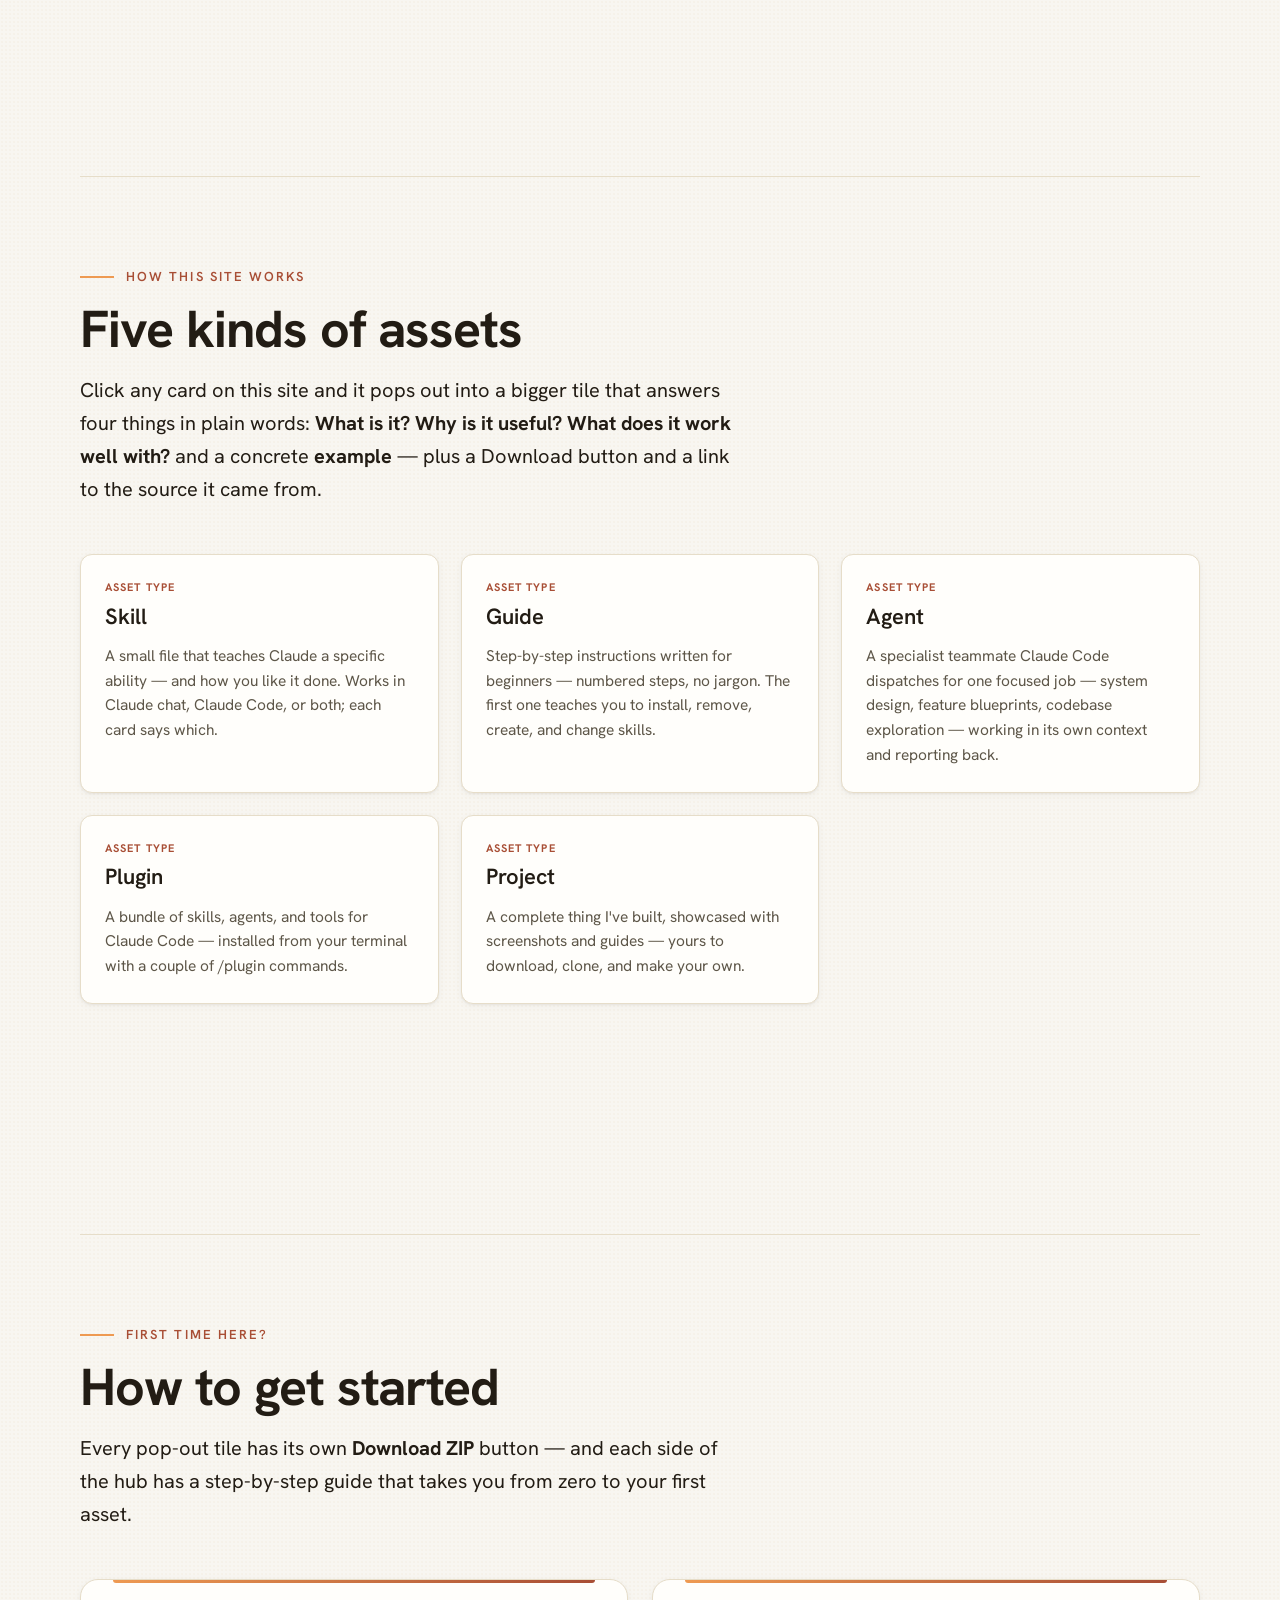
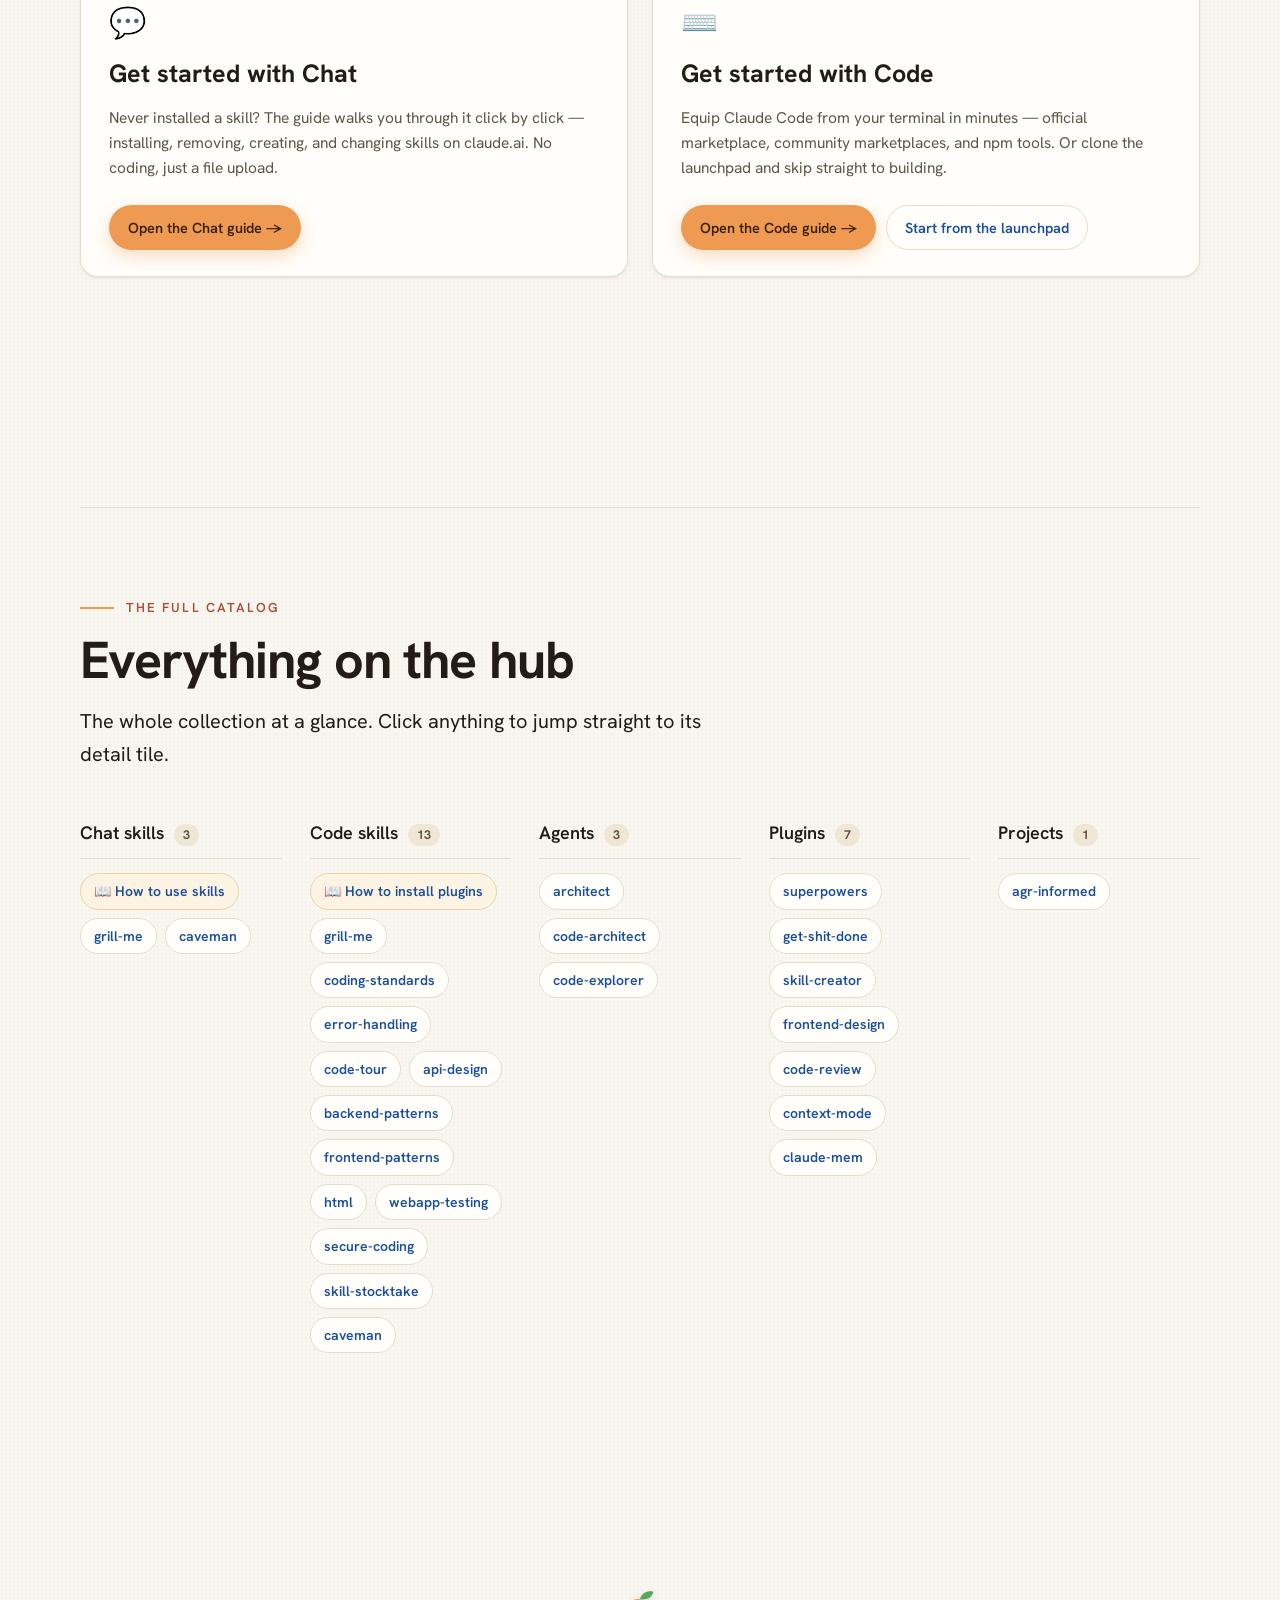
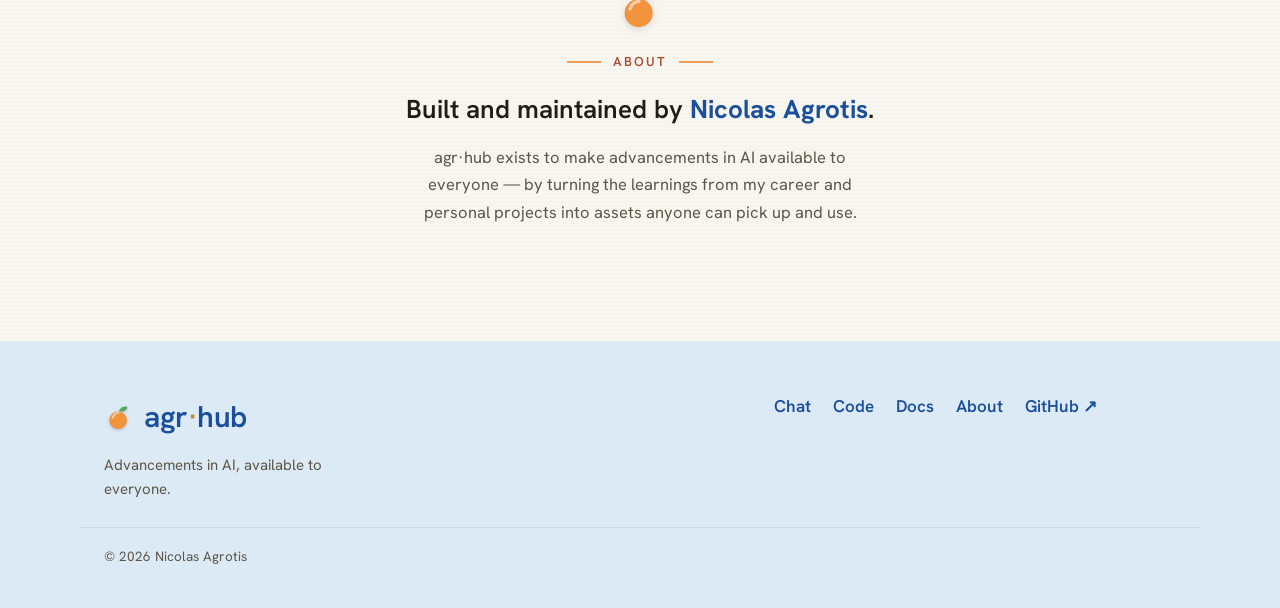
==== commit 988216b0: "Sync the catalog with agr-launchpad's asset overhaul; add Agents; rework the launchpad section - Rep" ====
--- a/index.html
+++ b/index.html
@@ -8,7 +8,7 @@
 <link rel="preconnect" href="https://fonts.googleapis.com" />
 <link rel="preconnect" href="https://fonts.gstatic.com" crossorigin />
 <link href="https://fonts.googleapis.com/css2?family=Hanken+Grotesk:wght@400;500;600;700;800&display=swap" rel="stylesheet" />
-<link rel="stylesheet" href="assets/app.css?v=3" />
+<link rel="stylesheet" href="assets/app.css?v=4" />
 </head>
 <body>
 
@@ -37,6 +37,7 @@
         <div class="nav__menu">
           <a href="code.html#launchpad">Launchpad</a>
           <a href="code.html#skills">Skills</a>
+          <a href="code.html#agents">Agents</a>
           <a href="code.html#plugins">Plugins</a>
           <a href="code.html#projects">Projects</a>
           <a href="docs.html">Docs</a>
@@ -99,8 +100,9 @@
           <h3 class="door__name">Code</h3>
           <p class="door__for">For builders — Claude Code &amp; the terminal</p>
           <p class="door__desc">
-            The agr-launchpad starter kit, individual skills, hand-picked plugins, and full
-            projects — every asset downloadable, with links to the repos and people behind it.
+            The agr-launchpad starter kit, individual skills, specialist agents, hand-picked
+            plugins, and full projects — every asset downloadable, with links to the repos and
+            people behind it.
           </p>
           <span class="door__cta">Explore Code assets →</span>
         </a>
@@ -113,7 +115,7 @@
     <div class="section__in">
       <header class="section__head">
         <p class="kicker"><span class="kicker__bar"></span>How this site works</p>
-        <h2 class="h2">Four kinds of assets</h2>
+        <h2 class="h2">Five kinds of assets</h2>
         <p class="lead">
           Click any card on this site and it pops out into a bigger tile that answers four things in
           plain words: <strong>What is it? Why is it useful? What does it work well with?</strong>
@@ -131,6 +133,11 @@
           <span class="card__marker">Asset type</span>
           <h3 class="card__name">Guide</h3>
           <p class="card__desc">Step-by-step instructions written for beginners — numbered steps, no jargon. The first one teaches you to install, remove, create, and change skills.</p>
+        </article>
+        <article class="card">
+          <span class="card__marker">Asset type</span>
+          <h3 class="card__name">Agent</h3>
+          <p class="card__desc">A specialist teammate Claude Code dispatches for one focused job — system design, feature blueprints, codebase exploration — working in its own context and reporting back.</p>
         </article>
         <article class="card">
           <span class="card__marker">Asset type</span>
@@ -242,7 +249,7 @@
   <p class="foot__copy">© <span id="year"></span> Nicolas Agrotis</p>
 </footer>
 
-<script src="data/catalog.js?v=3"></script>
-<script src="assets/app.js?v=3"></script>
+<script src="data/catalog.js?v=4"></script>
+<script src="assets/app.js?v=4"></script>
 </body>
 </html>
--- a/assets/app.css
+++ b/assets/app.css
@@ -249,13 +249,29 @@
   font-weight: 700; margin: 22px 0 14px;
 }
 .lp-group-label__sub { color: var(--ink-2); font-weight: 600; text-transform: none; letter-spacing: 0; }
-.lp-pieces { margin-bottom: 6px; }
-
-.piece__top { display: flex; align-items: center; justify-content: space-between; gap: 10px; margin-bottom: 4px; }
-.piece__by { font-size: 12px; color: var(--ink-2); font-weight: 600; white-space: nowrap; }
-.piece__name { font-family: var(--serif); font-weight: 700; font-size: 20px; margin: 2px 0 10px; color: var(--ink); }
-.piece .card__desc { font-size: 14.5px; margin-bottom: 0; }
-.piece:hover { transform: translateY(-2px); }
+
+/* the pieces, as a reading index — deliberately not cards, so they don't
+   compete with the clickable catalog sections below */
+.lp-list { list-style: none; margin: 0 0 8px; padding: 0; border-top: 1px solid var(--line); }
+.lp-row {
+  display: grid; grid-template-columns: 190px 1fr 150px; gap: 4px 28px;
+  align-items: baseline; padding: 15px 4px; border-bottom: 1px dashed var(--line);
+}
+.lp-row__name { font-family: var(--serif); font-weight: 700; font-size: 17.5px; color: var(--ink); }
+.lp-row__marker {
+  display: block; font-size: 11px; font-weight: 700; letter-spacing: .1em;
+  text-transform: uppercase; color: var(--terracotta); margin-bottom: 3px;
+}
+.lp-row__body { color: var(--ink-2); font-size: 14.5px; line-height: 1.55; }
+.lp-row__body code { font-size: 13px; }
+.lp-row__by { font-size: 12.5px; color: var(--ink-2); font-weight: 600; white-space: nowrap; justify-self: end; }
+@media (max-width: 720px) {
+  .lp-row { grid-template-columns: 1fr; gap: 6px; }
+  .lp-row__by { justify-self: start; }
+}
+.lp-inrepo { max-width: 76ch; color: var(--ink-2); font-size: 15px; line-height: 1.65; margin: 0; }
+.lp-inrepo strong { color: var(--aegean); }
+.lp-inrepo a { color: var(--aegean); font-weight: 600; }
 
 .lp-note {
   margin-top: clamp(40px, 5vw, 64px);
@@ -276,13 +292,19 @@
 .badge--private { background: rgba(93,86,72,.1); color: var(--ink-2); }
 .badge--ships { background: rgba(91,164,212,.18); color: #2f6f9e; }
 
-/* ---------- section rhythm (all sections carry equal weight) ----------
-   A constrained hairline between sections, drawn at the top of each
-   section's inner column so the four sections read as equals. */
-.launchpad .section__in,
+/* ---------- section rhythm ----------
+   The launchpad is its own zone: a warm full-width band with a hard edge,
+   visibly separate from the catalog sections (skills / agents / plugins /
+   projects), which read as equals divided by constrained hairlines. */
+.launchpad {
+  background: linear-gradient(180deg, #f8f2e2 0%, #fdfaf2 100%);
+  border-bottom: 1px solid var(--limestone);
+}
 #skills .section__in,
+.agents .section__in,
 .plugins .section__in,
 .projects .section__in { border-top: 1px solid var(--line); padding-top: clamp(56px, 7vw, 96px); }
+#skills .section__in { border-top: none; padding-top: clamp(40px, 5vw, 64px); }
 .launchpad .section__in { border-top: none; padding-top: 0; }
 
 /* ---------- grids / cards ---------- */
@@ -300,6 +322,7 @@
 .card--link:hover .card__link { color: var(--terracotta); }
 .card--link:hover .card__name { color: var(--aegean); }
 .card__top { display: flex; align-items: center; justify-content: space-between; gap: 10px; margin-bottom: 6px; }
+.card__badges { display: inline-flex; align-items: center; gap: 6px; flex-wrap: wrap; justify-content: flex-end; }
 .card__marker {
   font-size: 11px; font-weight: 700; letter-spacing: .1em; text-transform: uppercase;
   color: var(--terracotta);
@@ -456,7 +479,7 @@
 .groups > .grid + .lp-group-label { margin-top: 36px; }
 
 /* ---------- landing: quick index ---------- */
-.qi__cols { display: grid; grid-template-columns: repeat(4, 1fr); gap: 28px; }
+.qi__cols { display: grid; grid-template-columns: repeat(auto-fit, minmax(180px, 1fr)); gap: 28px; }
 .qi__h {
   font-family: var(--serif); font-weight: 600; font-size: 18px; color: var(--ink);
   display: flex; align-items: baseline; gap: 10px; margin: 0 0 14px;
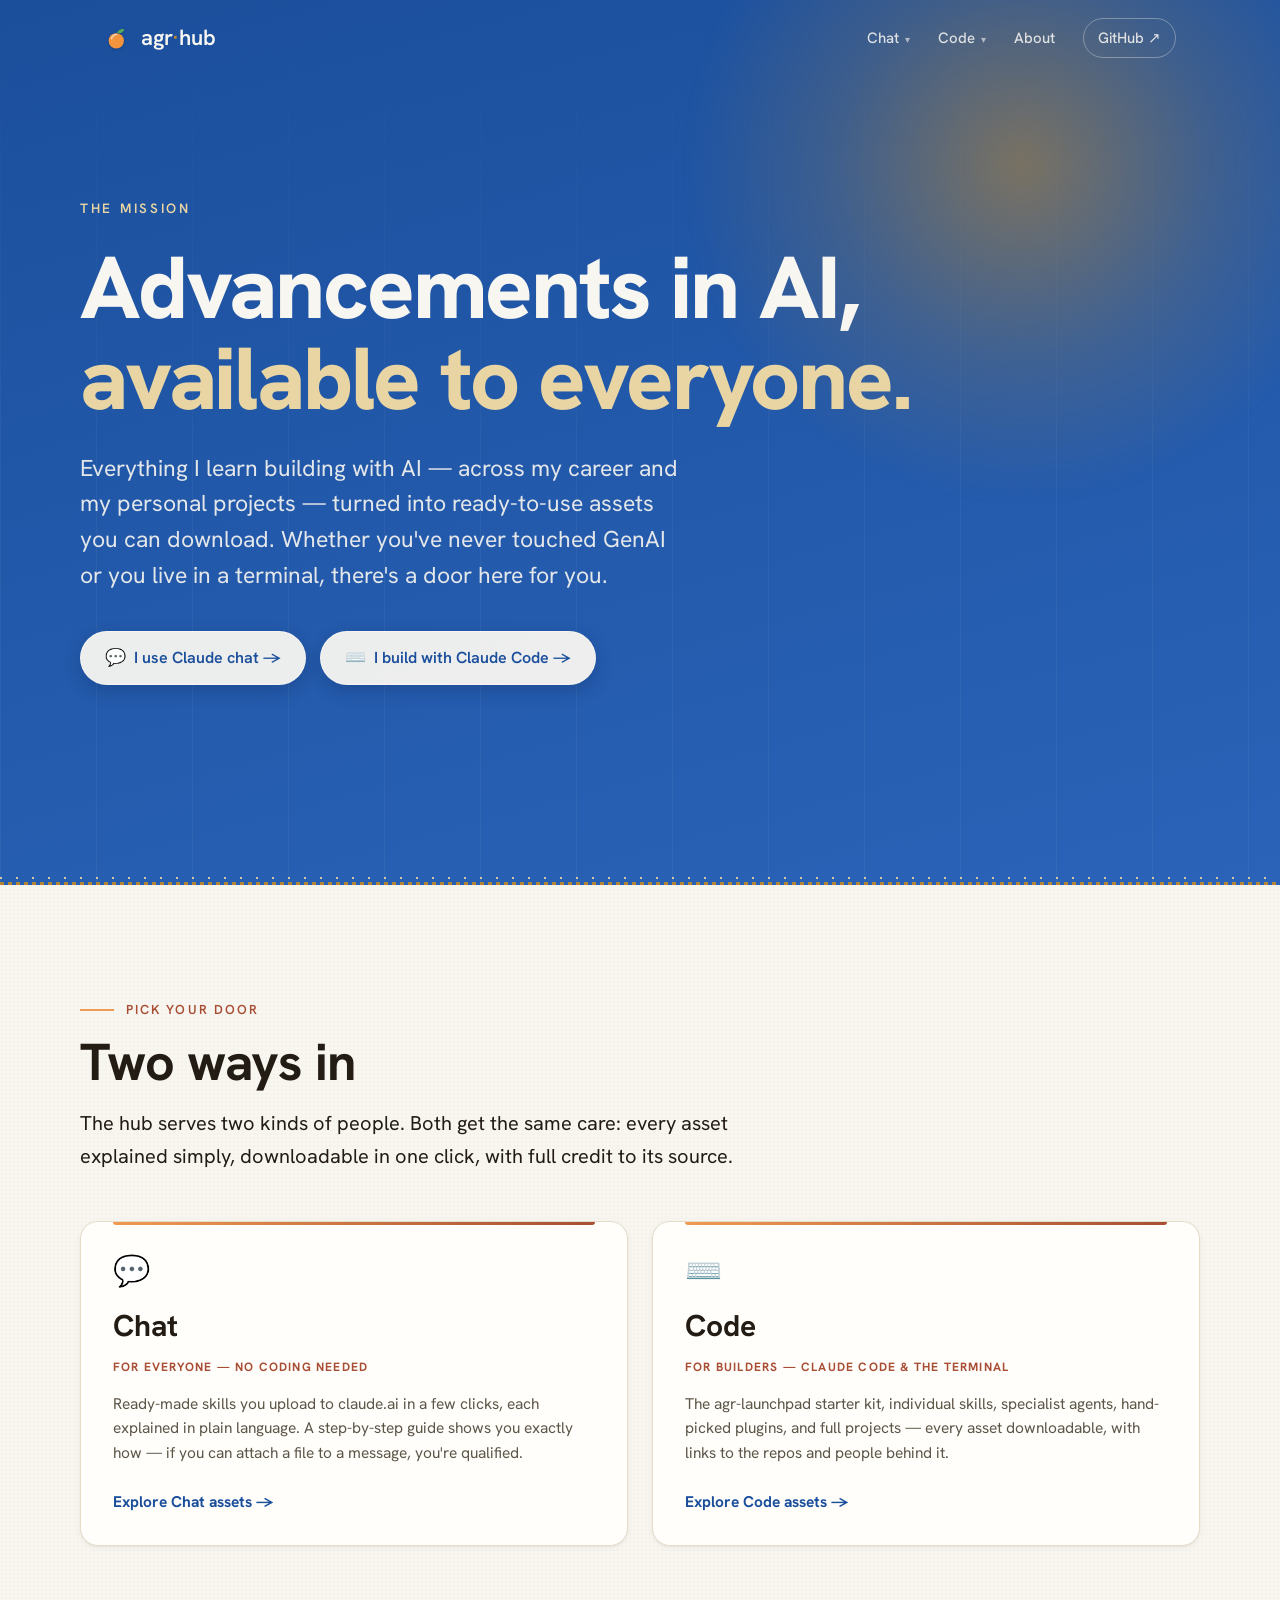
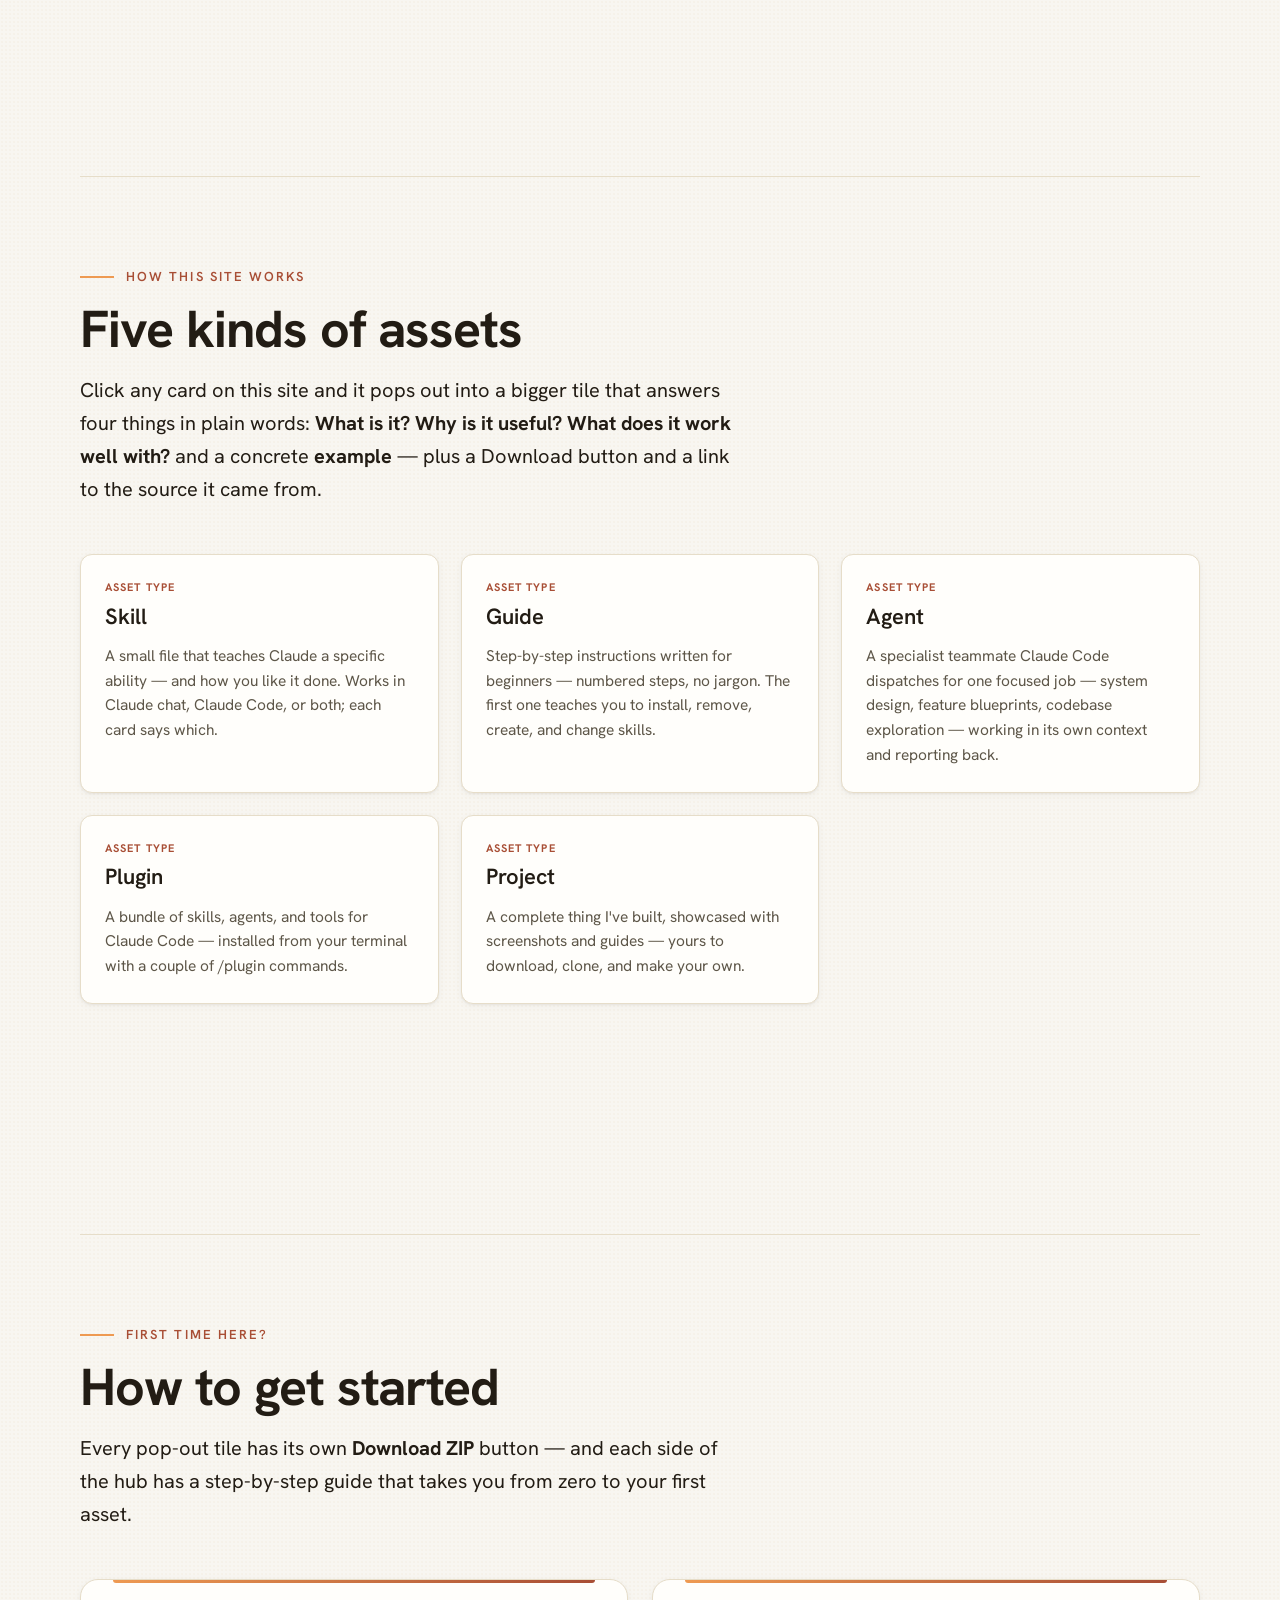
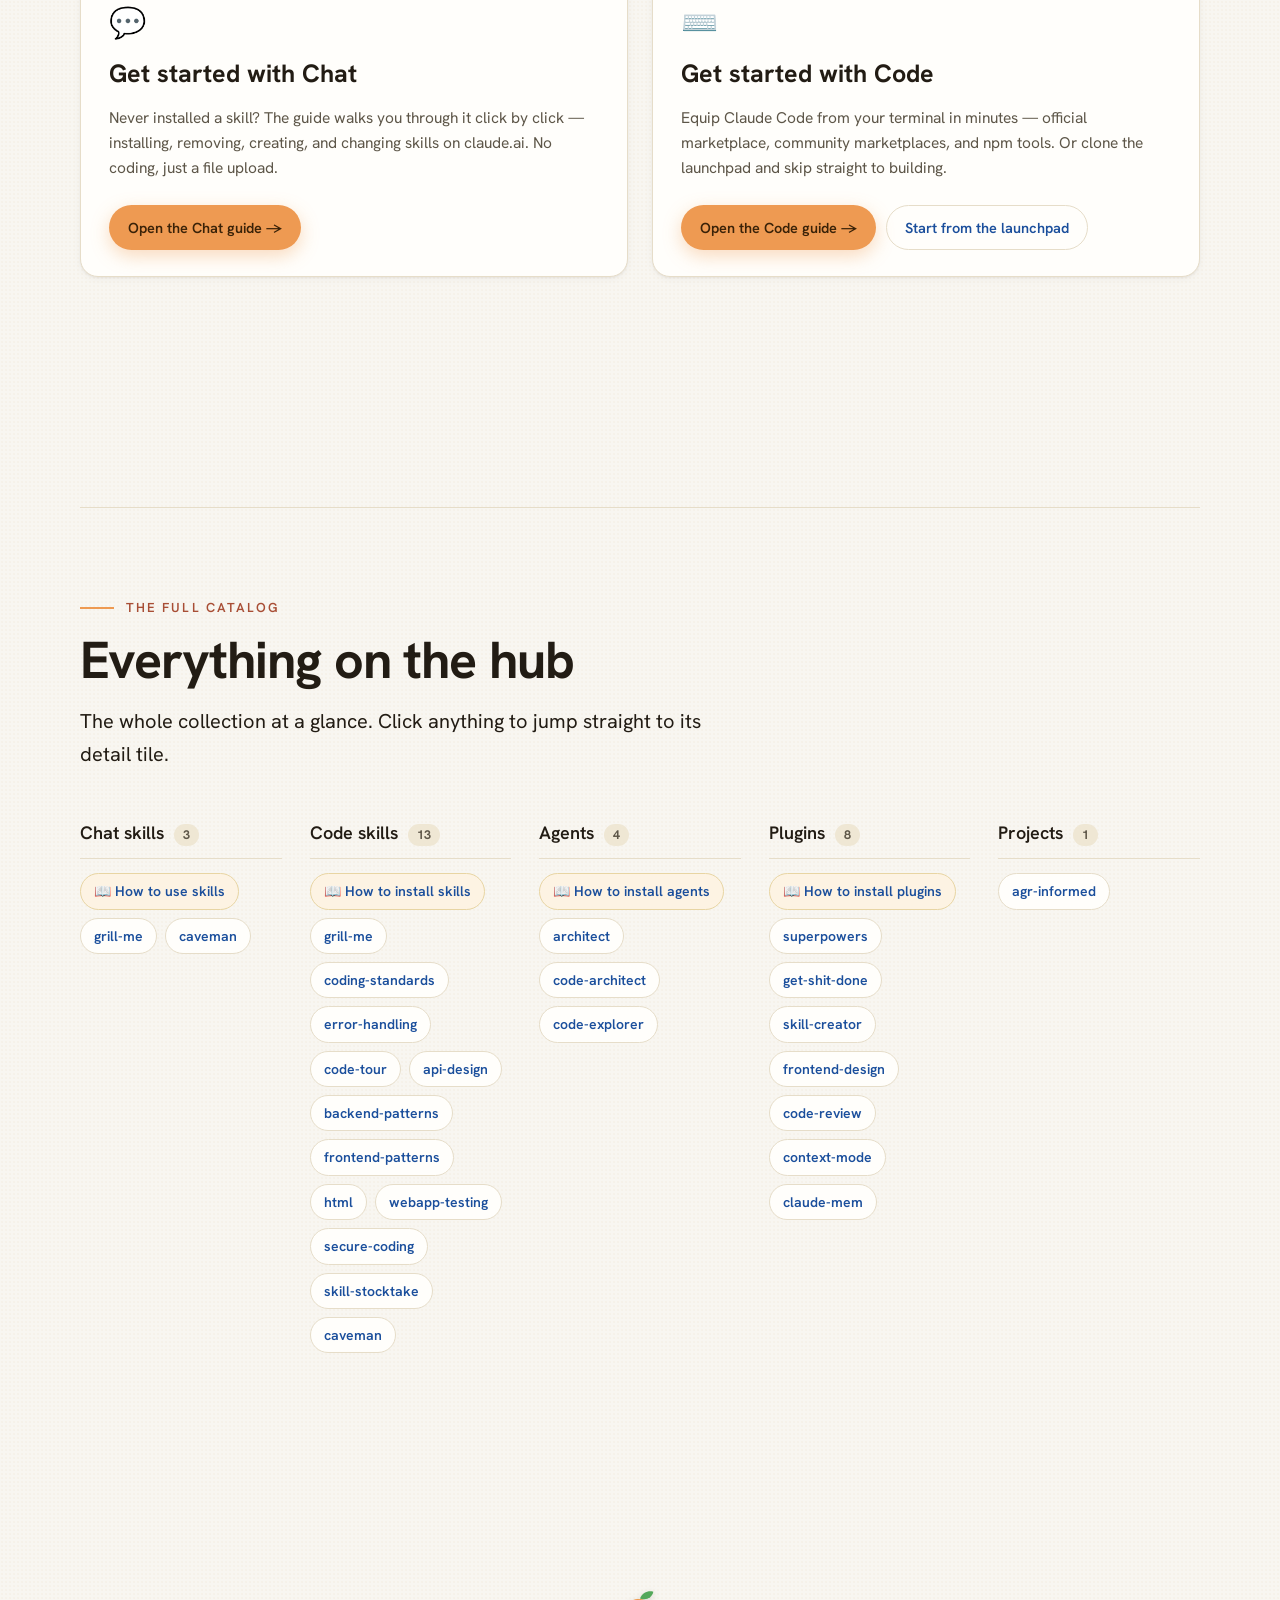
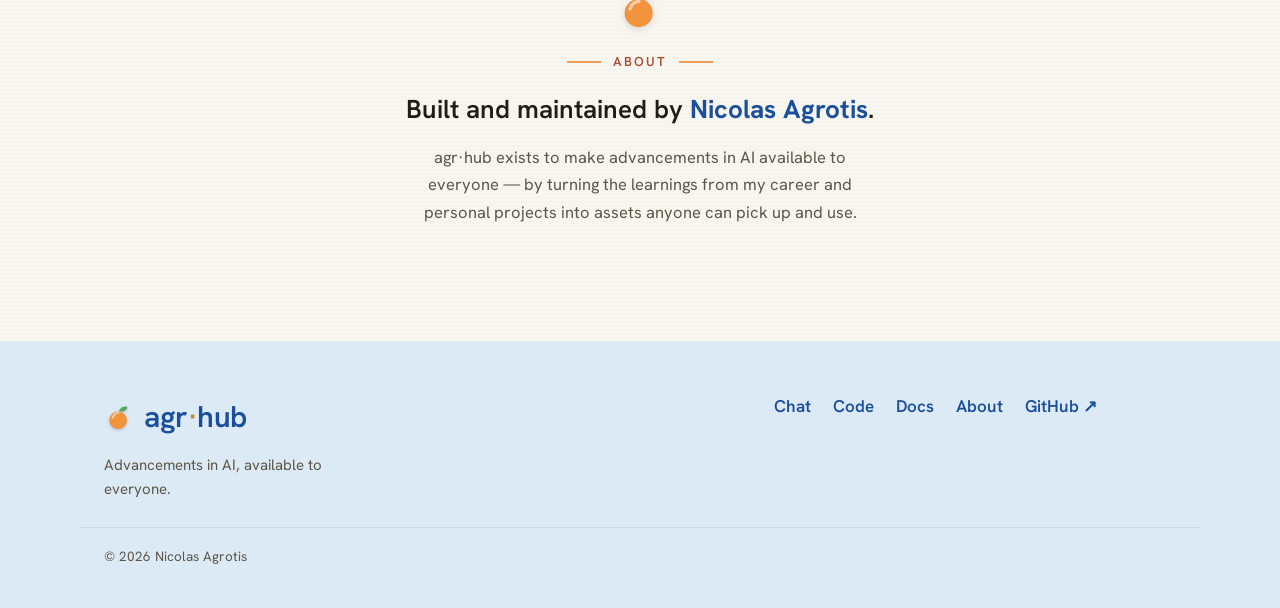
==== commit db468f75: "Give each Code section its own install guide, placed where it belongs - Move 'How to install plugins" ====
--- a/index.html
+++ b/index.html
@@ -8,7 +8,7 @@
 <link rel="preconnect" href="https://fonts.googleapis.com" />
 <link rel="preconnect" href="https://fonts.gstatic.com" crossorigin />
 <link href="https://fonts.googleapis.com/css2?family=Hanken+Grotesk:wght@400;500;600;700;800&display=swap" rel="stylesheet" />
-<link rel="stylesheet" href="assets/app.css?v=4" />
+<link rel="stylesheet" href="assets/app.css?v=5" />
 </head>
 <body>
 
@@ -249,7 +249,7 @@
   <p class="foot__copy">© <span id="year"></span> Nicolas Agrotis</p>
 </footer>
 
-<script src="data/catalog.js?v=4"></script>
-<script src="assets/app.js?v=4"></script>
+<script src="data/catalog.js?v=5"></script>
+<script src="assets/app.js?v=5"></script>
 </body>
 </html>
